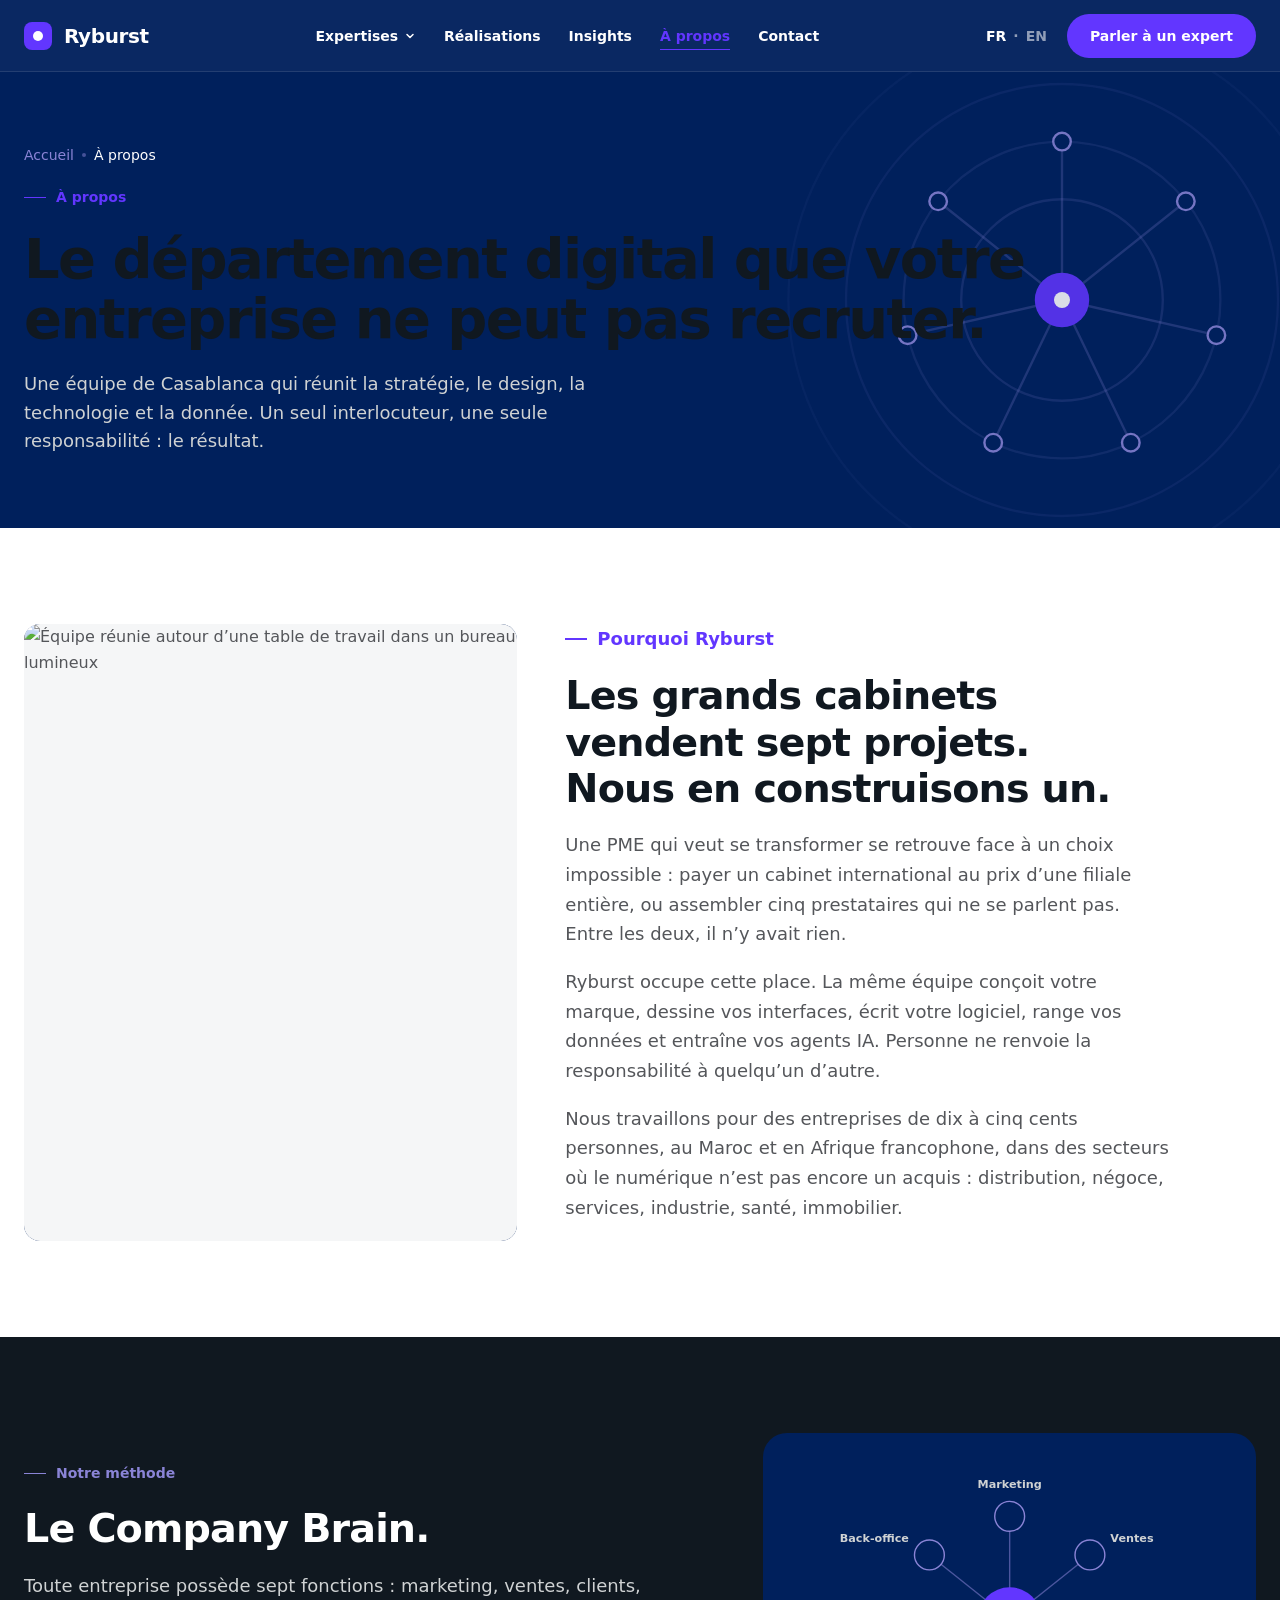
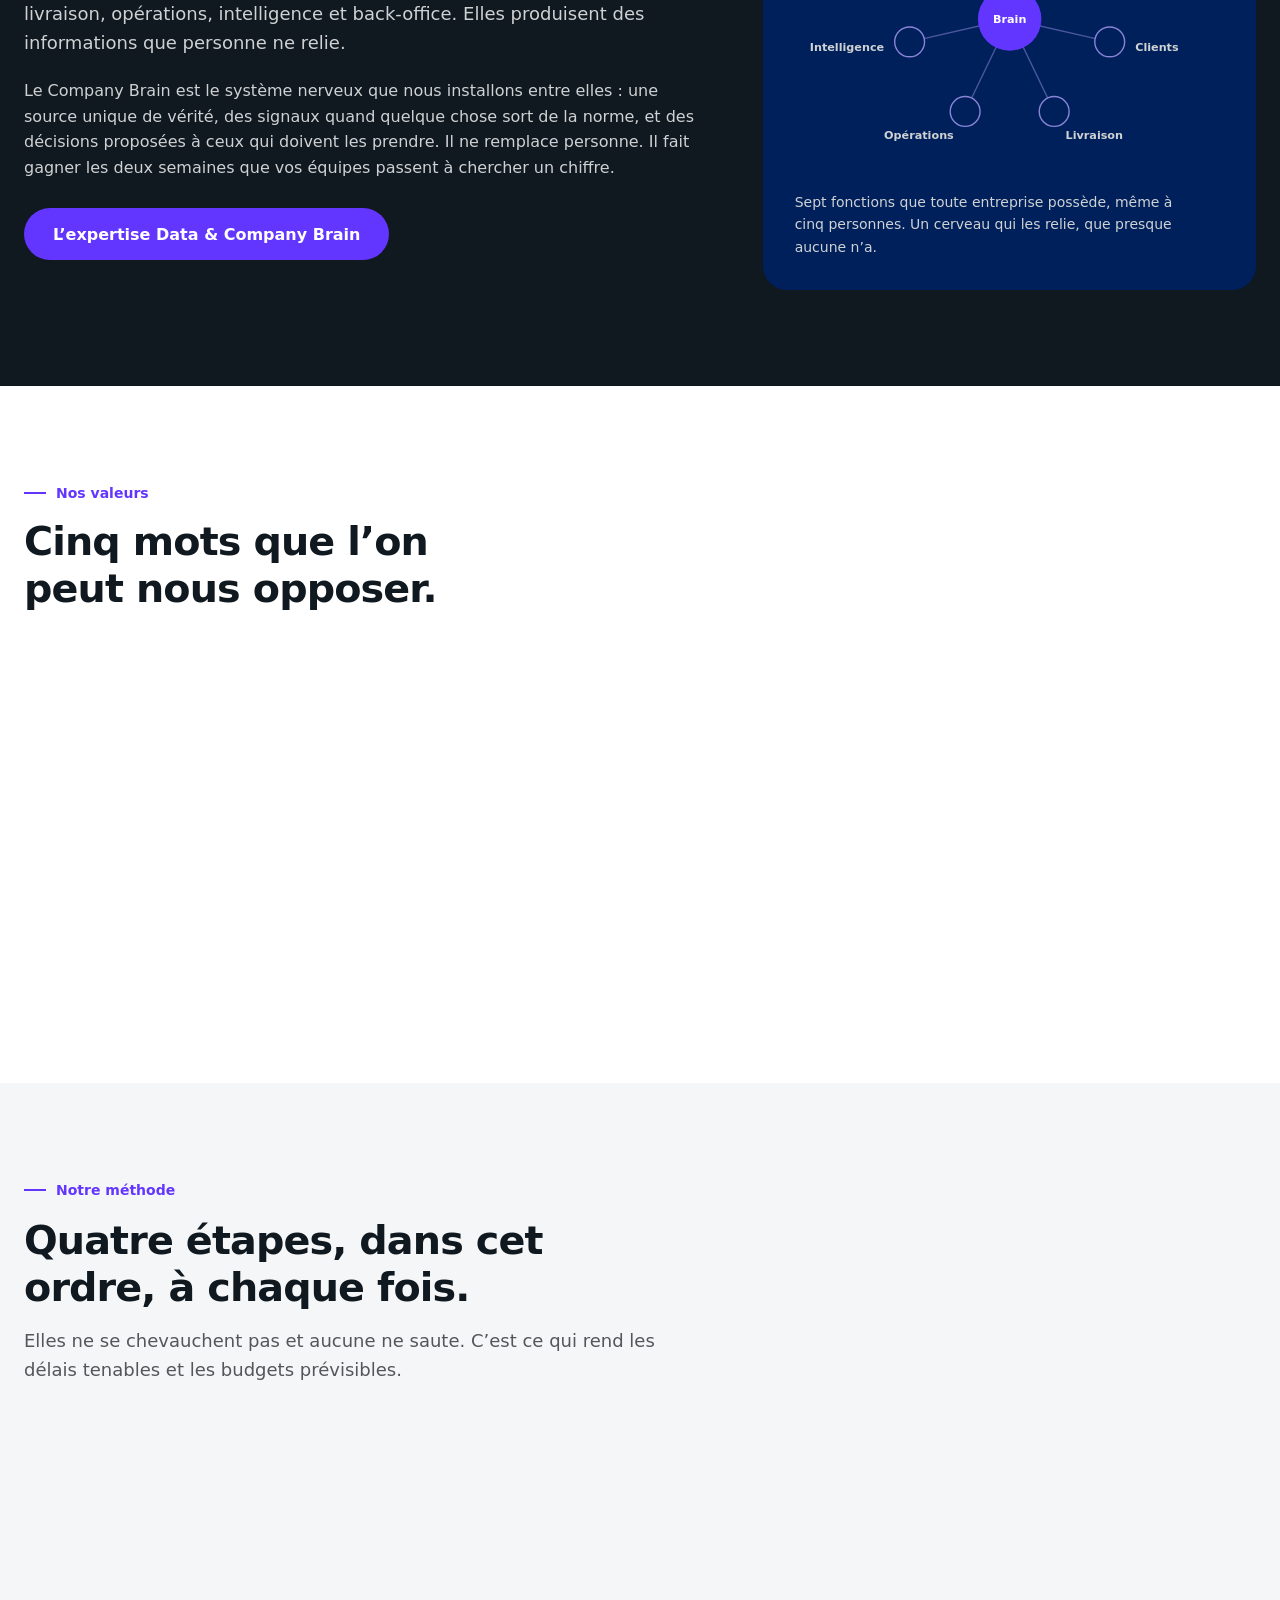
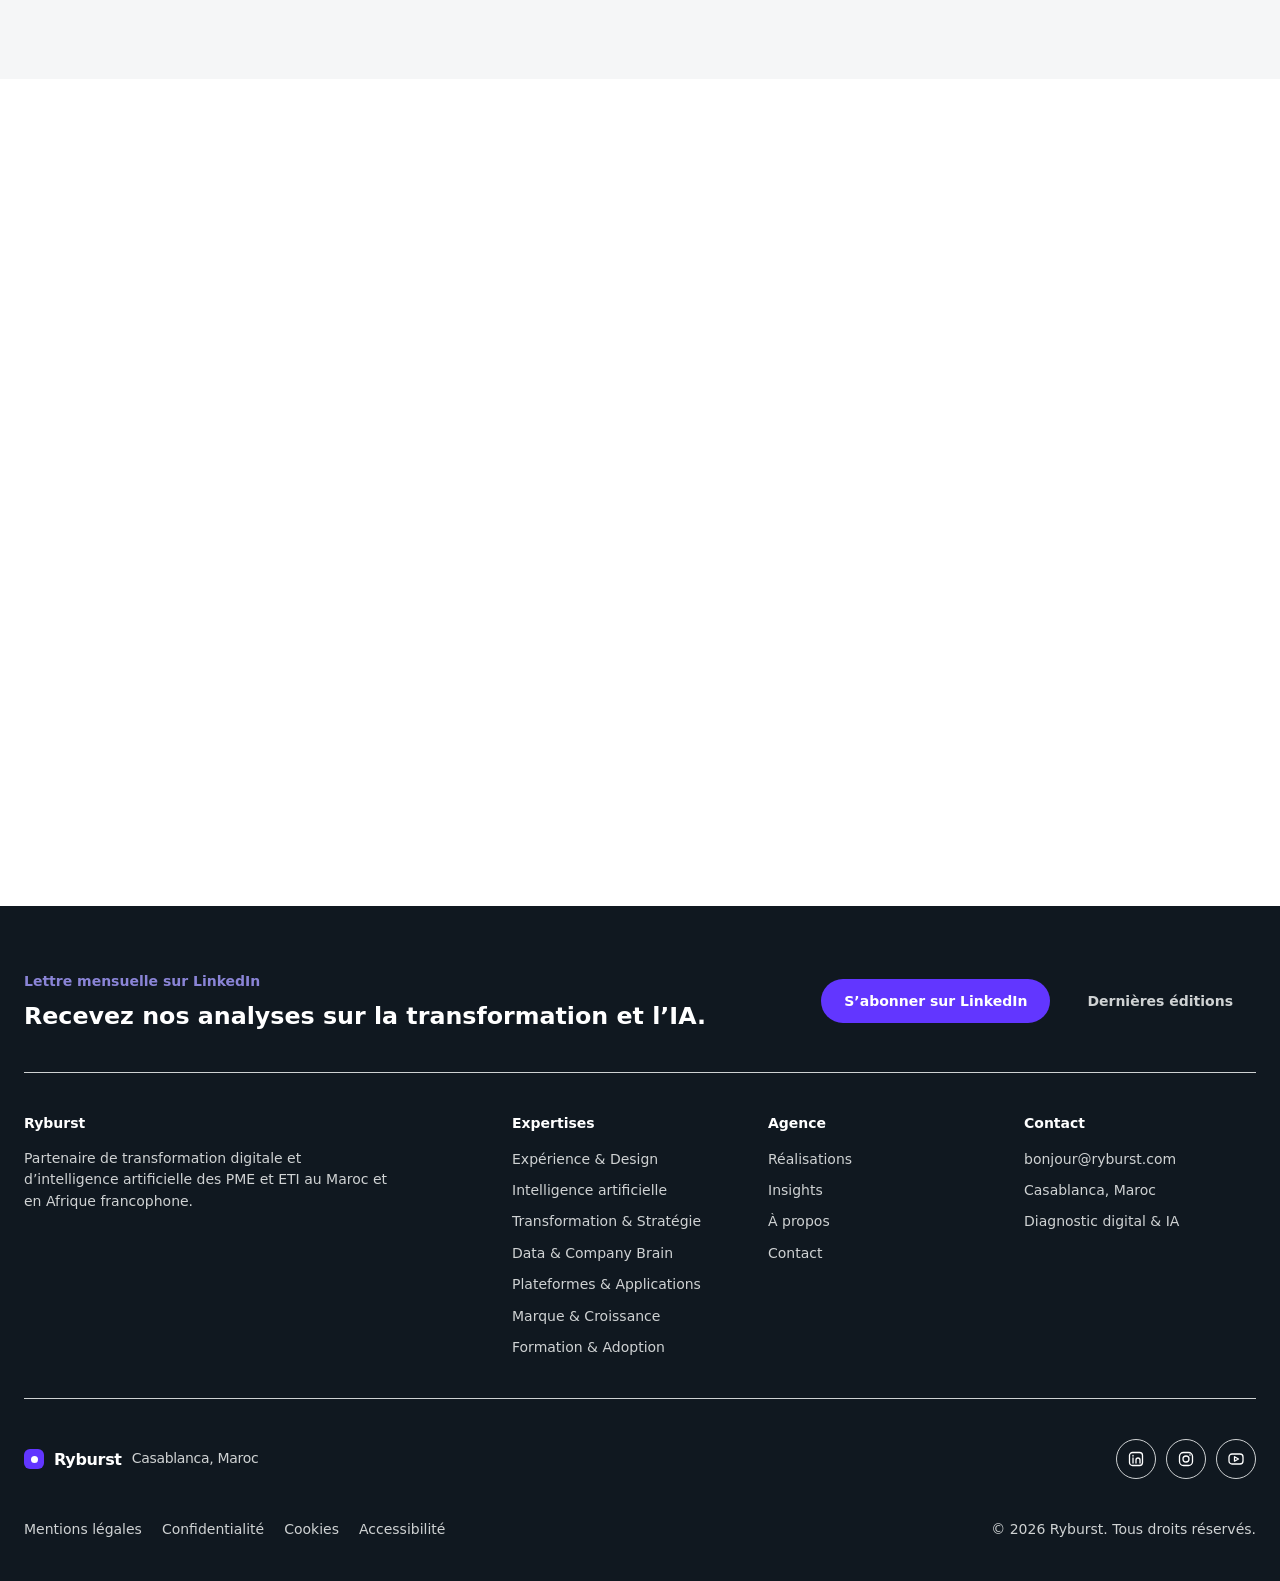
==== a-propos/index.html @ 5bd71a2b "Site Ryburst complet : 13 pages, design system, SEO et performance Remplace le prototype d'une page " ====
<!doctype html>
<html lang="fr">
<head>
<meta charset="utf-8">
<meta name="viewport" content="width=device-width, initial-scale=1">
<title>À propos — Ryburst</title>
<meta name="description" content="Ryburst réunit stratégie, design, technologie et données à Casablanca. Notre méthode, le Company Brain, relie les sept fonctions de votre entreprise.">
<link rel="canonical" href="https://rahmounirabii.github.io/ryburst-accueil/a-propos/">
<meta name="theme-color" content="#00205C">
<meta name="author" content="Ryburst">
<meta property="og:type" content="website">
<meta property="og:site_name" content="Ryburst">
<meta property="og:locale" content="fr_MA">
<meta property="og:title" content="À propos — Ryburst">
<meta property="og:description" content="Ryburst réunit stratégie, design, technologie et données à Casablanca. Notre méthode, le Company Brain, relie les sept fonctions de votre entreprise.">
<meta property="og:url" content="https://rahmounirabii.github.io/ryburst-accueil/a-propos/">
<meta property="og:image" content="https://rahmounirabii.github.io/ryburst-accueil/img/equipe.webp">
<meta name="twitter:card" content="summary_large_image">
<link rel="preconnect" href="https://rahmounirabii.github.io/ryburst-accueil">
<link rel="preload" href="/ryburst-accueil/fonts/inter-latin.woff2" as="font" type="font/woff2" crossorigin>
<style>@charset "utf-8";@font-face{font-family:'Inter';font-style:normal;font-weight:100 900;font-display:swap;src:url('/ryburst-accueil/fonts/inter-latin-ext.woff2') format('woff2');unicode-range:U+0100-02BA,U+02BD-02C5,U+02C7-02CC,U+02CE-02D7,U+02DD-02FF,U+0304,U+0308,U+0329,U+1D00-1DBF,U+1E00-1E9F,U+1EF2-1EFF,U+2020,U+20A0-20AB,U+20AD-20C0,U+2113,U+2C60-2C7F,U+A720-A7FF}@font-face{font-family:'Inter';font-style:normal;font-weight:100 900;font-display:swap;src:url('/ryburst-accueil/fonts/inter-latin.woff2') format('woff2');unicode-range:U+0000-00FF,U+0131,U+0152-0153,U+02BB-02BC,U+02C6,U+02DA,U+02DC,U+0304,U+0308,U+0329,U+2000-206F,U+20AC,U+2122,U+2191,U+2193,U+2212,U+2215,U+FEFF,U+FFFD}@font-face{font-family:'Inter fallback';src:local('Arial');size-adjust:107%;ascent-override:90%;descent-override:22.43%;line-gap-override:0%}:root{--bleu:#00205C; --violet:#6236FF; --lavande:#8A84D6; --orange:#FF4D00;--onyx:#101820; --ardoise:#54565A; --perle:#CFD2D3; --blanc:#FFFFFF;--orange-txt:#C43C00;--surface:#F5F6F7;--trait:var(--perle);--trait-sombre:rgba(207,210,211,.18);--violet-voile:rgba(98,54,255,.08);--lavande-voile:rgba(138,132,214,.16);--font:'Inter','Inter fallback',system-ui,-apple-system,'Segoe UI',Helvetica,Arial,sans-serif;--t-h1:clamp(2.25rem,1.35rem + 2.85vw,3.5rem);--t-h2:clamp(1.75rem,1.28rem + 1.5vw,2.5rem);--t-h3:clamp(1.25rem,1.1rem + .48vw,1.5rem);--t-lead:clamp(1.0625rem,1rem + .2vw,1.125rem);--t-body:1rem; --t-small:.875rem; --t-micro:.75rem;--gutter:clamp(1.25rem,.9rem + 1.6vw,1.5rem);--maxw:1280px;--section:clamp(3rem,1.7rem + 5.4vw,6rem);--gap:clamp(1rem,.6rem + 1.4vw,1.5rem);--r-s:8px; --r-m:16px; --r-l:24px; --r-pill:999px;--ease:cubic-bezier(.2,.7,.2,1);--ombre-carte:0 10px 30px rgba(0,32,80,.06);--ombre-lift:0 18px 40px rgba(0,32,80,.10);--header-h:72px;}@media (max-width:1024px){:root{--header-h:64px}}*,*::before,*::after{box-sizing:border-box}html{-webkit-text-size-adjust:100%;scroll-behavior:smooth;scroll-padding-top:calc(var(--header-h) + 16px)}body{margin:0;background:var(--blanc);color:var(--ardoise);font:400 var(--t-body)/1.6 var(--font);font-synthesis-weight:none;-webkit-font-smoothing:antialiased;text-rendering:optimizeLegibility;overflow-x:hidden;}img,svg,video,canvas{display:block;max-width:100%}img{height:auto;background:var(--surface)}h1,h2,h3,h4,p,figure,blockquote,ul,ol,dl{margin:0}ul,ol{padding:0;list-style:none}a{color:var(--violet);text-decoration:none}button{font:inherit;color:inherit;background:none;border:0;padding:0}:focus-visible{outline:2px solid var(--violet);outline-offset:3px;border-radius:4px}::selection{background:var(--violet);color:#fff}h1,h2,h3,.h1,.h2,.h3{color:var(--onyx);font-weight:700;line-height:1.15;letter-spacing:-.022em;text-wrap:balance}h1,.h1{font-size:var(--t-h1);line-height:1.08;letter-spacing:-.028em}h2,.h2{font-size:var(--t-h2);line-height:1.18}h3,.h3{font-size:var(--t-h3);line-height:1.3;font-weight:600;letter-spacing:-.014em}p{text-wrap:pretty}.lead{font-size:var(--t-lead);line-height:1.6;max-width:36em}.small{font-size:var(--t-small);line-height:1.55}.kicker{display:block;font-size:var(--t-small);font-weight:600;letter-spacing:.01em;color:var(--orange-txt)}.dark .kicker,.deep .kicker,.tuile .kicker,.carriere .kicker{color:var(--orange)}.eyebrow{display:flex;align-items:center;gap:10px;font-size:var(--t-small);font-weight:600;color:var(--violet)}.eyebrow::before{content:"";width:22px;height:1.5px;background:currentColor;flex:none}.num{font-variant-numeric:tabular-nums;font-feature-settings:"tnum" 1}.dark{background:var(--onyx);color:var(--perle)}.deep{background:var(--bleu);color:var(--perle)}.dark h1,.dark h2,.dark h3,.deep h1,.deep h2,.deep h3,.dark .h1,.deep .h1{color:#fff}.dark .eyebrow,.deep .eyebrow{color:var(--lavande)}.band{background:var(--surface)}.wrap{width:100%;max-width:var(--maxw);margin-inline:auto;padding-inline:var(--gutter)}.section{padding-block:var(--section)}.section--top0{padding-top:0}.grid{display:grid;gap:var(--gap)}.cols-12{grid-template-columns:repeat(12,minmax(0,1fr))}.stack{display:flex;flex-direction:column}.row{display:flex;align-items:center;gap:var(--gap);flex-wrap:wrap}.between{display:flex;align-items:flex-end;justify-content:space-between;gap:var(--gap);flex-wrap:wrap}.rule{border:0;height:1px;background:var(--trait);margin:0}.dark .rule,.deep .rule{background:var(--trait-sombre)}.skip{position:fixed;left:16px;top:-64px;z-index:200;background:var(--violet);color:#fff;padding:12px 20px;border-radius:var(--r-s);font-weight:600;transition:top .2s var(--ease)}.skip:focus{top:16px;color:#fff}.vh{position:absolute;width:1px;height:1px;padding:0;margin:-1px;overflow:hidden;clip:rect(0 0 0 0);white-space:nowrap;border:0}.btn{display:inline-flex;align-items:center;justify-content:center;gap:10px;min-height:52px;padding:14px 28px;border-radius:var(--r-pill);font-weight:600;font-size:var(--t-body);line-height:1.2;text-align:center;cursor:pointer;border:1px solid transparent;transition:background-color .2s ease-out,color .2s ease-out,border-color .2s ease-out,transform .2s ease-out,box-shadow .2s ease-out;}.btn--sm{min-height:44px;padding:11px 22px;font-size:var(--t-small)}.btn--p{background:var(--violet);color:#fff}.btn--p:hover{background:var(--bleu);color:#fff;transform:translateY(-2px);box-shadow:0 10px 24px rgba(0,32,92,.22)}.btn--s{border-color:var(--onyx);color:var(--onyx)}.btn--s:hover{background:rgba(207,210,211,.25);color:var(--onyx)}.dark .btn--s,.deep .btn--s,.hero .btn--s,.hero-page .btn--s,.carriere .btn--s{border-color:#fff;color:#fff}.dark .btn--s:hover,.deep .btn--s:hover,.hero .btn--s:hover,.hero-page .btn--s:hover,.carriere .btn--s:hover{background:rgba(255,255,255,.12);color:#fff}.btn--g{border-color:var(--violet);color:var(--violet)}.btn--g:hover{background:var(--violet-voile);color:var(--violet)}.btn--w{background:#fff;color:var(--violet)}.btn--w:hover{background:var(--bleu);color:#fff;transform:translateY(-2px)}.lien{position:relative;display:inline-block;font-weight:600;color:var(--violet);padding-bottom:2px}.lien::after{content:"";position:absolute;inset:auto 0 0 0;height:1.5px;background:currentColor;transform:scaleX(0);transform-origin:left;transition:transform .15s ease-in-out}.lien:hover::after,a:hover>.lien::after,a:focus-visible>.lien::after{transform:scaleX(1)}.dark .lien,.deep .lien{color:var(--lavande)}.header{position:sticky;top:0;z-index:60;height:var(--header-h);background:rgba(0,32,92,.96);color:#fff;border-bottom:1px solid rgba(255,255,255,.10);transition:background-color .35s var(--ease),color .35s var(--ease),border-color .35s var(--ease);}.header.clair{background:rgba(255,255,255,.86);backdrop-filter:blur(12px);-webkit-backdrop-filter:blur(12px);color:var(--onyx);border-bottom-color:var(--trait)}.header .wrap{height:var(--header-h);display:flex;align-items:center;justify-content:space-between;gap:24px}.marque{display:flex;align-items:center;gap:12px;color:inherit;font-weight:700;font-size:1.25rem;letter-spacing:-.02em}.sceau{width:28px;height:28px;border-radius:var(--r-s);background:var(--violet);display:grid;place-items:center;flex:none}.sceau i{width:10px;height:10px;border-radius:var(--r-pill);background:#fff}.nav{display:flex;align-items:center;gap:28px}.nav>li{position:relative}.nav a,.nav button{position:relative;display:inline-flex;align-items:center;gap:6px;height:var(--header-h);font-size:var(--t-small);font-weight:600;color:inherit;cursor:pointer}.nav a::after,.nav button::after{content:"";position:absolute;left:0;right:0;bottom:22px;height:1.5px;background:var(--violet);transform:scaleX(0);transform-origin:left;transition:transform .15s ease-in-out}.nav a:hover,.nav button:hover{color:var(--violet)}.nav a:hover::after,.nav button:hover::after,.nav a[aria-current="page"]::after,.mega-hote:hover>button::after,.mega-hote:focus-within>button::after{transform:scaleX(1)}.nav a[aria-current="page"]{color:var(--violet)}.nav .chev{width:12px;height:12px;transition:transform .2s var(--ease)}.mega-hote:hover .chev,.mega-hote:focus-within .chev{transform:rotate(180deg)}.outils{display:flex;align-items:center;gap:20px}.lang{display:inline-flex;align-items:center;gap:7px;font-size:var(--t-small);font-weight:600;color:inherit}.lang b{font-weight:600}.lang span{opacity:.55}.burger{width:44px;height:44px;display:none;align-items:center;justify-content:center;cursor:pointer;color:inherit}.mega{position:absolute;left:50%;top:var(--header-h);transform:translate(-50%,10px);width:min(1120px,calc(100vw - 48px));background:#fff;color:var(--ardoise);border:1px solid var(--trait);border-radius:var(--r-l);box-shadow:var(--ombre-lift);padding:28px;display:grid;grid-template-columns:1.55fr .85fr .95fr;gap:28px;opacity:0;visibility:hidden;transition:opacity .2s var(--ease),transform .2s var(--ease),visibility .2s}.mega-hote:hover .mega,.mega-hote:focus-within .mega{opacity:1;visibility:visible;transform:translate(-50%,0)}.mega h4{font-size:var(--t-small);font-weight:600;color:var(--ardoise);margin-bottom:14px}.mega ul{display:grid;gap:2px}.mega--svc ul{grid-template-columns:1fr 1fr;column-gap:20px}.mega li a{display:grid;grid-template-columns:20px 1fr;gap:12px;align-items:start;padding:10px 12px;border-radius:12px;height:auto;color:var(--onyx);font-weight:600;font-size:.9375rem;line-height:1.35;transition:background-color .15s ease-in-out}.mega li a::after{display:none}.mega li a:hover{background:var(--surface);color:var(--onyx)}.mega li a svg{width:20px;height:20px;color:var(--violet);margin-top:1px}.mega li a small{display:block;font-weight:400;font-size:.8125rem;color:var(--ardoise);margin-top:2px}.mega-carte{background:var(--bleu);color:#fff;border-radius:var(--r-m);padding:24px;display:flex;flex-direction:column;gap:12px}.mega-carte strong{font-size:1.125rem;line-height:1.3;font-weight:600}.mega-carte p{color:var(--perle);font-size:var(--t-small)}.mega-carte .btn{margin-top:auto;align-self:flex-start}.tiroir{position:fixed;inset:0;z-index:70;background:var(--bleu);color:#fff;padding:20px var(--gutter) 40px;display:flex;flex-direction:column;gap:28px;overflow:auto;transform:translateX(100%);visibility:hidden;transition:transform .45s cubic-bezier(.77,0,.18,1),visibility .45s}body.menu .tiroir{transform:none;visibility:visible}.tiroir-haut{display:flex;align-items:center;justify-content:space-between;min-height:44px}.tiroir nav{display:grid}.tiroir nav>a{display:block;padding:15px 0;font-size:1.75rem;font-weight:700;line-height:1.2;letter-spacing:-.025em;color:#fff;border-bottom:1px solid rgba(255,255,255,.14)}.tiroir .sous{display:grid;gap:2px;padding:12px 0 4px}.tiroir .sous a{display:block;padding:9px 0;font-size:var(--t-body);font-weight:600;color:var(--perle)}.tiroir .bas{margin-top:auto;display:grid;gap:16px}.hero{position:relative;background:var(--bleu);color:var(--perle);overflow:hidden;contain:layout paint}.hero canvas{position:absolute;inset:0;width:100%;height:100%;z-index:0;opacity:0;transition:opacity 1.1s var(--ease)}body.pret .hero canvas{opacity:1}.hero .wrap{position:relative;z-index:1;padding-block:clamp(3rem,1.5rem + 6vw,7rem) clamp(2rem,1rem + 3vw,2.5rem);min-height:min(88vh,680px);display:flex;flex-direction:column;justify-content:space-between;gap:clamp(2rem,4vw,3.5rem)}.diapos{display:grid;max-width:min(680px,100%)}.diapo{grid-area:1/1;display:flex;flex-direction:column;gap:clamp(1.25rem,2.2vw,1.75rem);opacity:0;transform:translateY(12px);transition:opacity .55s var(--ease),transform .55s var(--ease);pointer-events:none}.diapo.actif{opacity:1;transform:none;pointer-events:auto}.diapo h1,.diapo .h1{color:#fff}.diapo .lead{color:var(--perle)}.diapo .actions{display:flex;flex-wrap:wrap;gap:14px}.onglets{display:grid;grid-template-columns:repeat(3,minmax(0,1fr));gap:var(--gap)}.onglet{display:grid;gap:12px;text-align:center;cursor:pointer;color:var(--lavande);font-size:var(--t-small);font-weight:600;line-height:1.35;transition:color .2s}.onglet[aria-selected="true"]{color:#fff}.onglet .piste{height:3px;background:rgba(255,255,255,.2);overflow:hidden}.onglet .piste i{display:block;height:100%;width:0;background:var(--violet)}.onglet[aria-selected="true"] .piste i{animation:progresse 7s linear forwards}@keyframes progresse{to{width:100%}}.hero-page{position:relative;background:var(--bleu);color:var(--perle);overflow:hidden;isolation:isolate}.hero-page .orbe{position:absolute;right:-8%;top:50%;translate:0 -50%;width:min(640px,58%);aspect-ratio:1;z-index:0;opacity:.85;pointer-events:none}.hero-page .wrap{position:relative;z-index:1;padding-block:clamp(2.5rem,1.4rem + 4.4vw,4.5rem) clamp(2.5rem,1.4rem + 4.4vw,4.5rem);display:grid;gap:20px;max-width:var(--maxw)}.hero-page .lead{color:var(--perle)}.fil{display:flex;flex-wrap:wrap;align-items:center;gap:8px;font-size:var(--t-small);color:var(--lavande)}.fil a{color:var(--lavande)}.fil a:hover{color:#fff}.fil li{display:flex;align-items:center;gap:8px}.fil li+li::before{content:"";width:4px;height:4px;border-radius:50%;background:currentColor;opacity:.5}.fil [aria-current]{color:#fff}.tuiles{display:grid;grid-template-columns:repeat(4,minmax(0,1fr));gap:var(--gap)}.tuile{position:relative;display:flex;flex-direction:column;justify-content:space-between;gap:24px;min-height:248px;padding:24px;border-radius:var(--r-m);overflow:hidden;color:#fff;background:var(--bleu);transition:transform .2s ease-out,box-shadow .2s ease-out}.tuile:hover{color:#fff;transform:translateY(-4px);box-shadow:var(--ombre-lift)}.tuile>*{position:relative;z-index:2}.tuile .fond{position:absolute;inset:0;z-index:0;width:100%;height:100%;object-fit:cover;opacity:.42;filter:saturate(0) contrast(1.08);transition:transform .7s var(--ease),opacity .3s ease-out}.tuile:hover .fond{transform:scale(1.06);opacity:.55}.tuile::after{content:"";position:absolute;inset:0;z-index:1;background:linear-gradient(to top,rgba(16,24,32,.6),rgba(16,24,32,0) 62%)}.tuile--onyx{background:var(--onyx)}.tuile--violet{background:var(--violet)}.tuile--large{grid-column:span 2}.tuile .ico{width:28px;height:28px;transition:transform .35s var(--ease)}.tuile:hover .ico{transform:translateX(4px)}.tuile .corps{display:grid;gap:8px}.tuile .nom{font-weight:600;font-size:1.125rem;line-height:1.3;letter-spacing:-.012em}.tuile--large .nom{font-size:var(--t-h3)}.tuile .dit{font-size:var(--t-small);line-height:1.5;color:var(--perle);max-height:0;opacity:0;overflow:hidden;transition:max-height .35s var(--ease),opacity .3s ease-out}.tuile:hover .dit,.tuile:focus-visible .dit{max-height:84px;opacity:1}.tuile .signe{position:absolute;z-index:2;right:24px;top:18px;display:flex;flex-direction:column;align-items:flex-end;gap:10px;pointer-events:none}.tuile .signe .aa{font-weight:700;font-size:clamp(4rem,7vw,7.5rem);line-height:.9;letter-spacing:-.05em;color:rgba(255,255,255,.16)}.tuile .signe .nuancier{display:flex;gap:7px}.tuile .signe .nuancier i{width:14px;height:14px;border-radius:50%;border:1.5px solid rgba(255,255,255,.55)}.tuile--plus{background:none;border:1px solid var(--trait);min-height:248px;align-items:center;justify-content:center;color:var(--violet)}.tuile--plus:hover{background:var(--violet-voile);color:var(--violet);transform:translateY(-4px);box-shadow:none}.tuile--plus::after{display:none}.technos{display:grid;grid-template-columns:repeat(5,minmax(0,1fr));gap:var(--gap);margin-top:28px}.techno{min-height:96px;border:1px solid var(--trait);border-radius:var(--r-m);display:flex;align-items:center;justify-content:center;gap:12px;padding:16px;font-weight:600;font-size:.9375rem;color:var(--ardoise);text-align:center;transition:border-color .2s ease-out,transform .2s ease-out,color .2s ease-out}.techno:hover{border-color:var(--lavande);color:var(--onyx);transform:translateY(-2px)}.techno svg{width:26px;height:26px;fill:currentColor;flex:none}.media{position:relative;border-radius:var(--r-m);overflow:hidden;background:var(--bleu);aspect-ratio:4/3}.media img{position:absolute;inset:0;width:100%;height:100%;object-fit:cover;transition:transform .7s var(--ease)}.media--16{aspect-ratio:16/9}a:hover .media img{transform:scale(1.045)}.cartes{display:grid;grid-template-columns:repeat(3,minmax(0,1fr));gap:var(--gap)}.carte{display:grid;grid-template-rows:auto 1fr;border:1px solid var(--trait);border-radius:var(--r-l);overflow:hidden;background:#fff;color:inherit;box-shadow:var(--ombre-carte);transition:transform .2s ease-out,box-shadow .2s ease-out}.carte:hover{color:inherit;transform:translateY(-4px);box-shadow:var(--ombre-lift)}.carte .media{border-radius:0}.carte .corps{padding:24px;display:grid;gap:10px;align-content:start}.carte .meta{font-size:var(--t-small);color:var(--ardoise)}.cas{display:grid;grid-template-columns:repeat(2,minmax(0,1fr));gap:clamp(1.5rem,3vw,3rem)}.cas-phare{display:grid;gap:16px;align-content:start;color:inherit}.cas-phare:hover{color:inherit}.cas-liste{display:grid;align-content:start}.cas-item{display:grid;gap:10px;padding-block:26px;border-bottom:1px solid var(--trait);color:inherit}.cas-item:first-child{padding-top:0}.cas-item:last-child{border-bottom:0}.cas-item:hover{color:inherit}.chiffre{display:flex;align-items:baseline;gap:8px}.chiffre b{font-size:clamp(1.75rem,1.4rem + 1.2vw,2.25rem);font-weight:700;color:var(--onyx);letter-spacing:-.03em;line-height:1}.chiffre span{font-size:var(--t-small);color:var(--ardoise)}.diag .wrap{display:grid;grid-template-columns:minmax(0,1fr) minmax(0,1fr);gap:clamp(2rem,4vw,3rem);align-items:center}.diag .texte{display:grid;gap:18px;justify-items:start}.score{border:1px solid var(--trait-sombre);border-radius:var(--r-l);padding:clamp(1.5rem,3vw,2rem);display:grid;gap:22px;background:rgba(255,255,255,.035)}.score-haut{display:flex;align-items:baseline;justify-content:space-between;gap:16px}.score-haut span{color:var(--lavande);font-size:var(--t-small);font-weight:600}.score-haut b{font-size:3rem;font-weight:700;color:#fff;letter-spacing:-.035em;line-height:1}.score-haut b small{font-size:1rem;font-weight:600;color:var(--perle);letter-spacing:0}.barres{display:grid;gap:14px}.barre{display:grid;grid-template-columns:7.5rem 1fr 2.5rem;align-items:center;gap:16px;font-size:var(--t-small);color:var(--perle)}.barre .piste{height:6px;border-radius:var(--r-pill);background:rgba(255,255,255,.13);overflow:hidden}.barre .piste i{display:block;height:100%;width:var(--v);border-radius:var(--r-pill);background:var(--lavande)}.barre--bas .piste i{background:var(--orange)}.barre em{font-style:normal;text-align:right;color:#fff;font-weight:600}.score.vu .barre .piste i{animation:pousse 1.1s var(--ease) both;animation-delay:calc(var(--i) * 75ms)}@keyframes pousse{from{width:0}to{width:var(--v)}}.score-pied{font-size:var(--t-small);color:var(--perle);border-top:1px solid var(--trait-sombre);padding-top:16px}.methode{display:grid;grid-template-columns:repeat(4,minmax(0,1fr));gap:var(--gap);counter-reset:etape}.etape{position:relative;display:grid;gap:12px;padding-top:28px;border-top:1px solid var(--trait)}.etape::before{counter-increment:etape;content:"0" counter(etape);position:absolute;top:-.85em;left:0;background:var(--blanc);padding-right:12px;font-size:var(--t-small);font-weight:700;color:var(--violet);font-variant-numeric:tabular-nums}.band .etape::before{background:var(--surface)}.etape h3{font-size:1.125rem}.apropos .wrap{display:grid;grid-template-columns:minmax(0,7fr) minmax(0,5fr);gap:clamp(2rem,4vw,3rem);align-items:center}.apropos .texte{display:grid;gap:20px;justify-items:start}.puces{display:flex;flex-wrap:wrap;gap:10px}.puce{display:inline-flex;align-items:center;min-height:40px;padding:0 16px;border:1px solid var(--trait);border-radius:var(--r-pill);font-size:var(--t-small);font-weight:600;color:var(--onyx)}.cerveau{background:var(--bleu);border-radius:var(--r-l);padding:clamp(1.5rem,3vw,2rem);color:#fff;display:grid;gap:18px}.cerveau svg{width:100%;height:auto}.cerveau .lien-l{stroke:var(--lavande);stroke-opacity:.55;stroke-width:1.5;fill:none}.cerveau .noeud{fill:var(--bleu);stroke:var(--lavande);stroke-width:1.5;transform-box:fill-box;transform-origin:center}.cerveau .coeur{fill:var(--violet);transform-box:fill-box;transform-origin:center}.cerveau text{font:600 12px var(--font);fill:var(--perle)}.cerveau .coeur-txt{font-weight:700;fill:#fff}.cerveau .legende{font-size:var(--t-small);color:var(--perle)}.cerveau.vu .lien-l{stroke-dasharray:1;stroke-dashoffset:1;animation:trace 1s var(--ease) both;animation-delay:calc(var(--i) * 85ms)}.cerveau.vu .noeud,.cerveau.vu .coeur{transform:scale(0);animation:eclot .45s var(--ease) both;animation-delay:calc(.48s + var(--i) * 85ms)}.cerveau.vu text{opacity:0;animation:parait .45s var(--ease) both;animation-delay:calc(.9s + var(--i) * 55ms)}@keyframes trace{to{stroke-dashoffset:0}}@keyframes eclot{to{transform:scale(1)}}@keyframes parait{to{opacity:1}}.carriere{position:relative;border-radius:var(--r-l);overflow:hidden;background:var(--onyx);color:#fff;padding:clamp(1.5rem,4vw,3rem);min-height:360px;display:grid;align-content:center;gap:22px;isolation:isolate}.carriere>*{position:relative;z-index:2}.carriere .fond{position:absolute;inset:0;z-index:0;width:100%;height:100%;object-fit:cover;opacity:.4}.carriere::after{content:"";position:absolute;inset:0;z-index:1;background:linear-gradient(90deg,rgba(16,24,32,.94) 0%,rgba(16,24,32,.6) 58%,rgba(16,24,32,.25) 100%)}.carriere p{color:#fff;font-size:var(--t-h3);font-weight:600;line-height:1.3;max-width:22em}.carriere .btn{justify-self:start}.duo{display:grid;grid-template-columns:repeat(2,minmax(0,1fr))}.duo>div{min-height:340px;display:flex;flex-direction:column;align-items:center;justify-content:center;gap:22px;padding:clamp(2.5rem,5vw,3.5rem) var(--gutter);text-align:center}.duo h2{color:#fff;font-size:var(--t-h3);max-width:20em}.duo .a{background:var(--bleu)}.duo .b{background:var(--violet)}.prose{display:grid;gap:18px;max-width:38em}.prose p{font-size:var(--t-lead);line-height:1.65}.faire{display:grid;grid-template-columns:repeat(2,minmax(0,1fr));gap:clamp(1.5rem,3vw,2.5rem)}.faire-item{display:grid;gap:8px;padding-top:22px;border-top:1px solid var(--trait)}.faire-item h3{font-size:1.125rem}.livrables{display:grid;gap:0}.livrable{display:grid;grid-template-columns:22px 1fr;gap:14px;align-items:start;padding-block:16px;border-bottom:1px solid var(--trait-sombre);font-size:var(--t-lead);color:var(--perle)}.livrable:last-child{border-bottom:0}.livrable svg{width:22px;height:22px;color:var(--lavande);margin-top:3px}.paire{display:grid;grid-template-columns:minmax(0,5fr) minmax(0,7fr);gap:clamp(2rem,4vw,3rem);align-items:start}.paire--inv{grid-template-columns:minmax(0,7fr) minmax(0,5fr)}.liste-exp{display:grid;grid-template-columns:repeat(2,minmax(0,1fr));gap:var(--gap)}.exp-carte{display:grid;grid-template-columns:minmax(0,1fr);border:1px solid var(--trait);border-radius:var(--r-l);overflow:hidden;background:#fff;color:inherit;transition:transform .2s ease-out,box-shadow .2s ease-out,border-color .2s ease-out}.exp-carte:hover{color:inherit;transform:translateY(-4px);box-shadow:var(--ombre-lift);border-color:transparent}.exp-carte .media{border-radius:0;aspect-ratio:21/9}.exp-carte .corps{padding:24px;display:grid;gap:10px;align-content:start}.pied{background:var(--onyx);color:var(--perle);padding-block:clamp(2.5rem,5vw,4rem) 2.5rem}.pied a{color:var(--perle)}.pied .btn--p,.pied .btn--p:hover{color:#fff}.pied a:hover{color:#fff}.pied .lettre{display:flex;align-items:center;justify-content:space-between;gap:24px;flex-wrap:wrap}.pied .lettre .t{display:grid;gap:8px}.pied .lettre span{color:var(--lavande);font-size:var(--t-small);font-weight:600}.pied .lettre strong{color:#fff;font-size:var(--t-h3);font-weight:600;line-height:1.3}.pied .cols{display:grid;grid-template-columns:2fr 1fr 1fr 1fr;gap:var(--gap)}.pied .titre-col{font-size:var(--t-small);font-weight:600;line-height:1.5;letter-spacing:0;color:#fff;margin-bottom:14px}.pied .cols ul{display:grid;gap:9px;font-size:var(--t-small)}.pied .base{display:flex;align-items:center;justify-content:space-between;gap:16px;flex-wrap:wrap;font-size:var(--t-small)}.pied .marque{font-size:1rem;color:#fff}.pied .marque .sceau{width:20px;height:20px;border-radius:6px}.pied .marque .sceau i{width:7px;height:7px}.socials{display:flex;gap:10px}.socials a{width:40px;height:40px;border-radius:var(--r-pill);border:1px solid var(--perle);display:grid;place-items:center;color:#fff;transition:background-color .2s ease-out,border-color .2s ease-out}.socials a:hover{background:var(--violet);border-color:var(--violet)}.socials svg{width:18px;height:18px}.form{display:grid;gap:18px}.champ{display:grid;gap:8px}.champ label{font-size:var(--t-small);font-weight:600;color:var(--onyx)}.champ input,.champ select,.champ textarea{width:100%;min-height:52px;padding:14px 16px;border:1.5px solid var(--trait);border-radius:var(--r-s);font:400 var(--t-body)/1.5 var(--font);color:var(--onyx);background:#fff;transition:border-color .15s ease-in-out,box-shadow .15s ease-in-out}.champ textarea{min-height:140px;resize:vertical}.champ input:focus,.champ select:focus,.champ textarea:focus{outline:0;border-color:var(--violet);box-shadow:0 0 0 3px rgba(98,54,255,.2)}.champ .aide{font-size:var(--t-small);color:var(--ardoise)}.deux{display:grid;grid-template-columns:1fr 1fr;gap:18px}.note{display:flex;gap:12px;align-items:flex-start;padding:16px;border:1px solid var(--trait);border-radius:var(--r-m);background:var(--surface);font-size:var(--t-small)}.note svg{width:20px;height:20px;color:var(--violet);flex:none;margin-top:2px}.coord{display:grid;gap:22px;align-content:start}.coord-item{display:grid;grid-template-columns:22px 1fr;gap:14px;align-items:start}.coord-item svg{width:22px;height:22px;color:var(--violet);margin-top:2px}.coord-item strong{display:block;color:var(--onyx);font-weight:600}@media (prefers-reduced-motion:no-preference){.rev{opacity:0;transform:translateY(14px)}.rev.vu{animation:revele .62s var(--ease) both;animation-delay:calc(var(--i,0) * 65ms)}@keyframes revele{to{opacity:1;transform:none}}}@view-transition{navigation:auto}@media (prefers-reduced-motion:no-preference){::view-transition-old(root){animation:sortie .18s ease-in both}::view-transition-new(root){animation:entree .32s var(--ease) both}@keyframes sortie{to{opacity:0}}@keyframes entree{from{opacity:0;transform:translateY(8px)}}}main > section:nth-of-type(n+6){content-visibility:auto;contain-intrinsic-size:auto 760px}@media (max-width:1180px){.tuiles{grid-template-columns:repeat(3,minmax(0,1fr))}.technos{grid-template-columns:repeat(3,minmax(0,1fr))}.methode{grid-template-columns:repeat(2,minmax(0,1fr))}.pied .cols{grid-template-columns:1fr 1fr}}@media (max-width:1024px){.nav,.outils .lang,.outils .btn{display:none}.burger{display:flex}.hero .wrap{min-height:0}.hero-page .orbe{opacity:.4;right:-25%}.diag .wrap,.apropos .wrap,.paire,.paire--inv{grid-template-columns:1fr}.cas{grid-template-columns:1fr}.cartes,.liste-exp{grid-template-columns:1fr 1fr}.faire{grid-template-columns:1fr}}@media (max-width:760px){.tuiles{grid-template-columns:repeat(2,minmax(0,1fr))}.tuile{min-height:190px;padding:18px;gap:16px}.tuile--large{grid-column:span 2}.tuile .signe .aa{font-size:3.5rem}.tuile .dit{display:none}.technos{grid-template-columns:repeat(2,minmax(0,1fr))}.techno{min-height:76px;font-size:var(--t-small);gap:10px}.techno svg{width:22px;height:22px}.cartes,.liste-exp{grid-template-columns:1fr}.methode{grid-template-columns:1fr}.duo{grid-template-columns:1fr}.duo>div{min-height:0}.onglets{gap:8px}.onglet span{display:none}.diapo .actions .btn{width:100%}.barre{grid-template-columns:6rem 1fr 2.25rem;gap:12px}.score-haut b{font-size:2.5rem}.deux{grid-template-columns:1fr}.pied .cols{grid-template-columns:1fr}.carriere{min-height:0}.carriere::after{background:linear-gradient(180deg,rgba(16,24,32,.82),rgba(16,24,32,.94))}}@media (prefers-reduced-motion:reduce){html{scroll-behavior:auto}.chargeur{display:none!important}.hero canvas{opacity:1}.diapo{opacity:1;transform:none}.diapo:not(.actif){display:none}*,*::before,*::after{animation-duration:.001ms!important;animation-delay:0s!important;transition-duration:.001ms!important;scroll-behavior:auto!important}}.chargeur{position:fixed;inset:0;z-index:200;background:var(--bleu);color:#fff;display:flex;flex-direction:column;align-items:center;justify-content:center;gap:26px;transition:transform .8s cubic-bezier(.77,0,.18,1)}.chargeur.fini{transform:translateY(-100%)}.chargeur svg{width:72px;height:72px}.chargeur .anneau{fill:none;stroke:var(--lavande);stroke-width:2;stroke-dasharray:163.4;stroke-dashoffset:163.4;transform:rotate(-90deg);transform-origin:50% 50%;animation:tracer .9s var(--ease) .1s forwards}.chargeur .point{fill:var(--violet);transform:scale(0);transform-origin:50% 50%;animation:eclot .5s var(--ease) .6s forwards}.chargeur .nom{font-weight:700;font-size:1.5rem;letter-spacing:-.02em;display:flex}.chargeur .nom span{opacity:0;transform:translateY(8px);animation:parait-h .45s var(--ease) forwards}.chargeur .jauge{width:160px;height:2px;border-radius:2px;background:rgba(255,255,255,.18);overflow:hidden}.chargeur .jauge i{display:block;height:100%;width:0;background:var(--violet);animation:remplit 1.15s var(--ease) .15s forwards}@keyframes tracer{to{stroke-dashoffset:0}}@keyframes parait-h{to{opacity:1;transform:none}}@keyframes remplit{to{width:100%}}body.charge{overflow:hidden}@media print{.header,.tiroir,.chargeur,.duo,.onglets,.hero canvas{display:none!important}body{color:#000;background:#fff}a::after{content:" (" attr(href) ")";font-size:.8em;color:#555}}.mot-boite{display:inline-block;overflow:hidden;vertical-align:bottom;padding-bottom:.06em;margin-bottom:-.06em}.mot{display:inline-block}body.pret .diapo.actif .mot{animation:leve-masque .7s var(--ease) both;animation-delay:calc(var(--i) * 42ms)}@keyframes leve-masque{from{transform:translateY(105%)}to{transform:none}}@media (prefers-reduced-motion:reduce){.mot{transform:none!important;animation:none!important}}</style>
<link rel="icon" href="/ryburst-accueil/favicon.svg" type="image/svg+xml">
<link rel="apple-touch-icon" href="/ryburst-accueil/icone-180.png">
<link rel="manifest" href="/ryburst-accueil/site.webmanifest">
<script type="application/ld+json">{"@context":"https://schema.org","@graph":[{"@type":"ProfessionalService","@id":"https://rahmounirabii.github.io/ryburst-accueil/#organisation","name":"Ryburst","url":"https://rahmounirabii.github.io/ryburst-accueil/","description":"Partenaire de transformation digitale et d’intelligence artificielle des PME et ETI au Maroc et en Afrique francophone.","areaServed":[{"@type":"Country","name":"Maroc"},{"@type":"Place","name":"Afrique francophone"}],"address":{"@type":"PostalAddress","addressLocality":"Casablanca","addressCountry":"MA"},"email":"bonjour@ryburst.com","knowsLanguage":["fr","ar","en"],"slogan":"Votre partenaire de transformation digitale, piloté par l’IA.","makesOffer":[{"@type":"Offer","itemOffered":{"@type":"Service","name":"Expérience & Design","url":"https://rahmounirabii.github.io/ryburst-accueil/expertises/experience-design/"}},{"@type":"Offer","itemOffered":{"@type":"Service","name":"Intelligence artificielle","url":"https://rahmounirabii.github.io/ryburst-accueil/expertises/intelligence-artificielle/"}},{"@type":"Offer","itemOffered":{"@type":"Service","name":"Transformation digitale & Stratégie","url":"https://rahmounirabii.github.io/ryburst-accueil/expertises/transformation-digitale-strategie/"}},{"@type":"Offer","itemOffered":{"@type":"Service","name":"Data & Company Brain","url":"https://rahmounirabii.github.io/ryburst-accueil/expertises/data-company-brain/"}},{"@type":"Offer","itemOffered":{"@type":"Service","name":"Plateformes & Applications","url":"https://rahmounirabii.github.io/ryburst-accueil/expertises/plateformes-applications/"}},{"@type":"Offer","itemOffered":{"@type":"Service","name":"Marque & Croissance digitale","url":"https://rahmounirabii.github.io/ryburst-accueil/expertises/marque-croissance-digitale/"}},{"@type":"Offer","itemOffered":{"@type":"Service","name":"Formation & Adoption","url":"https://rahmounirabii.github.io/ryburst-accueil/expertises/formation-adoption/"}}]},{"@type":"WebSite","@id":"https://rahmounirabii.github.io/ryburst-accueil/#site","url":"https://rahmounirabii.github.io/ryburst-accueil/","name":"Ryburst","inLanguage":"fr-MA","publisher":{"@id":"https://rahmounirabii.github.io/ryburst-accueil/#organisation"}},{"@type":"BreadcrumbList","itemListElement":[{"@type":"ListItem","position":1,"name":"Accueil","item":"https://rahmounirabii.github.io/ryburst-accueil/"},{"@type":"ListItem","position":2,"name":"À propos","item":"https://rahmounirabii.github.io/ryburst-accueil/a-propos/"}]}]}</script>
<script src="/ryburst-accueil/js/app.js?v=398434a6" defer></script>
</head>
<body class="">
<a class="skip" href="#contenu">Aller au contenu</a>
<header class="header" id="entete">
<div class="wrap">
<a class="marque" href="/ryburst-accueil/" aria-label="Ryburst, retour à l’accueil"><span class="sceau"><i></i></span>Ryburst</a>
<nav aria-label="Navigation principale"><ul class="nav"><li class="mega-hote"><button type="button" id="mega-btn" aria-expanded="false">Expertises<svg class="chev" viewBox="0 0 12 12" fill="none" aria-hidden="true"><path d="M3 4.5l3 3 3-3" stroke="currentColor" stroke-width="1.5" stroke-linecap="round" stroke-linejoin="round"/></svg></button><div class="mega"><div class="mega--svc"><h4>Services</h2><ul><li><a href="/ryburst-accueil/expertises/experience-design/"><svg class="" viewBox="0 0 24 24" fill="none" stroke="currentColor" stroke-width="1.5" stroke-linecap="round" stroke-linejoin="round" aria-hidden="true"><path d="M4 20l4-1 10-10-3-3L5 16l-1 4z"/><path d="M13 7l3 3"/></svg><span>Expérience &amp; Design<small>Ce que vos clients voient et touchent, pensé avant la première ligne de code</small></span></a></li><li><a href="/ryburst-accueil/expertises/intelligence-artificielle/"><svg class="" viewBox="0 0 24 24" fill="none" stroke="currentColor" stroke-width="1.5" stroke-linecap="round" stroke-linejoin="round" aria-hidden="true"><circle cx="12" cy="12" r="3"/><circle cx="5" cy="6" r="2"/><circle cx="19" cy="6" r="2"/><circle cx="5" cy="18" r="2"/><circle cx="19" cy="18" r="2"/><path d="M9.8 10.2L6.4 7.4M14.2 10.2l3.4-2.8M9.8 13.8l-3.4 2.8M14.2 13.8l3.4 2.8"/></svg><span>Intelligence artificielle<small>Agents, assistants et modèles entraînés sur vos données, pas sur Internet</small></span></a></li><li><a href="/ryburst-accueil/expertises/transformation-digitale-strategie/"><svg class="" viewBox="0 0 24 24" fill="none" stroke="currentColor" stroke-width="1.5" stroke-linecap="round" stroke-linejoin="round" aria-hidden="true"><path d="M4 17l6-6 4 4 6-8"/><path d="M14 7h6v6"/></svg><span>Transformation &amp; Stratégie<small>Diagnostic, feuille de route, digitalisation des processus, conduite du changement</small></span></a></li><li><a href="/ryburst-accueil/expertises/data-company-brain/"><svg class="" viewBox="0 0 24 24" fill="none" stroke="currentColor" stroke-width="1.5" stroke-linecap="round" stroke-linejoin="round" aria-hidden="true"><ellipse cx="12" cy="6" rx="8" ry="3"/><path d="M4 6v12c0 1.7 3.6 3 8 3s8-1.3 8-3V6"/><path d="M4 12c0 1.7 3.6 3 8 3s8-1.3 8-3"/></svg><span>Data &amp; Company Brain<small>Vos sept fonctions reliées autour d’une seule source de vérité</small></span></a></li><li><a href="/ryburst-accueil/expertises/plateformes-applications/"><svg class="" viewBox="0 0 24 24" fill="none" stroke="currentColor" stroke-width="1.5" stroke-linecap="round" stroke-linejoin="round" aria-hidden="true"><rect x="3" y="4" width="18" height="16" rx="2"/><path d="M3 9h18M8 4v5"/></svg><span>Plateformes &amp; Applications<small>Applications web et mobiles, portails clients, e-commerce, intégrations</small></span></a></li><li><a href="/ryburst-accueil/expertises/marque-croissance-digitale/"><svg class="" viewBox="0 0 24 24" fill="none" stroke="currentColor" stroke-width="1.5" stroke-linecap="round" stroke-linejoin="round" aria-hidden="true"><path d="M4 11l14-6v14L4 13v-2z"/><path d="M7 13v5"/></svg><span>Marque &amp; Croissance<small>Identité, contenu, réseaux sociaux, campagnes et référencement, pilotés par vos chiffres</small></span></a></li><li><a href="/ryburst-accueil/expertises/formation-adoption/"><svg class="" viewBox="0 0 24 24" fill="none" stroke="currentColor" stroke-width="1.5" stroke-linecap="round" stroke-linejoin="round" aria-hidden="true"><path d="M3 5h7a2 2 0 012 2v13a2 2 0 00-2-2H3V5z"/><path d="M21 5h-7a2 2 0 00-2 2v13a2 2 0 012-2h7V5z"/></svg><span>Formation &amp; Adoption<small>Vos équipes à l’aise avec l’IA et les nouveaux outils, en atelier et sur le terrain</small></span></a></li></ul></div><div><h4>Technologies &amp; partenaires</h2><ul><li><a href="/ryburst-accueil/expertises/">Anthropic</a></li><li><a href="/ryburst-accueil/expertises/">Google Cloud</a></li><li><a href="/ryburst-accueil/expertises/">Microsoft</a></li><li><a href="/ryburst-accueil/expertises/">WhatsApp Business</a></li><li><a href="/ryburst-accueil/expertises/">Vercel</a></li></ul></div><div class="mega-carte"><strong>Où en est votre entreprise sur le digital et l’IA&nbsp;?</strong><p>Dix minutes, un score par fonction, les trois chantiers à ouvrir en premier.</p><a class="btn btn--sm btn--p" href="/ryburst-accueil/contact/#diagnostic">Lancer le diagnostic</a></div></div></li><li><a href="/ryburst-accueil/realisations/">Réalisations</a></li><li><a href="/ryburst-accueil/insights/">Insights</a></li><li><a href="/ryburst-accueil/a-propos/" aria-current="page">À propos</a></li><li><a href="/ryburst-accueil/contact/">Contact</a></li></ul></nav>
<div class="outils">
<a class="lang" href="/ryburst-accueil/" hreflang="fr" aria-label="Langue : français, sélectionné"><b>FR</b><span aria-hidden="true">·</span><span>EN</span></a>
<a class="btn btn--sm btn--p" href="/ryburst-accueil/contact/">Parler à un expert</a>
<button class="burger" id="burger" type="button" aria-label="Ouvrir le menu" aria-expanded="false" aria-controls="tiroir">
<svg viewBox="0 0 24 24" width="24" height="24" fill="none" aria-hidden="true"><path d="M4 7h16M4 12h16M4 17h16" stroke="currentColor" stroke-width="1.5" stroke-linecap="round"/></svg></button>
</div></div></header>
<div class="tiroir" id="tiroir" inert>
<div class="tiroir-haut"><span class="marque"><span class="sceau"><i></i></span>Ryburst</span>
<button class="burger" id="fermer" type="button" aria-label="Fermer le menu">
<svg viewBox="0 0 24 24" width="24" height="24" fill="none" aria-hidden="true"><path d="M6 6l12 12M18 6L6 18" stroke="currentColor" stroke-width="1.5" stroke-linecap="round"/></svg></button></div>
<nav aria-label="Menu mobile"><a href="/ryburst-accueil/expertises/" data-ferme>Expertises</a><div class="sous"><a href="/ryburst-accueil/expertises/experience-design/" data-ferme>Expérience &amp; Design</a><a href="/ryburst-accueil/expertises/intelligence-artificielle/" data-ferme>Intelligence artificielle</a><a href="/ryburst-accueil/expertises/transformation-digitale-strategie/" data-ferme>Transformation &amp; Stratégie</a><a href="/ryburst-accueil/expertises/data-company-brain/" data-ferme>Data &amp; Company Brain</a><a href="/ryburst-accueil/expertises/plateformes-applications/" data-ferme>Plateformes &amp; Applications</a><a href="/ryburst-accueil/expertises/marque-croissance-digitale/" data-ferme>Marque &amp; Croissance</a><a href="/ryburst-accueil/expertises/formation-adoption/" data-ferme>Formation &amp; Adoption</a></div><a href="/ryburst-accueil/realisations/" data-ferme>Réalisations</a><a href="/ryburst-accueil/insights/" data-ferme>Insights</a><a href="/ryburst-accueil/a-propos/" data-ferme>À propos</a><a href="/ryburst-accueil/contact/" data-ferme>Contact</a></nav>
<div class="bas"><a class="btn btn--p" href="/ryburst-accueil/contact/" data-ferme>Parler à un expert</a></div></div>
<main id="contenu">
<section class="hero-page"><svg class="orbe" viewBox="0 0 400 400" fill="none" aria-hidden="true" focusable="false"><circle cx="200" cy="200" r="63" stroke="#8A84D6" stroke-opacity="0.180" stroke-width="1.5"/><circle cx="200" cy="200" r="99" stroke="#8A84D6" stroke-opacity="0.140" stroke-width="1.5"/><circle cx="200" cy="200" r="135" stroke="#8A84D6" stroke-opacity="0.100" stroke-width="1.5"/><circle cx="200" cy="200" r="171" stroke="#8A84D6" stroke-opacity="0.060" stroke-width="1.5"/><path d="M200 200L200.0 101.0" stroke="#8A84D6" stroke-opacity=".28" stroke-width="1.5"/><circle cx="200.0" cy="101.0" r="5.5" fill="#00205C" stroke="#8A84D6" stroke-width="1.5"/><path d="M200 200L277.4 138.3" stroke="#8A84D6" stroke-opacity=".28" stroke-width="1.5"/><circle cx="277.4" cy="138.3" r="5.5" fill="#00205C" stroke="#8A84D6" stroke-width="1.5"/><path d="M200 200L296.5 222.0" stroke="#8A84D6" stroke-opacity=".28" stroke-width="1.5"/><circle cx="296.5" cy="222.0" r="5.5" fill="#00205C" stroke="#8A84D6" stroke-width="1.5"/><path d="M200 200L243.0 289.2" stroke="#8A84D6" stroke-opacity=".28" stroke-width="1.5"/><circle cx="243.0" cy="289.2" r="5.5" fill="#00205C" stroke="#8A84D6" stroke-width="1.5"/><path d="M200 200L157.0 289.2" stroke="#8A84D6" stroke-opacity=".28" stroke-width="1.5"/><circle cx="157.0" cy="289.2" r="5.5" fill="#00205C" stroke="#8A84D6" stroke-width="1.5"/><path d="M200 200L103.5 222.0" stroke="#8A84D6" stroke-opacity=".28" stroke-width="1.5"/><circle cx="103.5" cy="222.0" r="5.5" fill="#00205C" stroke="#8A84D6" stroke-width="1.5"/><path d="M200 200L122.6 138.3" stroke="#8A84D6" stroke-opacity=".28" stroke-width="1.5"/><circle cx="122.6" cy="138.3" r="5.5" fill="#00205C" stroke="#8A84D6" stroke-width="1.5"/><circle cx="200" cy="200" r="17" fill="#6236FF"/><circle cx="200" cy="200" r="5" fill="#fff"/></svg><div class="wrap"><nav aria-label="Fil d’Ariane"><ol class="fil"><li><a href="/ryburst-accueil/">Accueil</a></li><li><span aria-current="page">À propos</span></li></ol></nav>
<p class="eyebrow">À propos</p><h1>Le département digital que votre entreprise ne peut pas recruter.</h1>
<p class="lead">Une équipe de Casablanca qui réunit la stratégie, le design, la technologie et la donnée. Un seul interlocuteur, une seule responsabilité : le résultat.</p>
</div></section><div id="sentinelle" aria-hidden="true"></div>

<section class="section"><div class="wrap paire">
<div class="media" style="aspect-ratio:4/5"><img src="/ryburst-accueil/img/equipe.webp" srcset="/ryburst-accueil/img/equipe-xs.webp 400w, /ryburst-accueil/img/equipe-sm.webp 640w, /ryburst-accueil/img/equipe.webp 1200w" sizes="(max-width:1024px) 100vw, 40vw" alt="Équipe réunie autour d’une table de travail dans un bureau lumineux" width="1200" height="900" class="" loading="lazy" decoding="async"></div>
<div class="prose"><p class="eyebrow">Pourquoi Ryburst</p>
<h2>Les grands cabinets vendent sept projets. Nous en construisons un.</h2>
<p>Une PME qui veut se transformer se retrouve face à un choix impossible : payer un cabinet international au prix d’une filiale entière, ou assembler cinq prestataires qui ne se parlent pas. Entre les deux, il n’y avait rien.</p>
<p>Ryburst occupe cette place. La même équipe conçoit votre marque, dessine vos interfaces, écrit votre logiciel, range vos données et entraîne vos agents IA. Personne ne renvoie la responsabilité à quelqu’un d’autre.</p>
<p>Nous travaillons pour des entreprises de dix à cinq cents personnes, au Maroc et en Afrique francophone, dans des secteurs où le numérique n’est pas encore un acquis : distribution, négoce, services, industrie, santé, immobilier.</p></div>
</div></section>

<section class="section dark apropos"><div class="wrap">
<div class="texte"><p class="eyebrow">Notre méthode</p>
<h2>Le Company Brain.</h2>
<p class="lead">Toute entreprise possède sept fonctions : marketing, ventes, clients, livraison, opérations, intelligence et back-office. Elles produisent des informations que personne ne relie.</p>
<p>Le Company Brain est le système nerveux que nous installons entre elles : une source unique de vérité, des signaux quand quelque chose sort de la norme, et des décisions proposées à ceux qui doivent les prendre. Il ne remplace personne. Il fait gagner les deux semaines que vos équipes passent à chercher un chiffre.</p>
<a class="btn btn--p" href="/ryburst-accueil/expertises/data-company-brain/" style="margin-top:8px">L’expertise Data &amp; Company Brain</a></div>
<div class="cerveau" id="cerveau"><svg viewBox="-70 -5 460 330" fill="none" role="img" aria-label="Le Company Brain relie les sept fonctions de l’entreprise à un centre de décision unique"><path class="lien-l" style="--i:0" pathLength="1" d="M160 160L160.0 50.0"/><path class="lien-l" style="--i:1" pathLength="1" d="M160 160L246.0 91.4"/><path class="lien-l" style="--i:2" pathLength="1" d="M160 160L267.2 184.5"/><path class="lien-l" style="--i:3" pathLength="1" d="M160 160L207.7 259.1"/><path class="lien-l" style="--i:4" pathLength="1" d="M160 160L112.3 259.1"/><path class="lien-l" style="--i:5" pathLength="1" d="M160 160L52.8 184.5"/><path class="lien-l" style="--i:6" pathLength="1" d="M160 160L74.0 91.4"/><circle class="noeud" style="--i:0" cx="160.0" cy="50.0" r="16"/><circle class="noeud" style="--i:1" cx="246.0" cy="91.4" r="16"/><circle class="noeud" style="--i:2" cx="267.2" cy="184.5" r="16"/><circle class="noeud" style="--i:3" cx="207.7" cy="259.1" r="16"/><circle class="noeud" style="--i:4" cx="112.3" cy="259.1" r="16"/><circle class="noeud" style="--i:5" cx="52.8" cy="184.5" r="16"/><circle class="noeud" style="--i:6" cx="74.0" cy="91.4" r="16"/><circle class="coeur" style="--i:7" cx="160" cy="160" r="34"/><text class="coeur-txt" style="--i:0" x="160" y="164" text-anchor="middle">Brain</text><text style="--i:1" x="160.0" y="20.0" text-anchor="middle">Marketing</text><text style="--i:2" x="267.9" y="78.0" text-anchor="start">Ventes</text><text style="--i:3" x="294.5" y="194.7" text-anchor="start">Clients</text><text style="--i:4" x="219.9" y="288.3" text-anchor="start">Livraison</text><text style="--i:5" x="100.1" y="288.3" text-anchor="end">Opérations</text><text style="--i:6" x="25.5" y="194.7" text-anchor="end">Intelligence</text><text style="--i:7" x="52.1" y="78.0" text-anchor="end">Back-office</text></svg><p class="legende">Sept fonctions que toute entreprise possède, même à cinq personnes. Un cerveau qui les relie, que presque aucune n’a.</p></div>
</div></section>

<section class="section"><div class="wrap stack" style="gap:clamp(2rem,4vw,3rem)">
<div class="stack" style="gap:14px;max-width:44em"><p class="eyebrow">Nos valeurs</p>
<h2>Cinq mots que l’on peut nous opposer.</h2></div>
<div class="faire"><div class="faire-item rev" style="--i:0"><h3>Stratégique</h3><p class="small">Nous commençons par la décision à prendre, pas par l’outil à vendre.</p></div><div class="faire-item rev" style="--i:1"><h3>Impactant</h3><p class="small">Un projet réussi se mesure. Nous convenons de l’indicateur avant de commencer.</p></div><div class="faire-item rev" style="--i:2"><h3>Authentique</h3><p class="small">Nous disons ce que nous savons faire, et ce que nous ne savons pas faire.</p></div><div class="faire-item rev" style="--i:3"><h3>Visionnaire</h3><p class="small">Nous concevons pour dans trois ans, pas pour la démonstration de vendredi.</p></div><div class="faire-item rev" style="--i:4"><h3>Excellent</h3><p class="small">Le détail compte : une interface, un texte, une requête, tout est repris jusqu’à ce que ce soit juste.</p></div></div></div></section>

<section class="section band" aria-labelledby="t-methode">
<div class="wrap stack" style="gap:clamp(2rem,4vw,3rem)">
<div class="stack" style="gap:16px;max-width:44em"><p class="eyebrow">Notre méthode</p>
<h2 id="t-methode">Quatre étapes, dans cet ordre, à chaque fois.</h2>
<p class="lead">Elles ne se chevauchent pas et aucune ne saute. C’est ce qui rend les délais tenables et les budgets prévisibles.</p></div>
<ol class="methode"><li class="etape rev" style="--i:0"><h3>Découverte</h3><p class="small">Nous comprenons votre activité avant de proposer quoi que ce soit : vos flux réels, vos contraintes, ce qui vous fait gagner de l’argent.</p></li><li class="etape rev" style="--i:1"><h3>Cadrage</h3><p class="small">La vision devient une feuille de route : des étapes, des priorités, un budget par étape, et ce que nous ne ferons pas.</p></li><li class="etape rev" style="--i:2"><h3>Exécution</h3><p class="small">Stratégie, design, technologie et données avancent ensemble. Vous voyez quelque chose de réel toutes les deux semaines.</p></li><li class="etape rev" style="--i:3"><h3>Mise en service</h3><p class="small">Livraison, formation, mesure. Puis le suivi qui fait que ça tient quand nous ne sommes plus dans la pièce.</p></li></ol></div></section>

<section class="section section--top0"><div class="wrap"><h2 class="h3">Rejoindre l’équipe</h2>
<div class="carriere"><img src="/ryburst-accueil/img/carrieres.webp" srcset="/ryburst-accueil/img/carrieres-xs.webp 560w, /ryburst-accueil/img/carrieres-sm.webp 900w, /ryburst-accueil/img/carrieres.webp 1600w" sizes="100vw" alt="Personnes travaillant dans un bureau moderne et lumineux" width="1600" height="640" class="fond" loading="lazy" decoding="async"><p>Consultants, développeurs, designers, data : rejoignez une équipe qui livre de bout en bout.</p>
<a class="btn btn--p" href="/ryburst-accueil/contact/">Voir les postes ouverts</a></div></div></section>
<section class="duo" aria-label="Nous contacter">
<div class="a deep"><h2>Comment pouvons-nous aider votre organisation&nbsp;?</h2>
<a class="btn btn--p" href="/ryburst-accueil/contact/">Parler à un expert</a></div>
<div class="b"><h2>Où en est votre entreprise sur le digital et l’IA&nbsp;?</h2>
<a class="btn btn--w" href="/ryburst-accueil/contact/#diagnostic">Lancer le diagnostic</a></div></section>
</main>
<footer class="pied">
<div class="wrap stack" style="gap:clamp(2rem,4vw,2.5rem)">
<div class="lettre"><div class="t"><span>Lettre mensuelle sur LinkedIn</span>
<strong>Recevez nos analyses sur la transformation et l’IA.</strong></div>
<div class="row" style="gap:14px"><a class="btn btn--sm btn--p" href="#">S’abonner sur LinkedIn</a>
<a class="btn btn--sm btn--s" href="/ryburst-accueil/insights/">Dernières éditions</a></div></div>
<hr class="rule">
<div class="cols">
<div><h2 class="titre-col">Ryburst</h2><p class="small" style="max-width:26em">Partenaire de transformation digitale et d’intelligence artificielle des PME et ETI au Maroc et en Afrique francophone.</p></div>
<div><h2 class="titre-col">Expertises</h2><ul><li><a href="/ryburst-accueil/expertises/experience-design/">Expérience &amp; Design</a></li><li><a href="/ryburst-accueil/expertises/intelligence-artificielle/">Intelligence artificielle</a></li><li><a href="/ryburst-accueil/expertises/transformation-digitale-strategie/">Transformation &amp; Stratégie</a></li><li><a href="/ryburst-accueil/expertises/data-company-brain/">Data &amp; Company Brain</a></li><li><a href="/ryburst-accueil/expertises/plateformes-applications/">Plateformes &amp; Applications</a></li><li><a href="/ryburst-accueil/expertises/marque-croissance-digitale/">Marque &amp; Croissance</a></li><li><a href="/ryburst-accueil/expertises/formation-adoption/">Formation &amp; Adoption</a></li></ul></div>
<div><h2 class="titre-col">Agence</h2><ul><li><a href="/ryburst-accueil/realisations/">Réalisations</a></li><li><a href="/ryburst-accueil/insights/">Insights</a></li><li><a href="/ryburst-accueil/a-propos/">À propos</a></li><li><a href="/ryburst-accueil/contact/">Contact</a></li></ul></div>
<div><h2 class="titre-col">Contact</h2><ul><li><a href="mailto:bonjour@ryburst.com">bonjour@ryburst.com</a></li><li>Casablanca, Maroc</li><li><a href="/ryburst-accueil/contact/#diagnostic">Diagnostic digital &amp; IA</a></li></ul></div>
</div>
<hr class="rule">
<div class="base"><span class="marque row" style="gap:10px"><span class="sceau"><i></i></span>Ryburst
<span class="small" style="color:var(--perle);font-weight:400">Casablanca, Maroc</span></span>
<div class="socials"><a href="#" aria-label="Linkedin"><svg viewBox="0 0 18 18" fill="none" stroke="currentColor" stroke-width="1.3" stroke-linecap="round" stroke-linejoin="round" aria-hidden="true"><rect x="2.5" y="2.5" width="13" height="13" rx="3"/><path d="M6 8v5M6 5.5v.5M9 13v-3a2 2 0 014 0v3"/></svg></a><a href="#" aria-label="Instagram"><svg viewBox="0 0 18 18" fill="none" stroke="currentColor" stroke-width="1.3" stroke-linecap="round" stroke-linejoin="round" aria-hidden="true"><rect x="2.5" y="2.5" width="13" height="13" rx="4"/><circle cx="9" cy="9" r="3"/><circle cx="13" cy="5" r=".8" fill="currentColor" stroke="none"/></svg></a><a href="#" aria-label="Youtube"><svg viewBox="0 0 18 18" fill="none" stroke="currentColor" stroke-width="1.3" stroke-linecap="round" stroke-linejoin="round" aria-hidden="true"><rect x="2" y="4" width="14" height="10" rx="3"/><path d="M7.5 6.8v4.4L11.5 9z"/></svg></a></div></div>
<div class="base small"><div class="row" style="gap:12px 20px"><a href="#">Mentions légales</a><a href="#">Confidentialité</a><a href="#">Cookies</a><a href="#">Accessibilité</a></div>
<span>© <span data-annee>2026</span> Ryburst. Tous droits réservés.</span></div>
</div></footer>
</body>
</html>
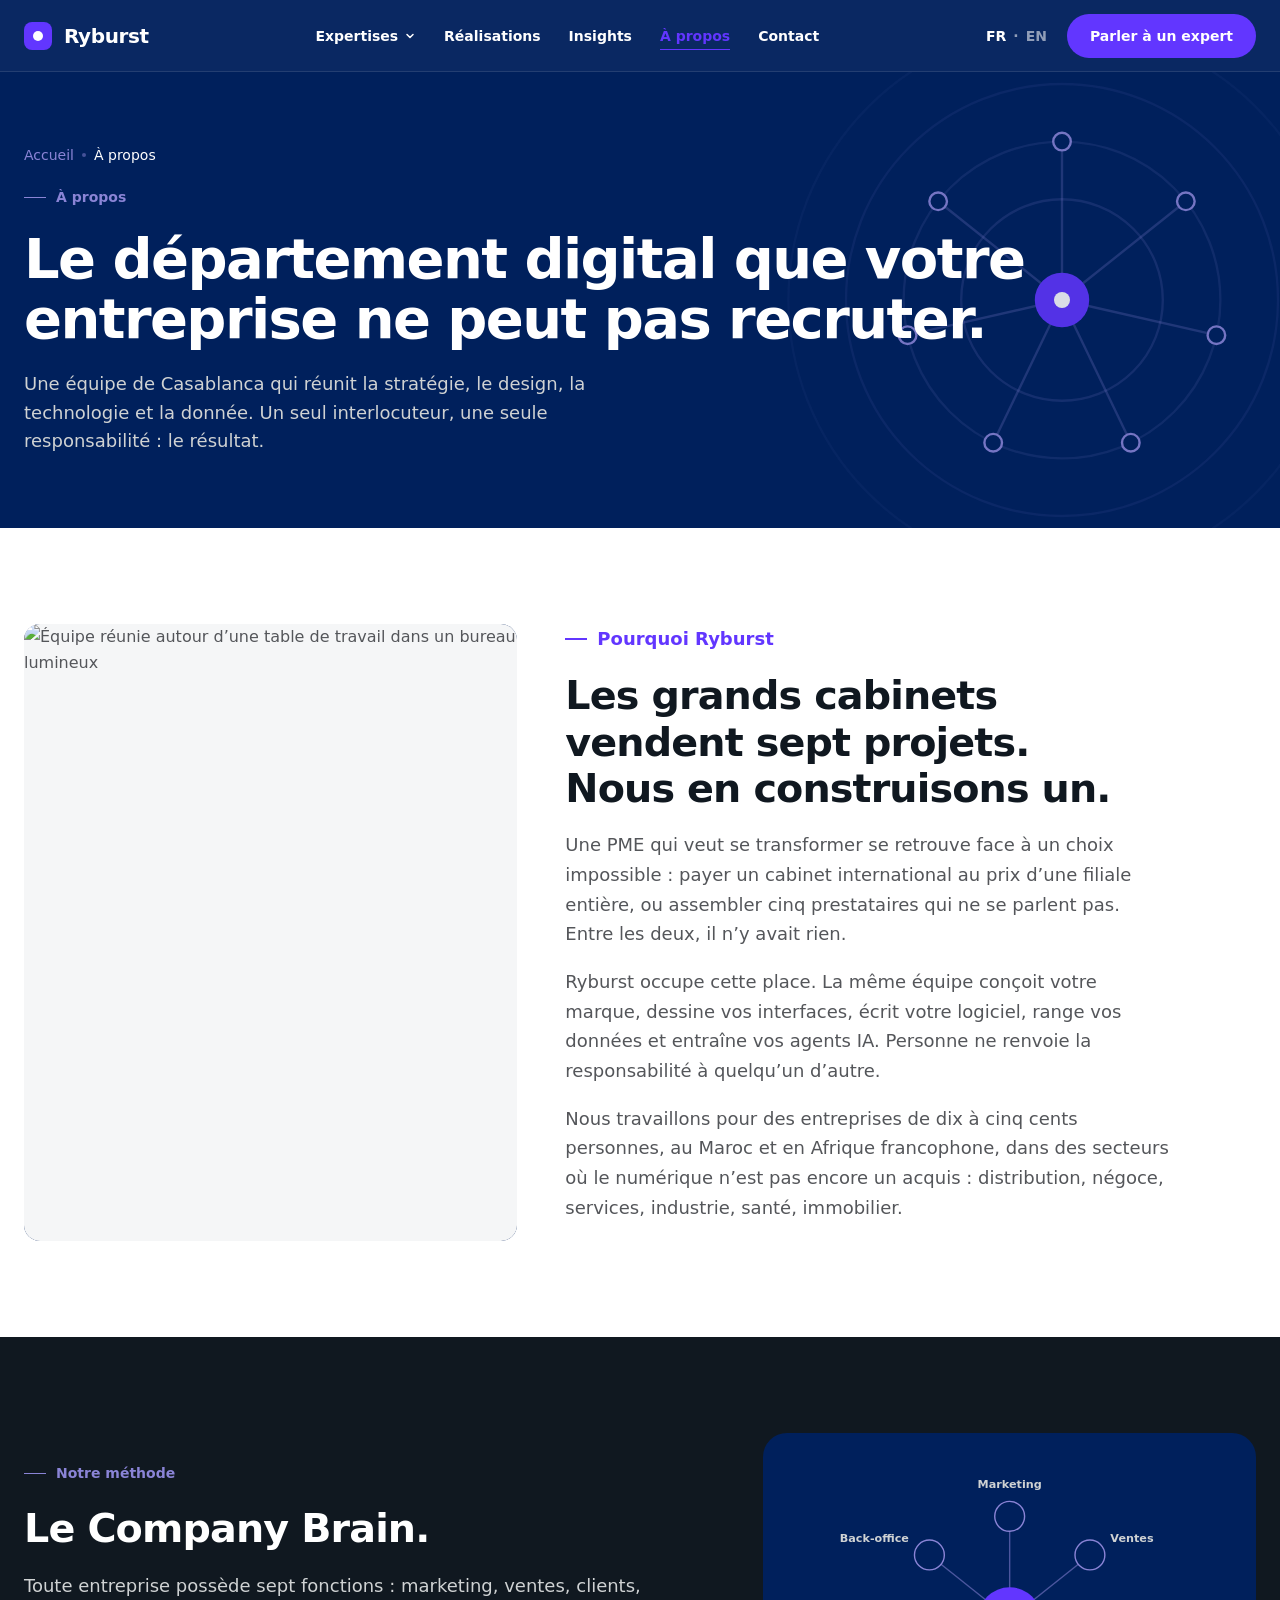
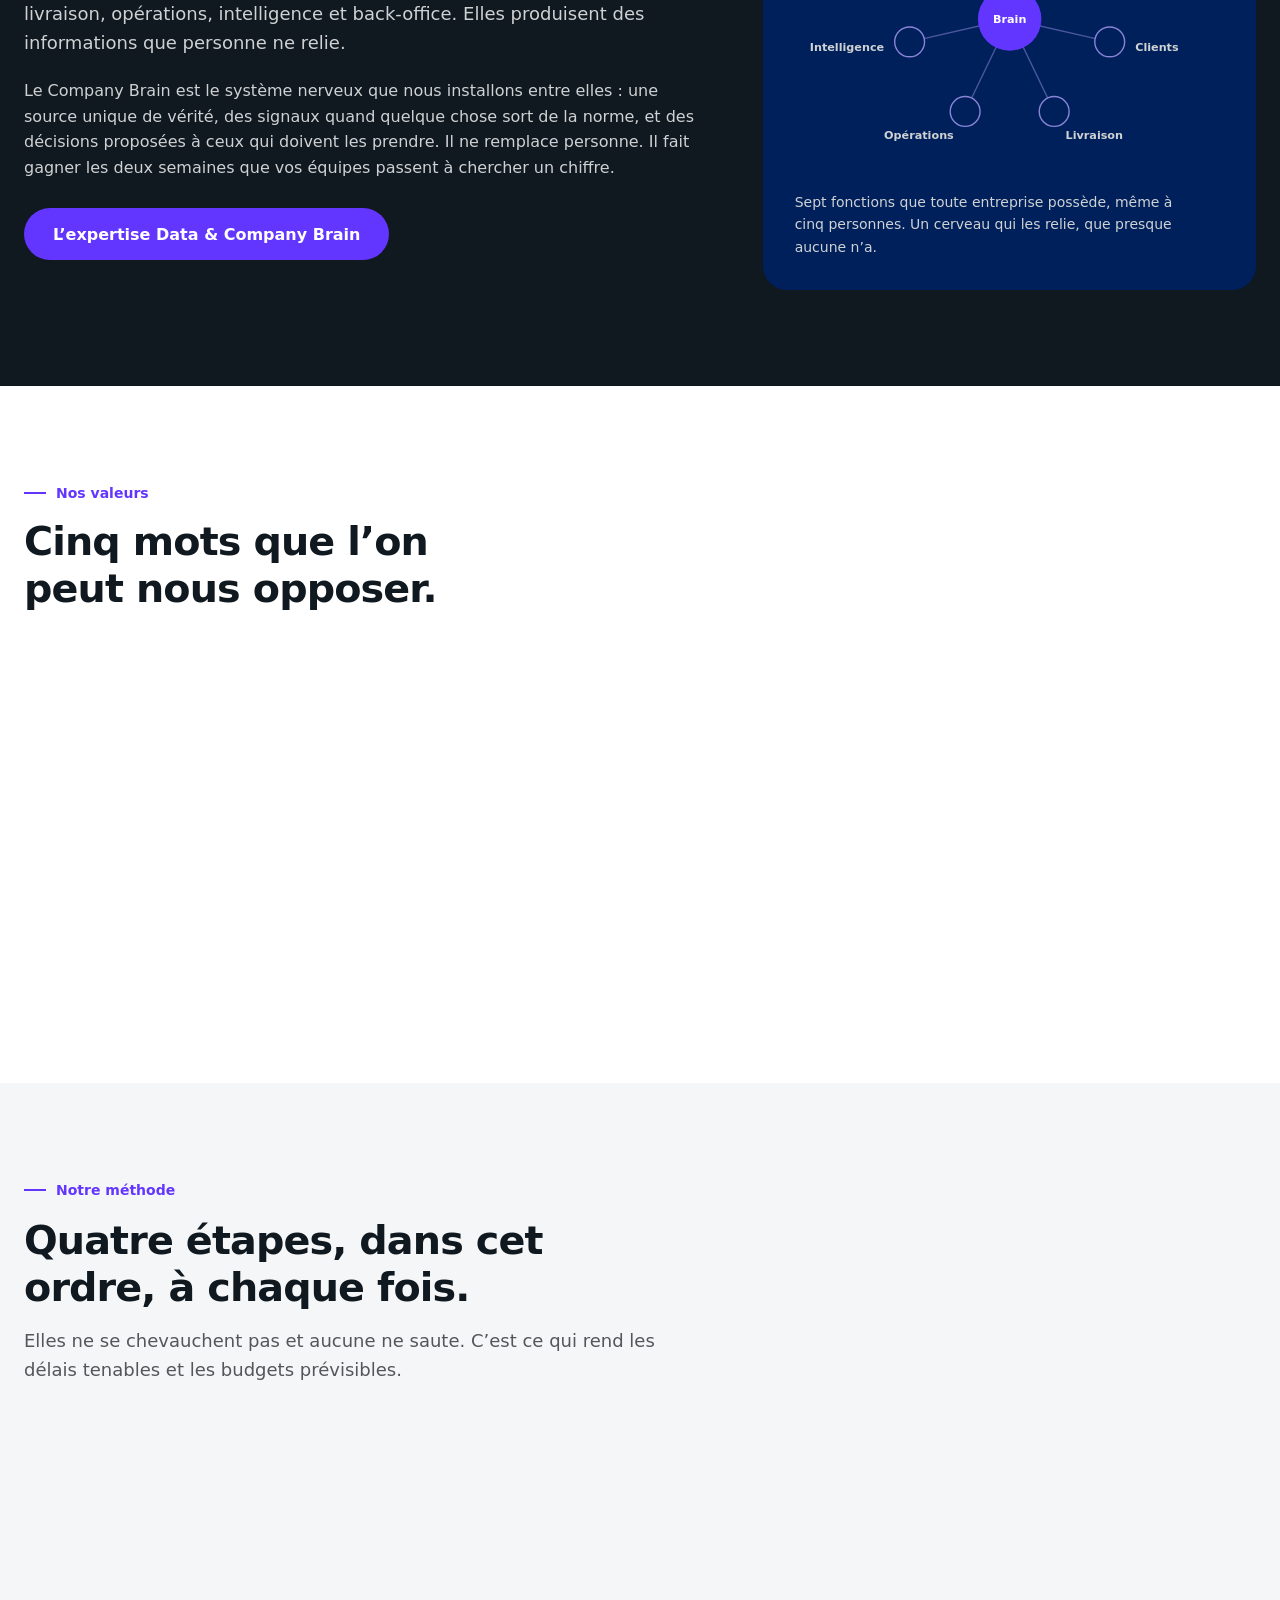
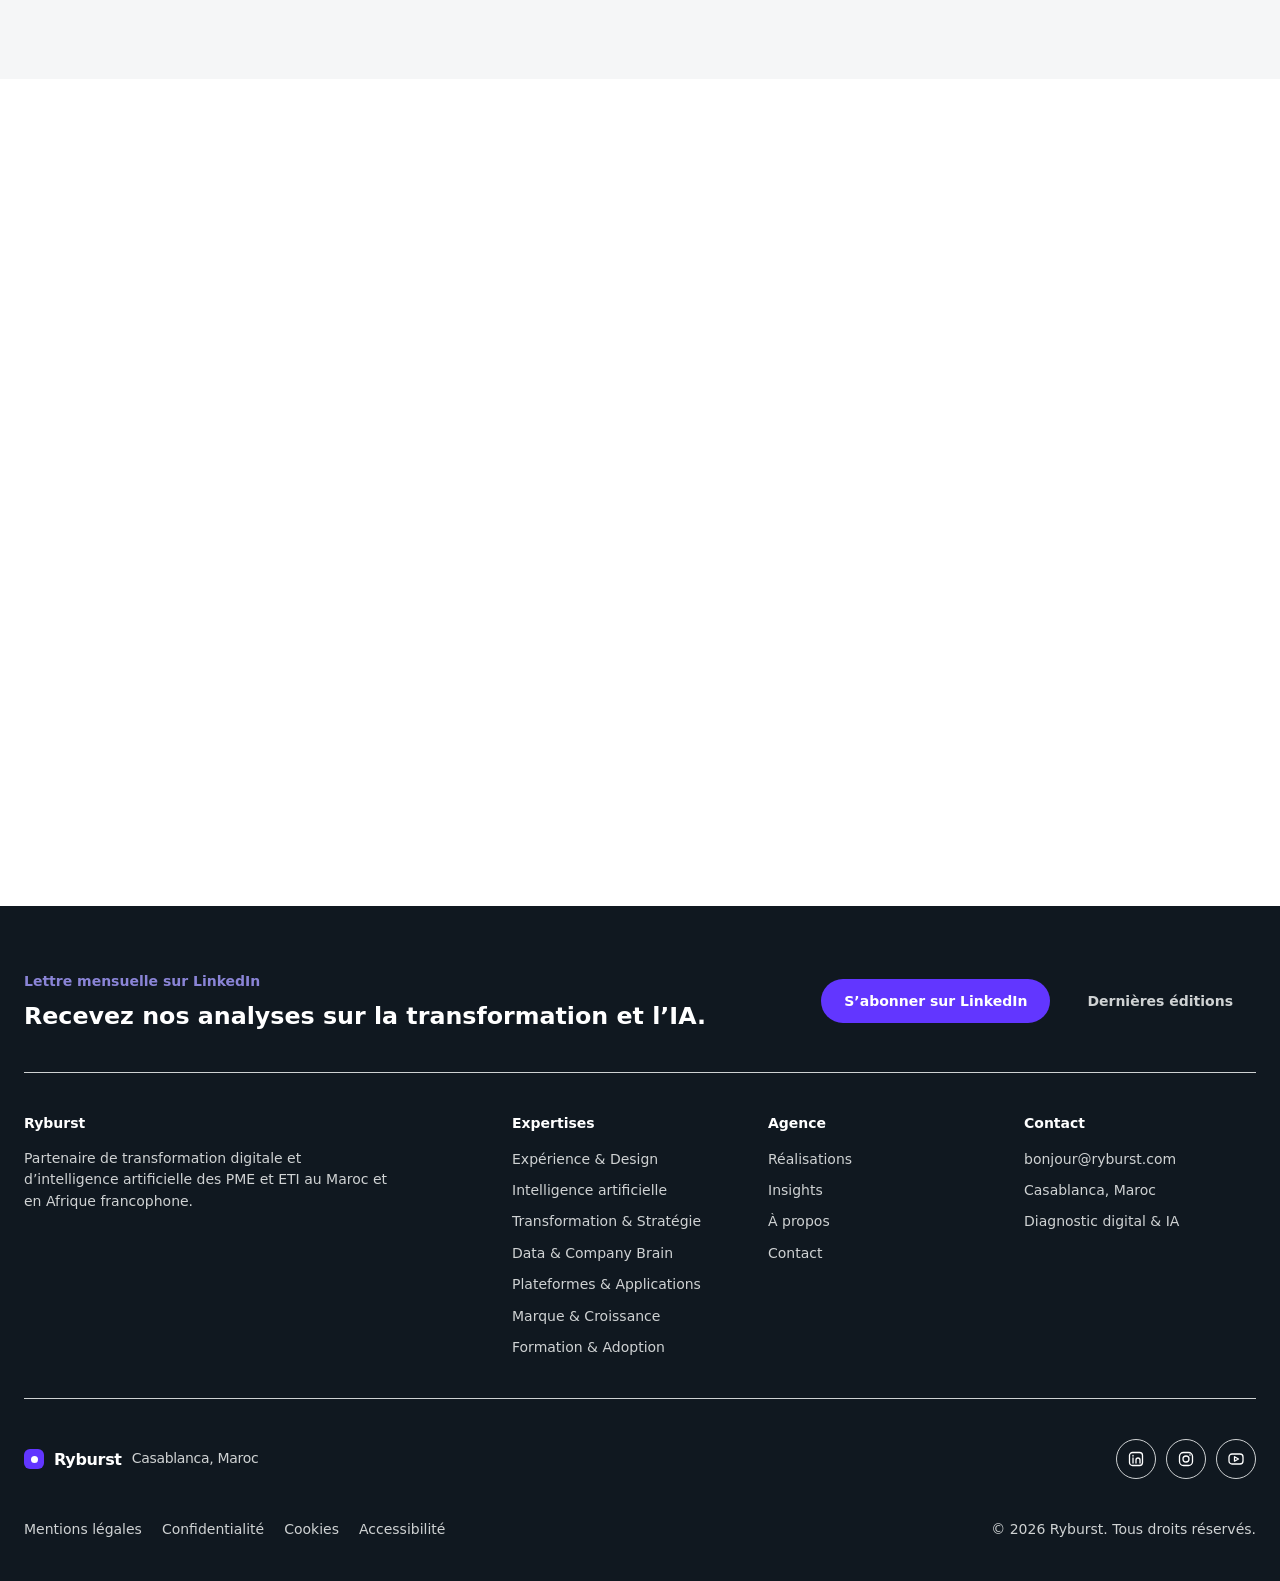
==== commit b61c27c6: "Corrige le contraste des titres sur les héros de page intérieure Co-Authored-By: Claude Opus 5 (1M c" ====
--- a/a-propos/index.html
+++ b/a-propos/index.html
@@ -18,7 +18,7 @@
 <meta name="twitter:card" content="summary_large_image">
 <link rel="preconnect" href="https://rahmounirabii.github.io/ryburst-accueil">
 <link rel="preload" href="/ryburst-accueil/fonts/inter-latin.woff2" as="font" type="font/woff2" crossorigin>
-<style>@charset "utf-8";@font-face{font-family:'Inter';font-style:normal;font-weight:100 900;font-display:swap;src:url('/ryburst-accueil/fonts/inter-latin-ext.woff2') format('woff2');unicode-range:U+0100-02BA,U+02BD-02C5,U+02C7-02CC,U+02CE-02D7,U+02DD-02FF,U+0304,U+0308,U+0329,U+1D00-1DBF,U+1E00-1E9F,U+1EF2-1EFF,U+2020,U+20A0-20AB,U+20AD-20C0,U+2113,U+2C60-2C7F,U+A720-A7FF}@font-face{font-family:'Inter';font-style:normal;font-weight:100 900;font-display:swap;src:url('/ryburst-accueil/fonts/inter-latin.woff2') format('woff2');unicode-range:U+0000-00FF,U+0131,U+0152-0153,U+02BB-02BC,U+02C6,U+02DA,U+02DC,U+0304,U+0308,U+0329,U+2000-206F,U+20AC,U+2122,U+2191,U+2193,U+2212,U+2215,U+FEFF,U+FFFD}@font-face{font-family:'Inter fallback';src:local('Arial');size-adjust:107%;ascent-override:90%;descent-override:22.43%;line-gap-override:0%}:root{--bleu:#00205C; --violet:#6236FF; --lavande:#8A84D6; --orange:#FF4D00;--onyx:#101820; --ardoise:#54565A; --perle:#CFD2D3; --blanc:#FFFFFF;--orange-txt:#C43C00;--surface:#F5F6F7;--trait:var(--perle);--trait-sombre:rgba(207,210,211,.18);--violet-voile:rgba(98,54,255,.08);--lavande-voile:rgba(138,132,214,.16);--font:'Inter','Inter fallback',system-ui,-apple-system,'Segoe UI',Helvetica,Arial,sans-serif;--t-h1:clamp(2.25rem,1.35rem + 2.85vw,3.5rem);--t-h2:clamp(1.75rem,1.28rem + 1.5vw,2.5rem);--t-h3:clamp(1.25rem,1.1rem + .48vw,1.5rem);--t-lead:clamp(1.0625rem,1rem + .2vw,1.125rem);--t-body:1rem; --t-small:.875rem; --t-micro:.75rem;--gutter:clamp(1.25rem,.9rem + 1.6vw,1.5rem);--maxw:1280px;--section:clamp(3rem,1.7rem + 5.4vw,6rem);--gap:clamp(1rem,.6rem + 1.4vw,1.5rem);--r-s:8px; --r-m:16px; --r-l:24px; --r-pill:999px;--ease:cubic-bezier(.2,.7,.2,1);--ombre-carte:0 10px 30px rgba(0,32,80,.06);--ombre-lift:0 18px 40px rgba(0,32,80,.10);--header-h:72px;}@media (max-width:1024px){:root{--header-h:64px}}*,*::before,*::after{box-sizing:border-box}html{-webkit-text-size-adjust:100%;scroll-behavior:smooth;scroll-padding-top:calc(var(--header-h) + 16px)}body{margin:0;background:var(--blanc);color:var(--ardoise);font:400 var(--t-body)/1.6 var(--font);font-synthesis-weight:none;-webkit-font-smoothing:antialiased;text-rendering:optimizeLegibility;overflow-x:hidden;}img,svg,video,canvas{display:block;max-width:100%}img{height:auto;background:var(--surface)}h1,h2,h3,h4,p,figure,blockquote,ul,ol,dl{margin:0}ul,ol{padding:0;list-style:none}a{color:var(--violet);text-decoration:none}button{font:inherit;color:inherit;background:none;border:0;padding:0}:focus-visible{outline:2px solid var(--violet);outline-offset:3px;border-radius:4px}::selection{background:var(--violet);color:#fff}h1,h2,h3,.h1,.h2,.h3{color:var(--onyx);font-weight:700;line-height:1.15;letter-spacing:-.022em;text-wrap:balance}h1,.h1{font-size:var(--t-h1);line-height:1.08;letter-spacing:-.028em}h2,.h2{font-size:var(--t-h2);line-height:1.18}h3,.h3{font-size:var(--t-h3);line-height:1.3;font-weight:600;letter-spacing:-.014em}p{text-wrap:pretty}.lead{font-size:var(--t-lead);line-height:1.6;max-width:36em}.small{font-size:var(--t-small);line-height:1.55}.kicker{display:block;font-size:var(--t-small);font-weight:600;letter-spacing:.01em;color:var(--orange-txt)}.dark .kicker,.deep .kicker,.tuile .kicker,.carriere .kicker{color:var(--orange)}.eyebrow{display:flex;align-items:center;gap:10px;font-size:var(--t-small);font-weight:600;color:var(--violet)}.eyebrow::before{content:"";width:22px;height:1.5px;background:currentColor;flex:none}.num{font-variant-numeric:tabular-nums;font-feature-settings:"tnum" 1}.dark{background:var(--onyx);color:var(--perle)}.deep{background:var(--bleu);color:var(--perle)}.dark h1,.dark h2,.dark h3,.deep h1,.deep h2,.deep h3,.dark .h1,.deep .h1{color:#fff}.dark .eyebrow,.deep .eyebrow{color:var(--lavande)}.band{background:var(--surface)}.wrap{width:100%;max-width:var(--maxw);margin-inline:auto;padding-inline:var(--gutter)}.section{padding-block:var(--section)}.section--top0{padding-top:0}.grid{display:grid;gap:var(--gap)}.cols-12{grid-template-columns:repeat(12,minmax(0,1fr))}.stack{display:flex;flex-direction:column}.row{display:flex;align-items:center;gap:var(--gap);flex-wrap:wrap}.between{display:flex;align-items:flex-end;justify-content:space-between;gap:var(--gap);flex-wrap:wrap}.rule{border:0;height:1px;background:var(--trait);margin:0}.dark .rule,.deep .rule{background:var(--trait-sombre)}.skip{position:fixed;left:16px;top:-64px;z-index:200;background:var(--violet);color:#fff;padding:12px 20px;border-radius:var(--r-s);font-weight:600;transition:top .2s var(--ease)}.skip:focus{top:16px;color:#fff}.vh{position:absolute;width:1px;height:1px;padding:0;margin:-1px;overflow:hidden;clip:rect(0 0 0 0);white-space:nowrap;border:0}.btn{display:inline-flex;align-items:center;justify-content:center;gap:10px;min-height:52px;padding:14px 28px;border-radius:var(--r-pill);font-weight:600;font-size:var(--t-body);line-height:1.2;text-align:center;cursor:pointer;border:1px solid transparent;transition:background-color .2s ease-out,color .2s ease-out,border-color .2s ease-out,transform .2s ease-out,box-shadow .2s ease-out;}.btn--sm{min-height:44px;padding:11px 22px;font-size:var(--t-small)}.btn--p{background:var(--violet);color:#fff}.btn--p:hover{background:var(--bleu);color:#fff;transform:translateY(-2px);box-shadow:0 10px 24px rgba(0,32,92,.22)}.btn--s{border-color:var(--onyx);color:var(--onyx)}.btn--s:hover{background:rgba(207,210,211,.25);color:var(--onyx)}.dark .btn--s,.deep .btn--s,.hero .btn--s,.hero-page .btn--s,.carriere .btn--s{border-color:#fff;color:#fff}.dark .btn--s:hover,.deep .btn--s:hover,.hero .btn--s:hover,.hero-page .btn--s:hover,.carriere .btn--s:hover{background:rgba(255,255,255,.12);color:#fff}.btn--g{border-color:var(--violet);color:var(--violet)}.btn--g:hover{background:var(--violet-voile);color:var(--violet)}.btn--w{background:#fff;color:var(--violet)}.btn--w:hover{background:var(--bleu);color:#fff;transform:translateY(-2px)}.lien{position:relative;display:inline-block;font-weight:600;color:var(--violet);padding-bottom:2px}.lien::after{content:"";position:absolute;inset:auto 0 0 0;height:1.5px;background:currentColor;transform:scaleX(0);transform-origin:left;transition:transform .15s ease-in-out}.lien:hover::after,a:hover>.lien::after,a:focus-visible>.lien::after{transform:scaleX(1)}.dark .lien,.deep .lien{color:var(--lavande)}.header{position:sticky;top:0;z-index:60;height:var(--header-h);background:rgba(0,32,92,.96);color:#fff;border-bottom:1px solid rgba(255,255,255,.10);transition:background-color .35s var(--ease),color .35s var(--ease),border-color .35s var(--ease);}.header.clair{background:rgba(255,255,255,.86);backdrop-filter:blur(12px);-webkit-backdrop-filter:blur(12px);color:var(--onyx);border-bottom-color:var(--trait)}.header .wrap{height:var(--header-h);display:flex;align-items:center;justify-content:space-between;gap:24px}.marque{display:flex;align-items:center;gap:12px;color:inherit;font-weight:700;font-size:1.25rem;letter-spacing:-.02em}.sceau{width:28px;height:28px;border-radius:var(--r-s);background:var(--violet);display:grid;place-items:center;flex:none}.sceau i{width:10px;height:10px;border-radius:var(--r-pill);background:#fff}.nav{display:flex;align-items:center;gap:28px}.nav>li{position:relative}.nav a,.nav button{position:relative;display:inline-flex;align-items:center;gap:6px;height:var(--header-h);font-size:var(--t-small);font-weight:600;color:inherit;cursor:pointer}.nav a::after,.nav button::after{content:"";position:absolute;left:0;right:0;bottom:22px;height:1.5px;background:var(--violet);transform:scaleX(0);transform-origin:left;transition:transform .15s ease-in-out}.nav a:hover,.nav button:hover{color:var(--violet)}.nav a:hover::after,.nav button:hover::after,.nav a[aria-current="page"]::after,.mega-hote:hover>button::after,.mega-hote:focus-within>button::after{transform:scaleX(1)}.nav a[aria-current="page"]{color:var(--violet)}.nav .chev{width:12px;height:12px;transition:transform .2s var(--ease)}.mega-hote:hover .chev,.mega-hote:focus-within .chev{transform:rotate(180deg)}.outils{display:flex;align-items:center;gap:20px}.lang{display:inline-flex;align-items:center;gap:7px;font-size:var(--t-small);font-weight:600;color:inherit}.lang b{font-weight:600}.lang span{opacity:.55}.burger{width:44px;height:44px;display:none;align-items:center;justify-content:center;cursor:pointer;color:inherit}.mega{position:absolute;left:50%;top:var(--header-h);transform:translate(-50%,10px);width:min(1120px,calc(100vw - 48px));background:#fff;color:var(--ardoise);border:1px solid var(--trait);border-radius:var(--r-l);box-shadow:var(--ombre-lift);padding:28px;display:grid;grid-template-columns:1.55fr .85fr .95fr;gap:28px;opacity:0;visibility:hidden;transition:opacity .2s var(--ease),transform .2s var(--ease),visibility .2s}.mega-hote:hover .mega,.mega-hote:focus-within .mega{opacity:1;visibility:visible;transform:translate(-50%,0)}.mega h4{font-size:var(--t-small);font-weight:600;color:var(--ardoise);margin-bottom:14px}.mega ul{display:grid;gap:2px}.mega--svc ul{grid-template-columns:1fr 1fr;column-gap:20px}.mega li a{display:grid;grid-template-columns:20px 1fr;gap:12px;align-items:start;padding:10px 12px;border-radius:12px;height:auto;color:var(--onyx);font-weight:600;font-size:.9375rem;line-height:1.35;transition:background-color .15s ease-in-out}.mega li a::after{display:none}.mega li a:hover{background:var(--surface);color:var(--onyx)}.mega li a svg{width:20px;height:20px;color:var(--violet);margin-top:1px}.mega li a small{display:block;font-weight:400;font-size:.8125rem;color:var(--ardoise);margin-top:2px}.mega-carte{background:var(--bleu);color:#fff;border-radius:var(--r-m);padding:24px;display:flex;flex-direction:column;gap:12px}.mega-carte strong{font-size:1.125rem;line-height:1.3;font-weight:600}.mega-carte p{color:var(--perle);font-size:var(--t-small)}.mega-carte .btn{margin-top:auto;align-self:flex-start}.tiroir{position:fixed;inset:0;z-index:70;background:var(--bleu);color:#fff;padding:20px var(--gutter) 40px;display:flex;flex-direction:column;gap:28px;overflow:auto;transform:translateX(100%);visibility:hidden;transition:transform .45s cubic-bezier(.77,0,.18,1),visibility .45s}body.menu .tiroir{transform:none;visibility:visible}.tiroir-haut{display:flex;align-items:center;justify-content:space-between;min-height:44px}.tiroir nav{display:grid}.tiroir nav>a{display:block;padding:15px 0;font-size:1.75rem;font-weight:700;line-height:1.2;letter-spacing:-.025em;color:#fff;border-bottom:1px solid rgba(255,255,255,.14)}.tiroir .sous{display:grid;gap:2px;padding:12px 0 4px}.tiroir .sous a{display:block;padding:9px 0;font-size:var(--t-body);font-weight:600;color:var(--perle)}.tiroir .bas{margin-top:auto;display:grid;gap:16px}.hero{position:relative;background:var(--bleu);color:var(--perle);overflow:hidden;contain:layout paint}.hero canvas{position:absolute;inset:0;width:100%;height:100%;z-index:0;opacity:0;transition:opacity 1.1s var(--ease)}body.pret .hero canvas{opacity:1}.hero .wrap{position:relative;z-index:1;padding-block:clamp(3rem,1.5rem + 6vw,7rem) clamp(2rem,1rem + 3vw,2.5rem);min-height:min(88vh,680px);display:flex;flex-direction:column;justify-content:space-between;gap:clamp(2rem,4vw,3.5rem)}.diapos{display:grid;max-width:min(680px,100%)}.diapo{grid-area:1/1;display:flex;flex-direction:column;gap:clamp(1.25rem,2.2vw,1.75rem);opacity:0;transform:translateY(12px);transition:opacity .55s var(--ease),transform .55s var(--ease);pointer-events:none}.diapo.actif{opacity:1;transform:none;pointer-events:auto}.diapo h1,.diapo .h1{color:#fff}.diapo .lead{color:var(--perle)}.diapo .actions{display:flex;flex-wrap:wrap;gap:14px}.onglets{display:grid;grid-template-columns:repeat(3,minmax(0,1fr));gap:var(--gap)}.onglet{display:grid;gap:12px;text-align:center;cursor:pointer;color:var(--lavande);font-size:var(--t-small);font-weight:600;line-height:1.35;transition:color .2s}.onglet[aria-selected="true"]{color:#fff}.onglet .piste{height:3px;background:rgba(255,255,255,.2);overflow:hidden}.onglet .piste i{display:block;height:100%;width:0;background:var(--violet)}.onglet[aria-selected="true"] .piste i{animation:progresse 7s linear forwards}@keyframes progresse{to{width:100%}}.hero-page{position:relative;background:var(--bleu);color:var(--perle);overflow:hidden;isolation:isolate}.hero-page .orbe{position:absolute;right:-8%;top:50%;translate:0 -50%;width:min(640px,58%);aspect-ratio:1;z-index:0;opacity:.85;pointer-events:none}.hero-page .wrap{position:relative;z-index:1;padding-block:clamp(2.5rem,1.4rem + 4.4vw,4.5rem) clamp(2.5rem,1.4rem + 4.4vw,4.5rem);display:grid;gap:20px;max-width:var(--maxw)}.hero-page .lead{color:var(--perle)}.fil{display:flex;flex-wrap:wrap;align-items:center;gap:8px;font-size:var(--t-small);color:var(--lavande)}.fil a{color:var(--lavande)}.fil a:hover{color:#fff}.fil li{display:flex;align-items:center;gap:8px}.fil li+li::before{content:"";width:4px;height:4px;border-radius:50%;background:currentColor;opacity:.5}.fil [aria-current]{color:#fff}.tuiles{display:grid;grid-template-columns:repeat(4,minmax(0,1fr));gap:var(--gap)}.tuile{position:relative;display:flex;flex-direction:column;justify-content:space-between;gap:24px;min-height:248px;padding:24px;border-radius:var(--r-m);overflow:hidden;color:#fff;background:var(--bleu);transition:transform .2s ease-out,box-shadow .2s ease-out}.tuile:hover{color:#fff;transform:translateY(-4px);box-shadow:var(--ombre-lift)}.tuile>*{position:relative;z-index:2}.tuile .fond{position:absolute;inset:0;z-index:0;width:100%;height:100%;object-fit:cover;opacity:.42;filter:saturate(0) contrast(1.08);transition:transform .7s var(--ease),opacity .3s ease-out}.tuile:hover .fond{transform:scale(1.06);opacity:.55}.tuile::after{content:"";position:absolute;inset:0;z-index:1;background:linear-gradient(to top,rgba(16,24,32,.6),rgba(16,24,32,0) 62%)}.tuile--onyx{background:var(--onyx)}.tuile--violet{background:var(--violet)}.tuile--large{grid-column:span 2}.tuile .ico{width:28px;height:28px;transition:transform .35s var(--ease)}.tuile:hover .ico{transform:translateX(4px)}.tuile .corps{display:grid;gap:8px}.tuile .nom{font-weight:600;font-size:1.125rem;line-height:1.3;letter-spacing:-.012em}.tuile--large .nom{font-size:var(--t-h3)}.tuile .dit{font-size:var(--t-small);line-height:1.5;color:var(--perle);max-height:0;opacity:0;overflow:hidden;transition:max-height .35s var(--ease),opacity .3s ease-out}.tuile:hover .dit,.tuile:focus-visible .dit{max-height:84px;opacity:1}.tuile .signe{position:absolute;z-index:2;right:24px;top:18px;display:flex;flex-direction:column;align-items:flex-end;gap:10px;pointer-events:none}.tuile .signe .aa{font-weight:700;font-size:clamp(4rem,7vw,7.5rem);line-height:.9;letter-spacing:-.05em;color:rgba(255,255,255,.16)}.tuile .signe .nuancier{display:flex;gap:7px}.tuile .signe .nuancier i{width:14px;height:14px;border-radius:50%;border:1.5px solid rgba(255,255,255,.55)}.tuile--plus{background:none;border:1px solid var(--trait);min-height:248px;align-items:center;justify-content:center;color:var(--violet)}.tuile--plus:hover{background:var(--violet-voile);color:var(--violet);transform:translateY(-4px);box-shadow:none}.tuile--plus::after{display:none}.technos{display:grid;grid-template-columns:repeat(5,minmax(0,1fr));gap:var(--gap);margin-top:28px}.techno{min-height:96px;border:1px solid var(--trait);border-radius:var(--r-m);display:flex;align-items:center;justify-content:center;gap:12px;padding:16px;font-weight:600;font-size:.9375rem;color:var(--ardoise);text-align:center;transition:border-color .2s ease-out,transform .2s ease-out,color .2s ease-out}.techno:hover{border-color:var(--lavande);color:var(--onyx);transform:translateY(-2px)}.techno svg{width:26px;height:26px;fill:currentColor;flex:none}.media{position:relative;border-radius:var(--r-m);overflow:hidden;background:var(--bleu);aspect-ratio:4/3}.media img{position:absolute;inset:0;width:100%;height:100%;object-fit:cover;transition:transform .7s var(--ease)}.media--16{aspect-ratio:16/9}a:hover .media img{transform:scale(1.045)}.cartes{display:grid;grid-template-columns:repeat(3,minmax(0,1fr));gap:var(--gap)}.carte{display:grid;grid-template-rows:auto 1fr;border:1px solid var(--trait);border-radius:var(--r-l);overflow:hidden;background:#fff;color:inherit;box-shadow:var(--ombre-carte);transition:transform .2s ease-out,box-shadow .2s ease-out}.carte:hover{color:inherit;transform:translateY(-4px);box-shadow:var(--ombre-lift)}.carte .media{border-radius:0}.carte .corps{padding:24px;display:grid;gap:10px;align-content:start}.carte .meta{font-size:var(--t-small);color:var(--ardoise)}.cas{display:grid;grid-template-columns:repeat(2,minmax(0,1fr));gap:clamp(1.5rem,3vw,3rem)}.cas-phare{display:grid;gap:16px;align-content:start;color:inherit}.cas-phare:hover{color:inherit}.cas-liste{display:grid;align-content:start}.cas-item{display:grid;gap:10px;padding-block:26px;border-bottom:1px solid var(--trait);color:inherit}.cas-item:first-child{padding-top:0}.cas-item:last-child{border-bottom:0}.cas-item:hover{color:inherit}.chiffre{display:flex;align-items:baseline;gap:8px}.chiffre b{font-size:clamp(1.75rem,1.4rem + 1.2vw,2.25rem);font-weight:700;color:var(--onyx);letter-spacing:-.03em;line-height:1}.chiffre span{font-size:var(--t-small);color:var(--ardoise)}.diag .wrap{display:grid;grid-template-columns:minmax(0,1fr) minmax(0,1fr);gap:clamp(2rem,4vw,3rem);align-items:center}.diag .texte{display:grid;gap:18px;justify-items:start}.score{border:1px solid var(--trait-sombre);border-radius:var(--r-l);padding:clamp(1.5rem,3vw,2rem);display:grid;gap:22px;background:rgba(255,255,255,.035)}.score-haut{display:flex;align-items:baseline;justify-content:space-between;gap:16px}.score-haut span{color:var(--lavande);font-size:var(--t-small);font-weight:600}.score-haut b{font-size:3rem;font-weight:700;color:#fff;letter-spacing:-.035em;line-height:1}.score-haut b small{font-size:1rem;font-weight:600;color:var(--perle);letter-spacing:0}.barres{display:grid;gap:14px}.barre{display:grid;grid-template-columns:7.5rem 1fr 2.5rem;align-items:center;gap:16px;font-size:var(--t-small);color:var(--perle)}.barre .piste{height:6px;border-radius:var(--r-pill);background:rgba(255,255,255,.13);overflow:hidden}.barre .piste i{display:block;height:100%;width:var(--v);border-radius:var(--r-pill);background:var(--lavande)}.barre--bas .piste i{background:var(--orange)}.barre em{font-style:normal;text-align:right;color:#fff;font-weight:600}.score.vu .barre .piste i{animation:pousse 1.1s var(--ease) both;animation-delay:calc(var(--i) * 75ms)}@keyframes pousse{from{width:0}to{width:var(--v)}}.score-pied{font-size:var(--t-small);color:var(--perle);border-top:1px solid var(--trait-sombre);padding-top:16px}.methode{display:grid;grid-template-columns:repeat(4,minmax(0,1fr));gap:var(--gap);counter-reset:etape}.etape{position:relative;display:grid;gap:12px;padding-top:28px;border-top:1px solid var(--trait)}.etape::before{counter-increment:etape;content:"0" counter(etape);position:absolute;top:-.85em;left:0;background:var(--blanc);padding-right:12px;font-size:var(--t-small);font-weight:700;color:var(--violet);font-variant-numeric:tabular-nums}.band .etape::before{background:var(--surface)}.etape h3{font-size:1.125rem}.apropos .wrap{display:grid;grid-template-columns:minmax(0,7fr) minmax(0,5fr);gap:clamp(2rem,4vw,3rem);align-items:center}.apropos .texte{display:grid;gap:20px;justify-items:start}.puces{display:flex;flex-wrap:wrap;gap:10px}.puce{display:inline-flex;align-items:center;min-height:40px;padding:0 16px;border:1px solid var(--trait);border-radius:var(--r-pill);font-size:var(--t-small);font-weight:600;color:var(--onyx)}.cerveau{background:var(--bleu);border-radius:var(--r-l);padding:clamp(1.5rem,3vw,2rem);color:#fff;display:grid;gap:18px}.cerveau svg{width:100%;height:auto}.cerveau .lien-l{stroke:var(--lavande);stroke-opacity:.55;stroke-width:1.5;fill:none}.cerveau .noeud{fill:var(--bleu);stroke:var(--lavande);stroke-width:1.5;transform-box:fill-box;transform-origin:center}.cerveau .coeur{fill:var(--violet);transform-box:fill-box;transform-origin:center}.cerveau text{font:600 12px var(--font);fill:var(--perle)}.cerveau .coeur-txt{font-weight:700;fill:#fff}.cerveau .legende{font-size:var(--t-small);color:var(--perle)}.cerveau.vu .lien-l{stroke-dasharray:1;stroke-dashoffset:1;animation:trace 1s var(--ease) both;animation-delay:calc(var(--i) * 85ms)}.cerveau.vu .noeud,.cerveau.vu .coeur{transform:scale(0);animation:eclot .45s var(--ease) both;animation-delay:calc(.48s + var(--i) * 85ms)}.cerveau.vu text{opacity:0;animation:parait .45s var(--ease) both;animation-delay:calc(.9s + var(--i) * 55ms)}@keyframes trace{to{stroke-dashoffset:0}}@keyframes eclot{to{transform:scale(1)}}@keyframes parait{to{opacity:1}}.carriere{position:relative;border-radius:var(--r-l);overflow:hidden;background:var(--onyx);color:#fff;padding:clamp(1.5rem,4vw,3rem);min-height:360px;display:grid;align-content:center;gap:22px;isolation:isolate}.carriere>*{position:relative;z-index:2}.carriere .fond{position:absolute;inset:0;z-index:0;width:100%;height:100%;object-fit:cover;opacity:.4}.carriere::after{content:"";position:absolute;inset:0;z-index:1;background:linear-gradient(90deg,rgba(16,24,32,.94) 0%,rgba(16,24,32,.6) 58%,rgba(16,24,32,.25) 100%)}.carriere p{color:#fff;font-size:var(--t-h3);font-weight:600;line-height:1.3;max-width:22em}.carriere .btn{justify-self:start}.duo{display:grid;grid-template-columns:repeat(2,minmax(0,1fr))}.duo>div{min-height:340px;display:flex;flex-direction:column;align-items:center;justify-content:center;gap:22px;padding:clamp(2.5rem,5vw,3.5rem) var(--gutter);text-align:center}.duo h2{color:#fff;font-size:var(--t-h3);max-width:20em}.duo .a{background:var(--bleu)}.duo .b{background:var(--violet)}.prose{display:grid;gap:18px;max-width:38em}.prose p{font-size:var(--t-lead);line-height:1.65}.faire{display:grid;grid-template-columns:repeat(2,minmax(0,1fr));gap:clamp(1.5rem,3vw,2.5rem)}.faire-item{display:grid;gap:8px;padding-top:22px;border-top:1px solid var(--trait)}.faire-item h3{font-size:1.125rem}.livrables{display:grid;gap:0}.livrable{display:grid;grid-template-columns:22px 1fr;gap:14px;align-items:start;padding-block:16px;border-bottom:1px solid var(--trait-sombre);font-size:var(--t-lead);color:var(--perle)}.livrable:last-child{border-bottom:0}.livrable svg{width:22px;height:22px;color:var(--lavande);margin-top:3px}.paire{display:grid;grid-template-columns:minmax(0,5fr) minmax(0,7fr);gap:clamp(2rem,4vw,3rem);align-items:start}.paire--inv{grid-template-columns:minmax(0,7fr) minmax(0,5fr)}.liste-exp{display:grid;grid-template-columns:repeat(2,minmax(0,1fr));gap:var(--gap)}.exp-carte{display:grid;grid-template-columns:minmax(0,1fr);border:1px solid var(--trait);border-radius:var(--r-l);overflow:hidden;background:#fff;color:inherit;transition:transform .2s ease-out,box-shadow .2s ease-out,border-color .2s ease-out}.exp-carte:hover{color:inherit;transform:translateY(-4px);box-shadow:var(--ombre-lift);border-color:transparent}.exp-carte .media{border-radius:0;aspect-ratio:21/9}.exp-carte .corps{padding:24px;display:grid;gap:10px;align-content:start}.pied{background:var(--onyx);color:var(--perle);padding-block:clamp(2.5rem,5vw,4rem) 2.5rem}.pied a{color:var(--perle)}.pied .btn--p,.pied .btn--p:hover{color:#fff}.pied a:hover{color:#fff}.pied .lettre{display:flex;align-items:center;justify-content:space-between;gap:24px;flex-wrap:wrap}.pied .lettre .t{display:grid;gap:8px}.pied .lettre span{color:var(--lavande);font-size:var(--t-small);font-weight:600}.pied .lettre strong{color:#fff;font-size:var(--t-h3);font-weight:600;line-height:1.3}.pied .cols{display:grid;grid-template-columns:2fr 1fr 1fr 1fr;gap:var(--gap)}.pied .titre-col{font-size:var(--t-small);font-weight:600;line-height:1.5;letter-spacing:0;color:#fff;margin-bottom:14px}.pied .cols ul{display:grid;gap:9px;font-size:var(--t-small)}.pied .base{display:flex;align-items:center;justify-content:space-between;gap:16px;flex-wrap:wrap;font-size:var(--t-small)}.pied .marque{font-size:1rem;color:#fff}.pied .marque .sceau{width:20px;height:20px;border-radius:6px}.pied .marque .sceau i{width:7px;height:7px}.socials{display:flex;gap:10px}.socials a{width:40px;height:40px;border-radius:var(--r-pill);border:1px solid var(--perle);display:grid;place-items:center;color:#fff;transition:background-color .2s ease-out,border-color .2s ease-out}.socials a:hover{background:var(--violet);border-color:var(--violet)}.socials svg{width:18px;height:18px}.form{display:grid;gap:18px}.champ{display:grid;gap:8px}.champ label{font-size:var(--t-small);font-weight:600;color:var(--onyx)}.champ input,.champ select,.champ textarea{width:100%;min-height:52px;padding:14px 16px;border:1.5px solid var(--trait);border-radius:var(--r-s);font:400 var(--t-body)/1.5 var(--font);color:var(--onyx);background:#fff;transition:border-color .15s ease-in-out,box-shadow .15s ease-in-out}.champ textarea{min-height:140px;resize:vertical}.champ input:focus,.champ select:focus,.champ textarea:focus{outline:0;border-color:var(--violet);box-shadow:0 0 0 3px rgba(98,54,255,.2)}.champ .aide{font-size:var(--t-small);color:var(--ardoise)}.deux{display:grid;grid-template-columns:1fr 1fr;gap:18px}.note{display:flex;gap:12px;align-items:flex-start;padding:16px;border:1px solid var(--trait);border-radius:var(--r-m);background:var(--surface);font-size:var(--t-small)}.note svg{width:20px;height:20px;color:var(--violet);flex:none;margin-top:2px}.coord{display:grid;gap:22px;align-content:start}.coord-item{display:grid;grid-template-columns:22px 1fr;gap:14px;align-items:start}.coord-item svg{width:22px;height:22px;color:var(--violet);margin-top:2px}.coord-item strong{display:block;color:var(--onyx);font-weight:600}@media (prefers-reduced-motion:no-preference){.rev{opacity:0;transform:translateY(14px)}.rev.vu{animation:revele .62s var(--ease) both;animation-delay:calc(var(--i,0) * 65ms)}@keyframes revele{to{opacity:1;transform:none}}}@view-transition{navigation:auto}@media (prefers-reduced-motion:no-preference){::view-transition-old(root){animation:sortie .18s ease-in both}::view-transition-new(root){animation:entree .32s var(--ease) both}@keyframes sortie{to{opacity:0}}@keyframes entree{from{opacity:0;transform:translateY(8px)}}}main > section:nth-of-type(n+6){content-visibility:auto;contain-intrinsic-size:auto 760px}@media (max-width:1180px){.tuiles{grid-template-columns:repeat(3,minmax(0,1fr))}.technos{grid-template-columns:repeat(3,minmax(0,1fr))}.methode{grid-template-columns:repeat(2,minmax(0,1fr))}.pied .cols{grid-template-columns:1fr 1fr}}@media (max-width:1024px){.nav,.outils .lang,.outils .btn{display:none}.burger{display:flex}.hero .wrap{min-height:0}.hero-page .orbe{opacity:.4;right:-25%}.diag .wrap,.apropos .wrap,.paire,.paire--inv{grid-template-columns:1fr}.cas{grid-template-columns:1fr}.cartes,.liste-exp{grid-template-columns:1fr 1fr}.faire{grid-template-columns:1fr}}@media (max-width:760px){.tuiles{grid-template-columns:repeat(2,minmax(0,1fr))}.tuile{min-height:190px;padding:18px;gap:16px}.tuile--large{grid-column:span 2}.tuile .signe .aa{font-size:3.5rem}.tuile .dit{display:none}.technos{grid-template-columns:repeat(2,minmax(0,1fr))}.techno{min-height:76px;font-size:var(--t-small);gap:10px}.techno svg{width:22px;height:22px}.cartes,.liste-exp{grid-template-columns:1fr}.methode{grid-template-columns:1fr}.duo{grid-template-columns:1fr}.duo>div{min-height:0}.onglets{gap:8px}.onglet span{display:none}.diapo .actions .btn{width:100%}.barre{grid-template-columns:6rem 1fr 2.25rem;gap:12px}.score-haut b{font-size:2.5rem}.deux{grid-template-columns:1fr}.pied .cols{grid-template-columns:1fr}.carriere{min-height:0}.carriere::after{background:linear-gradient(180deg,rgba(16,24,32,.82),rgba(16,24,32,.94))}}@media (prefers-reduced-motion:reduce){html{scroll-behavior:auto}.chargeur{display:none!important}.hero canvas{opacity:1}.diapo{opacity:1;transform:none}.diapo:not(.actif){display:none}*,*::before,*::after{animation-duration:.001ms!important;animation-delay:0s!important;transition-duration:.001ms!important;scroll-behavior:auto!important}}.chargeur{position:fixed;inset:0;z-index:200;background:var(--bleu);color:#fff;display:flex;flex-direction:column;align-items:center;justify-content:center;gap:26px;transition:transform .8s cubic-bezier(.77,0,.18,1)}.chargeur.fini{transform:translateY(-100%)}.chargeur svg{width:72px;height:72px}.chargeur .anneau{fill:none;stroke:var(--lavande);stroke-width:2;stroke-dasharray:163.4;stroke-dashoffset:163.4;transform:rotate(-90deg);transform-origin:50% 50%;animation:tracer .9s var(--ease) .1s forwards}.chargeur .point{fill:var(--violet);transform:scale(0);transform-origin:50% 50%;animation:eclot .5s var(--ease) .6s forwards}.chargeur .nom{font-weight:700;font-size:1.5rem;letter-spacing:-.02em;display:flex}.chargeur .nom span{opacity:0;transform:translateY(8px);animation:parait-h .45s var(--ease) forwards}.chargeur .jauge{width:160px;height:2px;border-radius:2px;background:rgba(255,255,255,.18);overflow:hidden}.chargeur .jauge i{display:block;height:100%;width:0;background:var(--violet);animation:remplit 1.15s var(--ease) .15s forwards}@keyframes tracer{to{stroke-dashoffset:0}}@keyframes parait-h{to{opacity:1;transform:none}}@keyframes remplit{to{width:100%}}body.charge{overflow:hidden}@media print{.header,.tiroir,.chargeur,.duo,.onglets,.hero canvas{display:none!important}body{color:#000;background:#fff}a::after{content:" (" attr(href) ")";font-size:.8em;color:#555}}.mot-boite{display:inline-block;overflow:hidden;vertical-align:bottom;padding-bottom:.06em;margin-bottom:-.06em}.mot{display:inline-block}body.pret .diapo.actif .mot{animation:leve-masque .7s var(--ease) both;animation-delay:calc(var(--i) * 42ms)}@keyframes leve-masque{from{transform:translateY(105%)}to{transform:none}}@media (prefers-reduced-motion:reduce){.mot{transform:none!important;animation:none!important}}</style>
+<style>@charset "utf-8";@font-face{font-family:'Inter';font-style:normal;font-weight:100 900;font-display:swap;src:url('/ryburst-accueil/fonts/inter-latin-ext.woff2') format('woff2');unicode-range:U+0100-02BA,U+02BD-02C5,U+02C7-02CC,U+02CE-02D7,U+02DD-02FF,U+0304,U+0308,U+0329,U+1D00-1DBF,U+1E00-1E9F,U+1EF2-1EFF,U+2020,U+20A0-20AB,U+20AD-20C0,U+2113,U+2C60-2C7F,U+A720-A7FF}@font-face{font-family:'Inter';font-style:normal;font-weight:100 900;font-display:swap;src:url('/ryburst-accueil/fonts/inter-latin.woff2') format('woff2');unicode-range:U+0000-00FF,U+0131,U+0152-0153,U+02BB-02BC,U+02C6,U+02DA,U+02DC,U+0304,U+0308,U+0329,U+2000-206F,U+20AC,U+2122,U+2191,U+2193,U+2212,U+2215,U+FEFF,U+FFFD}@font-face{font-family:'Inter fallback';src:local('Arial');size-adjust:107%;ascent-override:90%;descent-override:22.43%;line-gap-override:0%}:root{--bleu:#00205C; --violet:#6236FF; --lavande:#8A84D6; --orange:#FF4D00;--onyx:#101820; --ardoise:#54565A; --perle:#CFD2D3; --blanc:#FFFFFF;--orange-txt:#C43C00;--surface:#F5F6F7;--trait:var(--perle);--trait-sombre:rgba(207,210,211,.18);--violet-voile:rgba(98,54,255,.08);--lavande-voile:rgba(138,132,214,.16);--font:'Inter','Inter fallback',system-ui,-apple-system,'Segoe UI',Helvetica,Arial,sans-serif;--t-h1:clamp(2.25rem,1.35rem + 2.85vw,3.5rem);--t-h2:clamp(1.75rem,1.28rem + 1.5vw,2.5rem);--t-h3:clamp(1.25rem,1.1rem + .48vw,1.5rem);--t-lead:clamp(1.0625rem,1rem + .2vw,1.125rem);--t-body:1rem; --t-small:.875rem; --t-micro:.75rem;--gutter:clamp(1.25rem,.9rem + 1.6vw,1.5rem);--maxw:1280px;--section:clamp(3rem,1.7rem + 5.4vw,6rem);--gap:clamp(1rem,.6rem + 1.4vw,1.5rem);--r-s:8px; --r-m:16px; --r-l:24px; --r-pill:999px;--ease:cubic-bezier(.2,.7,.2,1);--ombre-carte:0 10px 30px rgba(0,32,80,.06);--ombre-lift:0 18px 40px rgba(0,32,80,.10);--header-h:72px;}@media (max-width:1024px){:root{--header-h:64px}}*,*::before,*::after{box-sizing:border-box}html{-webkit-text-size-adjust:100%;scroll-behavior:smooth;scroll-padding-top:calc(var(--header-h) + 16px)}body{margin:0;background:var(--blanc);color:var(--ardoise);font:400 var(--t-body)/1.6 var(--font);font-synthesis-weight:none;-webkit-font-smoothing:antialiased;text-rendering:optimizeLegibility;overflow-x:hidden;}img,svg,video,canvas{display:block;max-width:100%}img{height:auto;background:var(--surface)}h1,h2,h3,h4,p,figure,blockquote,ul,ol,dl{margin:0}ul,ol{padding:0;list-style:none}a{color:var(--violet);text-decoration:none}button{font:inherit;color:inherit;background:none;border:0;padding:0}:focus-visible{outline:2px solid var(--violet);outline-offset:3px;border-radius:4px}::selection{background:var(--violet);color:#fff}h1,h2,h3,.h1,.h2,.h3{color:var(--onyx);font-weight:700;line-height:1.15;letter-spacing:-.022em;text-wrap:balance}h1,.h1{font-size:var(--t-h1);line-height:1.08;letter-spacing:-.028em}h2,.h2{font-size:var(--t-h2);line-height:1.18}h3,.h3{font-size:var(--t-h3);line-height:1.3;font-weight:600;letter-spacing:-.014em}p{text-wrap:pretty}.lead{font-size:var(--t-lead);line-height:1.6;max-width:36em}.small{font-size:var(--t-small);line-height:1.55}.kicker{display:block;font-size:var(--t-small);font-weight:600;letter-spacing:.01em;color:var(--orange-txt)}.dark .kicker,.deep .kicker,.tuile .kicker,.carriere .kicker{color:var(--orange)}.eyebrow{display:flex;align-items:center;gap:10px;font-size:var(--t-small);font-weight:600;color:var(--violet)}.eyebrow::before{content:"";width:22px;height:1.5px;background:currentColor;flex:none}.num{font-variant-numeric:tabular-nums;font-feature-settings:"tnum" 1}.dark{background:var(--onyx);color:var(--perle)}.deep{background:var(--bleu);color:var(--perle)}.dark h1,.dark h2,.dark h3,.dark h4,.deep h1,.deep h2,.deep h3,.deep h4,.hero h1,.hero h2,.hero h3,.hero-page h1,.hero-page h2,.hero-page h3,.carriere h1,.carriere h2,.carriere h3,.dark .h1,.deep .h1,.hero .h1,.hero-page .h1{color:#fff}.dark .eyebrow,.deep .eyebrow,.hero .eyebrow,.hero-page .eyebrow,.carriere .eyebrow{color:var(--lavande)}.dark p,.deep p,.hero p,.hero-page p{color:var(--perle)}.band{background:var(--surface)}.wrap{width:100%;max-width:var(--maxw);margin-inline:auto;padding-inline:var(--gutter)}.section{padding-block:var(--section)}.section--top0{padding-top:0}.grid{display:grid;gap:var(--gap)}.cols-12{grid-template-columns:repeat(12,minmax(0,1fr))}.stack{display:flex;flex-direction:column}.row{display:flex;align-items:center;gap:var(--gap);flex-wrap:wrap}.between{display:flex;align-items:flex-end;justify-content:space-between;gap:var(--gap);flex-wrap:wrap}.rule{border:0;height:1px;background:var(--trait);margin:0}.dark .rule,.deep .rule{background:var(--trait-sombre)}.skip{position:fixed;left:16px;top:-64px;z-index:200;background:var(--violet);color:#fff;padding:12px 20px;border-radius:var(--r-s);font-weight:600;transition:top .2s var(--ease)}.skip:focus{top:16px;color:#fff}.vh{position:absolute;width:1px;height:1px;padding:0;margin:-1px;overflow:hidden;clip:rect(0 0 0 0);white-space:nowrap;border:0}.btn{display:inline-flex;align-items:center;justify-content:center;gap:10px;min-height:52px;padding:14px 28px;border-radius:var(--r-pill);font-weight:600;font-size:var(--t-body);line-height:1.2;text-align:center;cursor:pointer;border:1px solid transparent;transition:background-color .2s ease-out,color .2s ease-out,border-color .2s ease-out,transform .2s ease-out,box-shadow .2s ease-out;}.btn--sm{min-height:44px;padding:11px 22px;font-size:var(--t-small)}.btn--p{background:var(--violet);color:#fff}.btn--p:hover{background:var(--bleu);color:#fff;transform:translateY(-2px);box-shadow:0 10px 24px rgba(0,32,92,.22)}.btn--s{border-color:var(--onyx);color:var(--onyx)}.btn--s:hover{background:rgba(207,210,211,.25);color:var(--onyx)}.dark .btn--s,.deep .btn--s,.hero .btn--s,.hero-page .btn--s,.carriere .btn--s{border-color:#fff;color:#fff}.dark .btn--s:hover,.deep .btn--s:hover,.hero .btn--s:hover,.hero-page .btn--s:hover,.carriere .btn--s:hover{background:rgba(255,255,255,.12);color:#fff}.btn--g{border-color:var(--violet);color:var(--violet)}.btn--g:hover{background:var(--violet-voile);color:var(--violet)}.btn--w{background:#fff;color:var(--violet)}.btn--w:hover{background:var(--bleu);color:#fff;transform:translateY(-2px)}.lien{position:relative;display:inline-block;font-weight:600;color:var(--violet);padding-bottom:2px}.lien::after{content:"";position:absolute;inset:auto 0 0 0;height:1.5px;background:currentColor;transform:scaleX(0);transform-origin:left;transition:transform .15s ease-in-out}.lien:hover::after,a:hover>.lien::after,a:focus-visible>.lien::after{transform:scaleX(1)}.dark .lien,.deep .lien{color:var(--lavande)}.header{position:sticky;top:0;z-index:60;height:var(--header-h);background:rgba(0,32,92,.96);color:#fff;border-bottom:1px solid rgba(255,255,255,.10);transition:background-color .35s var(--ease),color .35s var(--ease),border-color .35s var(--ease);}.header.clair{background:rgba(255,255,255,.86);backdrop-filter:blur(12px);-webkit-backdrop-filter:blur(12px);color:var(--onyx);border-bottom-color:var(--trait)}.header .wrap{height:var(--header-h);display:flex;align-items:center;justify-content:space-between;gap:24px}.marque{display:flex;align-items:center;gap:12px;color:inherit;font-weight:700;font-size:1.25rem;letter-spacing:-.02em}.sceau{width:28px;height:28px;border-radius:var(--r-s);background:var(--violet);display:grid;place-items:center;flex:none}.sceau i{width:10px;height:10px;border-radius:var(--r-pill);background:#fff}.nav{display:flex;align-items:center;gap:28px}.nav>li{position:relative}.nav a,.nav button{position:relative;display:inline-flex;align-items:center;gap:6px;height:var(--header-h);font-size:var(--t-small);font-weight:600;color:inherit;cursor:pointer}.nav a::after,.nav button::after{content:"";position:absolute;left:0;right:0;bottom:22px;height:1.5px;background:var(--violet);transform:scaleX(0);transform-origin:left;transition:transform .15s ease-in-out}.nav a:hover,.nav button:hover{color:var(--violet)}.nav a:hover::after,.nav button:hover::after,.nav a[aria-current="page"]::after,.mega-hote:hover>button::after,.mega-hote:focus-within>button::after{transform:scaleX(1)}.nav a[aria-current="page"]{color:var(--violet)}.nav .chev{width:12px;height:12px;transition:transform .2s var(--ease)}.mega-hote:hover .chev,.mega-hote:focus-within .chev{transform:rotate(180deg)}.outils{display:flex;align-items:center;gap:20px}.lang{display:inline-flex;align-items:center;gap:7px;font-size:var(--t-small);font-weight:600;color:inherit}.lang b{font-weight:600}.lang span{opacity:.55}.burger{width:44px;height:44px;display:none;align-items:center;justify-content:center;cursor:pointer;color:inherit}.mega{position:absolute;left:50%;top:var(--header-h);transform:translate(-50%,10px);width:min(1120px,calc(100vw - 48px));background:#fff;color:var(--ardoise);border:1px solid var(--trait);border-radius:var(--r-l);box-shadow:var(--ombre-lift);padding:28px;display:grid;grid-template-columns:1.55fr .85fr .95fr;gap:28px;opacity:0;visibility:hidden;transition:opacity .2s var(--ease),transform .2s var(--ease),visibility .2s}.mega-hote:hover .mega,.mega-hote:focus-within .mega{opacity:1;visibility:visible;transform:translate(-50%,0)}.mega h4{font-size:var(--t-small);font-weight:600;color:var(--ardoise);margin-bottom:14px}.mega ul{display:grid;gap:2px}.mega--svc ul{grid-template-columns:1fr 1fr;column-gap:20px}.mega li a{display:grid;grid-template-columns:20px 1fr;gap:12px;align-items:start;padding:10px 12px;border-radius:12px;height:auto;color:var(--onyx);font-weight:600;font-size:.9375rem;line-height:1.35;transition:background-color .15s ease-in-out}.mega li a::after{display:none}.mega li a:hover{background:var(--surface);color:var(--onyx)}.mega li a svg{width:20px;height:20px;color:var(--violet);margin-top:1px}.mega li a small{display:block;font-weight:400;font-size:.8125rem;color:var(--ardoise);margin-top:2px}.mega-carte{background:var(--bleu);color:#fff;border-radius:var(--r-m);padding:24px;display:flex;flex-direction:column;gap:12px}.mega-carte strong{font-size:1.125rem;line-height:1.3;font-weight:600}.mega-carte p{color:var(--perle);font-size:var(--t-small)}.mega-carte .btn{margin-top:auto;align-self:flex-start}.tiroir{position:fixed;inset:0;z-index:70;background:var(--bleu);color:#fff;padding:20px var(--gutter) 40px;display:flex;flex-direction:column;gap:28px;overflow:auto;transform:translateX(100%);visibility:hidden;transition:transform .45s cubic-bezier(.77,0,.18,1),visibility .45s}body.menu .tiroir{transform:none;visibility:visible}.tiroir-haut{display:flex;align-items:center;justify-content:space-between;min-height:44px}.tiroir nav{display:grid}.tiroir nav>a{display:block;padding:15px 0;font-size:1.75rem;font-weight:700;line-height:1.2;letter-spacing:-.025em;color:#fff;border-bottom:1px solid rgba(255,255,255,.14)}.tiroir .sous{display:grid;gap:2px;padding:12px 0 4px}.tiroir .sous a{display:block;padding:9px 0;font-size:var(--t-body);font-weight:600;color:var(--perle)}.tiroir .bas{margin-top:auto;display:grid;gap:16px}.hero{position:relative;background:var(--bleu);color:var(--perle);overflow:hidden;contain:layout paint}.hero canvas{position:absolute;inset:0;width:100%;height:100%;z-index:0;opacity:0;transition:opacity 1.1s var(--ease)}body.pret .hero canvas{opacity:1}.hero .wrap{position:relative;z-index:1;padding-block:clamp(3rem,1.5rem + 6vw,7rem) clamp(2rem,1rem + 3vw,2.5rem);min-height:min(88vh,680px);display:flex;flex-direction:column;justify-content:space-between;gap:clamp(2rem,4vw,3.5rem)}.diapos{display:grid;max-width:min(680px,100%)}.diapo{grid-area:1/1;display:flex;flex-direction:column;gap:clamp(1.25rem,2.2vw,1.75rem);opacity:0;transform:translateY(12px);transition:opacity .55s var(--ease),transform .55s var(--ease);pointer-events:none}.diapo.actif{opacity:1;transform:none;pointer-events:auto}.diapo h1,.diapo .h1{color:#fff}.diapo .lead{color:var(--perle)}.diapo .actions{display:flex;flex-wrap:wrap;gap:14px}.onglets{display:grid;grid-template-columns:repeat(3,minmax(0,1fr));gap:var(--gap)}.onglet{display:grid;gap:12px;text-align:center;cursor:pointer;color:var(--lavande);font-size:var(--t-small);font-weight:600;line-height:1.35;transition:color .2s}.onglet[aria-selected="true"]{color:#fff}.onglet .piste{height:3px;background:rgba(255,255,255,.2);overflow:hidden}.onglet .piste i{display:block;height:100%;width:0;background:var(--violet)}.onglet[aria-selected="true"] .piste i{animation:progresse 7s linear forwards}@keyframes progresse{to{width:100%}}.hero-page{position:relative;background:var(--bleu);color:var(--perle);overflow:hidden;isolation:isolate}.hero-page .orbe{position:absolute;right:-8%;top:50%;translate:0 -50%;width:min(640px,58%);aspect-ratio:1;z-index:0;opacity:.85;pointer-events:none}.hero-page .wrap{position:relative;z-index:1;padding-block:clamp(2.5rem,1.4rem + 4.4vw,4.5rem) clamp(2.5rem,1.4rem + 4.4vw,4.5rem);display:grid;gap:20px;max-width:var(--maxw)}.hero-page .lead{color:var(--perle)}.fil{display:flex;flex-wrap:wrap;align-items:center;gap:8px;font-size:var(--t-small);color:var(--lavande)}.fil a{color:var(--lavande)}.fil a:hover{color:#fff}.fil li{display:flex;align-items:center;gap:8px}.fil li+li::before{content:"";width:4px;height:4px;border-radius:50%;background:currentColor;opacity:.5}.fil [aria-current]{color:#fff}.tuiles{display:grid;grid-template-columns:repeat(4,minmax(0,1fr));gap:var(--gap)}.tuile{position:relative;display:flex;flex-direction:column;justify-content:space-between;gap:24px;min-height:248px;padding:24px;border-radius:var(--r-m);overflow:hidden;color:#fff;background:var(--bleu);transition:transform .2s ease-out,box-shadow .2s ease-out}.tuile:hover{color:#fff;transform:translateY(-4px);box-shadow:var(--ombre-lift)}.tuile>*{position:relative;z-index:2}.tuile .fond{position:absolute;inset:0;z-index:0;width:100%;height:100%;object-fit:cover;opacity:.42;filter:saturate(0) contrast(1.08);transition:transform .7s var(--ease),opacity .3s ease-out}.tuile:hover .fond{transform:scale(1.06);opacity:.55}.tuile::after{content:"";position:absolute;inset:0;z-index:1;background:linear-gradient(to top,rgba(16,24,32,.6),rgba(16,24,32,0) 62%)}.tuile--onyx{background:var(--onyx)}.tuile--violet{background:var(--violet)}.tuile--large{grid-column:span 2}.tuile .ico{width:28px;height:28px;transition:transform .35s var(--ease)}.tuile:hover .ico{transform:translateX(4px)}.tuile .corps{display:grid;gap:8px}.tuile .nom{font-weight:600;font-size:1.125rem;line-height:1.3;letter-spacing:-.012em}.tuile--large .nom{font-size:var(--t-h3)}.tuile .dit{font-size:var(--t-small);line-height:1.5;color:var(--perle);max-height:0;opacity:0;overflow:hidden;transition:max-height .35s var(--ease),opacity .3s ease-out}.tuile:hover .dit,.tuile:focus-visible .dit{max-height:84px;opacity:1}.tuile .signe{position:absolute;z-index:2;right:24px;top:18px;display:flex;flex-direction:column;align-items:flex-end;gap:10px;pointer-events:none}.tuile .signe .aa{font-weight:700;font-size:clamp(4rem,7vw,7.5rem);line-height:.9;letter-spacing:-.05em;color:rgba(255,255,255,.16)}.tuile .signe .nuancier{display:flex;gap:7px}.tuile .signe .nuancier i{width:14px;height:14px;border-radius:50%;border:1.5px solid rgba(255,255,255,.55)}.tuile--plus{background:none;border:1px solid var(--trait);min-height:248px;align-items:center;justify-content:center;color:var(--violet)}.tuile--plus:hover{background:var(--violet-voile);color:var(--violet);transform:translateY(-4px);box-shadow:none}.tuile--plus::after{display:none}.technos{display:grid;grid-template-columns:repeat(5,minmax(0,1fr));gap:var(--gap);margin-top:28px}.techno{min-height:96px;border:1px solid var(--trait);border-radius:var(--r-m);display:flex;align-items:center;justify-content:center;gap:12px;padding:16px;font-weight:600;font-size:.9375rem;color:var(--ardoise);text-align:center;transition:border-color .2s ease-out,transform .2s ease-out,color .2s ease-out}.techno:hover{border-color:var(--lavande);color:var(--onyx);transform:translateY(-2px)}.techno svg{width:26px;height:26px;fill:currentColor;flex:none}.media{position:relative;border-radius:var(--r-m);overflow:hidden;background:var(--bleu);aspect-ratio:4/3}.media img{position:absolute;inset:0;width:100%;height:100%;object-fit:cover;transition:transform .7s var(--ease)}.media--16{aspect-ratio:16/9}a:hover .media img{transform:scale(1.045)}.cartes{display:grid;grid-template-columns:repeat(3,minmax(0,1fr));gap:var(--gap)}.carte{display:grid;grid-template-rows:auto 1fr;border:1px solid var(--trait);border-radius:var(--r-l);overflow:hidden;background:#fff;color:inherit;box-shadow:var(--ombre-carte);transition:transform .2s ease-out,box-shadow .2s ease-out}.carte:hover{color:inherit;transform:translateY(-4px);box-shadow:var(--ombre-lift)}.carte .media{border-radius:0}.carte .corps{padding:24px;display:grid;gap:10px;align-content:start}.carte .meta{font-size:var(--t-small);color:var(--ardoise)}.cas{display:grid;grid-template-columns:repeat(2,minmax(0,1fr));gap:clamp(1.5rem,3vw,3rem)}.cas-phare{display:grid;gap:16px;align-content:start;color:inherit}.cas-phare:hover{color:inherit}.cas-liste{display:grid;align-content:start}.cas-item{display:grid;gap:10px;padding-block:26px;border-bottom:1px solid var(--trait);color:inherit}.cas-item:first-child{padding-top:0}.cas-item:last-child{border-bottom:0}.cas-item:hover{color:inherit}.chiffre{display:flex;align-items:baseline;gap:8px}.chiffre b{font-size:clamp(1.75rem,1.4rem + 1.2vw,2.25rem);font-weight:700;color:var(--onyx);letter-spacing:-.03em;line-height:1}.chiffre span{font-size:var(--t-small);color:var(--ardoise)}.diag .wrap{display:grid;grid-template-columns:minmax(0,1fr) minmax(0,1fr);gap:clamp(2rem,4vw,3rem);align-items:center}.diag .texte{display:grid;gap:18px;justify-items:start}.score{border:1px solid var(--trait-sombre);border-radius:var(--r-l);padding:clamp(1.5rem,3vw,2rem);display:grid;gap:22px;background:rgba(255,255,255,.035)}.score-haut{display:flex;align-items:baseline;justify-content:space-between;gap:16px}.score-haut span{color:var(--lavande);font-size:var(--t-small);font-weight:600}.score-haut b{font-size:3rem;font-weight:700;color:#fff;letter-spacing:-.035em;line-height:1}.score-haut b small{font-size:1rem;font-weight:600;color:var(--perle);letter-spacing:0}.barres{display:grid;gap:14px}.barre{display:grid;grid-template-columns:7.5rem 1fr 2.5rem;align-items:center;gap:16px;font-size:var(--t-small);color:var(--perle)}.barre .piste{height:6px;border-radius:var(--r-pill);background:rgba(255,255,255,.13);overflow:hidden}.barre .piste i{display:block;height:100%;width:var(--v);border-radius:var(--r-pill);background:var(--lavande)}.barre--bas .piste i{background:var(--orange)}.barre em{font-style:normal;text-align:right;color:#fff;font-weight:600}.score.vu .barre .piste i{animation:pousse 1.1s var(--ease) both;animation-delay:calc(var(--i) * 75ms)}@keyframes pousse{from{width:0}to{width:var(--v)}}.score-pied{font-size:var(--t-small);color:var(--perle);border-top:1px solid var(--trait-sombre);padding-top:16px}.methode{display:grid;grid-template-columns:repeat(4,minmax(0,1fr));gap:var(--gap);counter-reset:etape}.etape{position:relative;display:grid;gap:12px;padding-top:28px;border-top:1px solid var(--trait)}.etape::before{counter-increment:etape;content:"0" counter(etape);position:absolute;top:-.85em;left:0;background:var(--blanc);padding-right:12px;font-size:var(--t-small);font-weight:700;color:var(--violet);font-variant-numeric:tabular-nums}.band .etape::before{background:var(--surface)}.etape h3{font-size:1.125rem}.apropos .wrap{display:grid;grid-template-columns:minmax(0,7fr) minmax(0,5fr);gap:clamp(2rem,4vw,3rem);align-items:center}.apropos .texte{display:grid;gap:20px;justify-items:start}.puces{display:flex;flex-wrap:wrap;gap:10px}.puce{display:inline-flex;align-items:center;min-height:40px;padding:0 16px;border:1px solid var(--trait);border-radius:var(--r-pill);font-size:var(--t-small);font-weight:600;color:var(--onyx)}.cerveau{background:var(--bleu);border-radius:var(--r-l);padding:clamp(1.5rem,3vw,2rem);color:#fff;display:grid;gap:18px}.cerveau svg{width:100%;height:auto}.cerveau .lien-l{stroke:var(--lavande);stroke-opacity:.55;stroke-width:1.5;fill:none}.cerveau .noeud{fill:var(--bleu);stroke:var(--lavande);stroke-width:1.5;transform-box:fill-box;transform-origin:center}.cerveau .coeur{fill:var(--violet);transform-box:fill-box;transform-origin:center}.cerveau text{font:600 12px var(--font);fill:var(--perle)}.cerveau .coeur-txt{font-weight:700;fill:#fff}.cerveau .legende{font-size:var(--t-small);color:var(--perle)}.cerveau.vu .lien-l{stroke-dasharray:1;stroke-dashoffset:1;animation:trace 1s var(--ease) both;animation-delay:calc(var(--i) * 85ms)}.cerveau.vu .noeud,.cerveau.vu .coeur{transform:scale(0);animation:eclot .45s var(--ease) both;animation-delay:calc(.48s + var(--i) * 85ms)}.cerveau.vu text{opacity:0;animation:parait .45s var(--ease) both;animation-delay:calc(.9s + var(--i) * 55ms)}@keyframes trace{to{stroke-dashoffset:0}}@keyframes eclot{to{transform:scale(1)}}@keyframes parait{to{opacity:1}}.carriere{position:relative;border-radius:var(--r-l);overflow:hidden;background:var(--onyx);color:#fff;padding:clamp(1.5rem,4vw,3rem);min-height:360px;display:grid;align-content:center;gap:22px;isolation:isolate}.carriere>*{position:relative;z-index:2}.carriere .fond{position:absolute;inset:0;z-index:0;width:100%;height:100%;object-fit:cover;opacity:.4}.carriere::after{content:"";position:absolute;inset:0;z-index:1;background:linear-gradient(90deg,rgba(16,24,32,.94) 0%,rgba(16,24,32,.6) 58%,rgba(16,24,32,.25) 100%)}.carriere p{color:#fff;font-size:var(--t-h3);font-weight:600;line-height:1.3;max-width:22em}.carriere .btn{justify-self:start}.duo{display:grid;grid-template-columns:repeat(2,minmax(0,1fr))}.duo>div{min-height:340px;display:flex;flex-direction:column;align-items:center;justify-content:center;gap:22px;padding:clamp(2.5rem,5vw,3.5rem) var(--gutter);text-align:center}.duo h2{color:#fff;font-size:var(--t-h3);max-width:20em}.duo .a{background:var(--bleu)}.duo .b{background:var(--violet)}.prose{display:grid;gap:18px;max-width:38em}.prose p{font-size:var(--t-lead);line-height:1.65}.faire{display:grid;grid-template-columns:repeat(2,minmax(0,1fr));gap:clamp(1.5rem,3vw,2.5rem)}.faire-item{display:grid;gap:8px;padding-top:22px;border-top:1px solid var(--trait)}.faire-item h3{font-size:1.125rem}.livrables{display:grid;gap:0}.livrable{display:grid;grid-template-columns:22px 1fr;gap:14px;align-items:start;padding-block:16px;border-bottom:1px solid var(--trait-sombre);font-size:var(--t-lead);color:var(--perle)}.livrable:last-child{border-bottom:0}.livrable svg{width:22px;height:22px;color:var(--lavande);margin-top:3px}.paire{display:grid;grid-template-columns:minmax(0,5fr) minmax(0,7fr);gap:clamp(2rem,4vw,3rem);align-items:start}.paire--inv{grid-template-columns:minmax(0,7fr) minmax(0,5fr)}.liste-exp{display:grid;grid-template-columns:repeat(2,minmax(0,1fr));gap:var(--gap)}.exp-carte{display:grid;grid-template-columns:minmax(0,1fr);border:1px solid var(--trait);border-radius:var(--r-l);overflow:hidden;background:#fff;color:inherit;transition:transform .2s ease-out,box-shadow .2s ease-out,border-color .2s ease-out}.exp-carte:hover{color:inherit;transform:translateY(-4px);box-shadow:var(--ombre-lift);border-color:transparent}.exp-carte .media{border-radius:0;aspect-ratio:21/9}.exp-carte .corps{padding:24px;display:grid;gap:10px;align-content:start}.pied{background:var(--onyx);color:var(--perle);padding-block:clamp(2.5rem,5vw,4rem) 2.5rem}.pied a{color:var(--perle)}.pied .btn--p,.pied .btn--p:hover{color:#fff}.pied a:hover{color:#fff}.pied .lettre{display:flex;align-items:center;justify-content:space-between;gap:24px;flex-wrap:wrap}.pied .lettre .t{display:grid;gap:8px}.pied .lettre span{color:var(--lavande);font-size:var(--t-small);font-weight:600}.pied .lettre strong{color:#fff;font-size:var(--t-h3);font-weight:600;line-height:1.3}.pied .cols{display:grid;grid-template-columns:2fr 1fr 1fr 1fr;gap:var(--gap)}.pied .titre-col{font-size:var(--t-small);font-weight:600;line-height:1.5;letter-spacing:0;color:#fff;margin-bottom:14px}.pied .cols ul{display:grid;gap:9px;font-size:var(--t-small)}.pied .base{display:flex;align-items:center;justify-content:space-between;gap:16px;flex-wrap:wrap;font-size:var(--t-small)}.pied .marque{font-size:1rem;color:#fff}.pied .marque .sceau{width:20px;height:20px;border-radius:6px}.pied .marque .sceau i{width:7px;height:7px}.socials{display:flex;gap:10px}.socials a{width:40px;height:40px;border-radius:var(--r-pill);border:1px solid var(--perle);display:grid;place-items:center;color:#fff;transition:background-color .2s ease-out,border-color .2s ease-out}.socials a:hover{background:var(--violet);border-color:var(--violet)}.socials svg{width:18px;height:18px}.form{display:grid;gap:18px}.champ{display:grid;gap:8px}.champ label{font-size:var(--t-small);font-weight:600;color:var(--onyx)}.champ input,.champ select,.champ textarea{width:100%;min-height:52px;padding:14px 16px;border:1.5px solid var(--trait);border-radius:var(--r-s);font:400 var(--t-body)/1.5 var(--font);color:var(--onyx);background:#fff;transition:border-color .15s ease-in-out,box-shadow .15s ease-in-out}.champ textarea{min-height:140px;resize:vertical}.champ input:focus,.champ select:focus,.champ textarea:focus{outline:0;border-color:var(--violet);box-shadow:0 0 0 3px rgba(98,54,255,.2)}.champ .aide{font-size:var(--t-small);color:var(--ardoise)}.deux{display:grid;grid-template-columns:1fr 1fr;gap:18px}.note{display:flex;gap:12px;align-items:flex-start;padding:16px;border:1px solid var(--trait);border-radius:var(--r-m);background:var(--surface);font-size:var(--t-small)}.note svg{width:20px;height:20px;color:var(--violet);flex:none;margin-top:2px}.coord{display:grid;gap:22px;align-content:start}.coord-item{display:grid;grid-template-columns:22px 1fr;gap:14px;align-items:start}.coord-item svg{width:22px;height:22px;color:var(--violet);margin-top:2px}.coord-item strong{display:block;color:var(--onyx);font-weight:600}@media (prefers-reduced-motion:no-preference){.rev{opacity:0;transform:translateY(14px)}.rev.vu{animation:revele .62s var(--ease) both;animation-delay:calc(var(--i,0) * 65ms)}@keyframes revele{to{opacity:1;transform:none}}}@view-transition{navigation:auto}@media (prefers-reduced-motion:no-preference){::view-transition-old(root){animation:sortie .18s ease-in both}::view-transition-new(root){animation:entree .32s var(--ease) both}@keyframes sortie{to{opacity:0}}@keyframes entree{from{opacity:0;transform:translateY(8px)}}}main > section:nth-of-type(n+6){content-visibility:auto;contain-intrinsic-size:auto 760px}@media (max-width:1180px){.tuiles{grid-template-columns:repeat(3,minmax(0,1fr))}.technos{grid-template-columns:repeat(3,minmax(0,1fr))}.methode{grid-template-columns:repeat(2,minmax(0,1fr))}.pied .cols{grid-template-columns:1fr 1fr}}@media (max-width:1024px){.nav,.outils .lang,.outils .btn{display:none}.burger{display:flex}.hero .wrap{min-height:0}.hero-page .orbe{opacity:.4;right:-25%}.diag .wrap,.apropos .wrap,.paire,.paire--inv{grid-template-columns:1fr}.cas{grid-template-columns:1fr}.cartes,.liste-exp{grid-template-columns:1fr 1fr}.faire{grid-template-columns:1fr}}@media (max-width:760px){.tuiles{grid-template-columns:repeat(2,minmax(0,1fr))}.tuile{min-height:190px;padding:18px;gap:16px}.tuile--large{grid-column:span 2}.tuile .signe .aa{font-size:3.5rem}.tuile .dit{display:none}.technos{grid-template-columns:repeat(2,minmax(0,1fr))}.techno{min-height:76px;font-size:var(--t-small);gap:10px}.techno svg{width:22px;height:22px}.cartes,.liste-exp{grid-template-columns:1fr}.methode{grid-template-columns:1fr}.duo{grid-template-columns:1fr}.duo>div{min-height:0}.onglets{gap:8px}.onglet span{display:none}.diapo .actions .btn{width:100%}.barre{grid-template-columns:6rem 1fr 2.25rem;gap:12px}.score-haut b{font-size:2.5rem}.deux{grid-template-columns:1fr}.pied .cols{grid-template-columns:1fr}.carriere{min-height:0}.carriere::after{background:linear-gradient(180deg,rgba(16,24,32,.82),rgba(16,24,32,.94))}}@media (prefers-reduced-motion:reduce){html{scroll-behavior:auto}.chargeur{display:none!important}.hero canvas{opacity:1}.diapo{opacity:1;transform:none}.diapo:not(.actif){display:none}*,*::before,*::after{animation-duration:.001ms!important;animation-delay:0s!important;transition-duration:.001ms!important;scroll-behavior:auto!important}}.chargeur{position:fixed;inset:0;z-index:200;background:var(--bleu);color:#fff;display:flex;flex-direction:column;align-items:center;justify-content:center;gap:26px;transition:transform .8s cubic-bezier(.77,0,.18,1)}.chargeur.fini{transform:translateY(-100%)}.chargeur svg{width:72px;height:72px}.chargeur .anneau{fill:none;stroke:var(--lavande);stroke-width:2;stroke-dasharray:163.4;stroke-dashoffset:163.4;transform:rotate(-90deg);transform-origin:50% 50%;animation:tracer .9s var(--ease) .1s forwards}.chargeur .point{fill:var(--violet);transform:scale(0);transform-origin:50% 50%;animation:eclot .5s var(--ease) .6s forwards}.chargeur .nom{font-weight:700;font-size:1.5rem;letter-spacing:-.02em;display:flex}.chargeur .nom span{opacity:0;transform:translateY(8px);animation:parait-h .45s var(--ease) forwards}.chargeur .jauge{width:160px;height:2px;border-radius:2px;background:rgba(255,255,255,.18);overflow:hidden}.chargeur .jauge i{display:block;height:100%;width:0;background:var(--violet);animation:remplit 1.15s var(--ease) .15s forwards}@keyframes tracer{to{stroke-dashoffset:0}}@keyframes parait-h{to{opacity:1;transform:none}}@keyframes remplit{to{width:100%}}body.charge{overflow:hidden}@media print{.header,.tiroir,.chargeur,.duo,.onglets,.hero canvas{display:none!important}body{color:#000;background:#fff}a::after{content:" (" attr(href) ")";font-size:.8em;color:#555}}.mot-boite{display:inline-block;overflow:hidden;vertical-align:bottom;padding-bottom:.06em;margin-bottom:-.06em}.mot{display:inline-block}body.pret .diapo.actif .mot{animation:leve-masque .7s var(--ease) both;animation-delay:calc(var(--i) * 42ms)}@keyframes leve-masque{from{transform:translateY(105%)}to{transform:none}}@media (prefers-reduced-motion:reduce){.mot{transform:none!important;animation:none!important}}</style>
 <link rel="icon" href="/ryburst-accueil/favicon.svg" type="image/svg+xml">
 <link rel="apple-touch-icon" href="/ryburst-accueil/icone-180.png">
 <link rel="manifest" href="/ryburst-accueil/site.webmanifest">
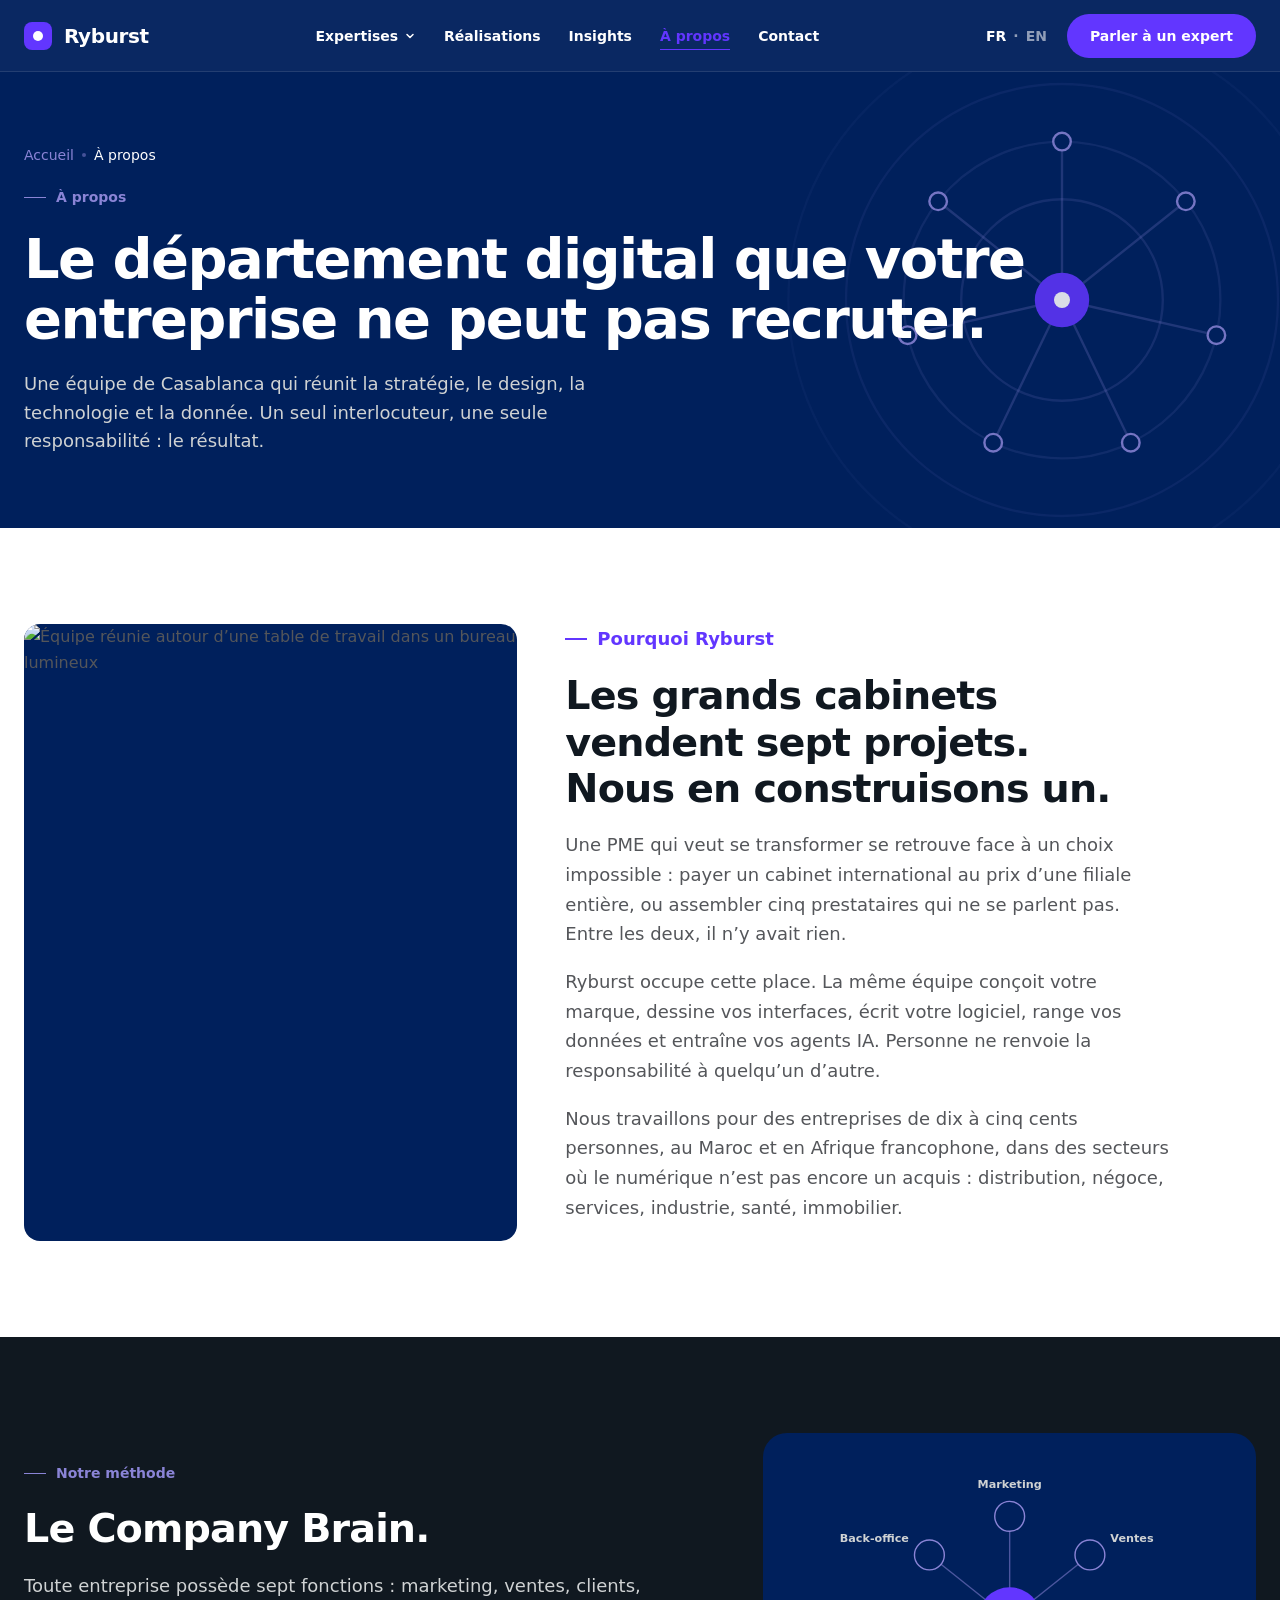
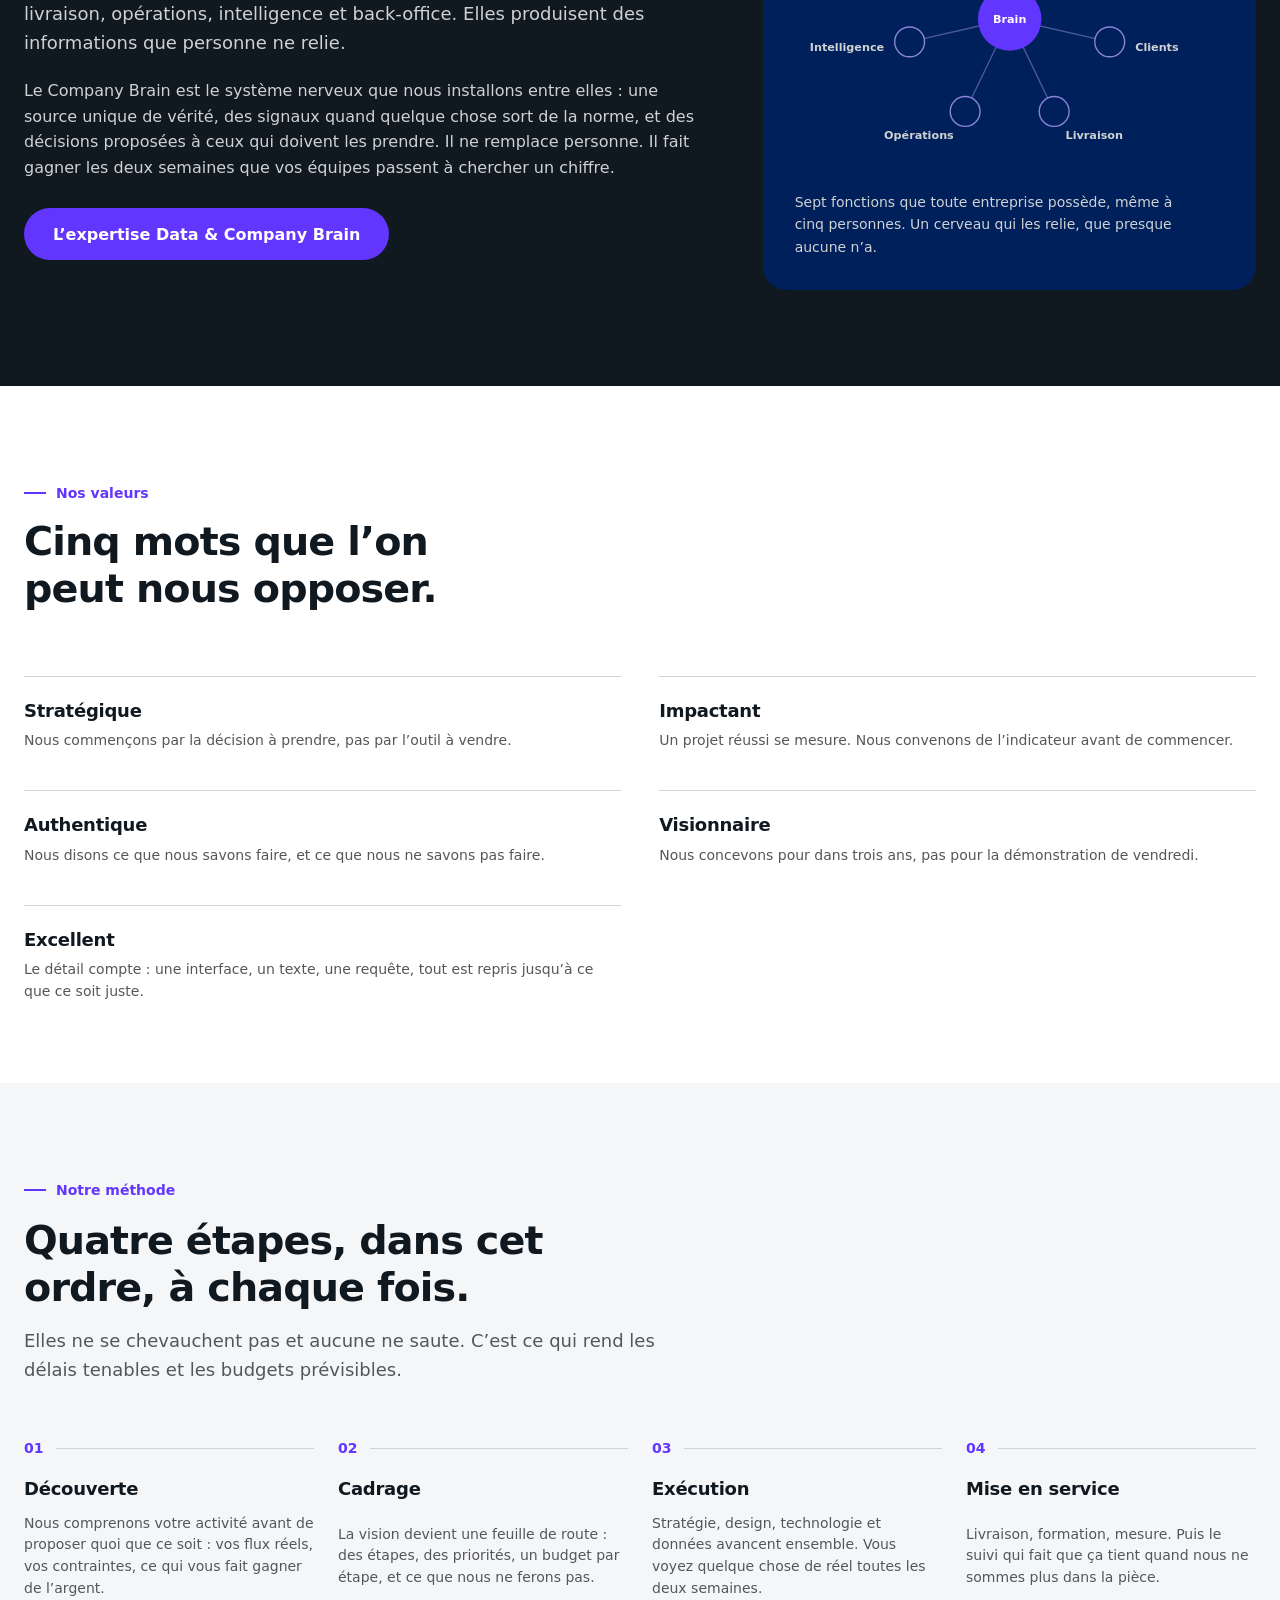
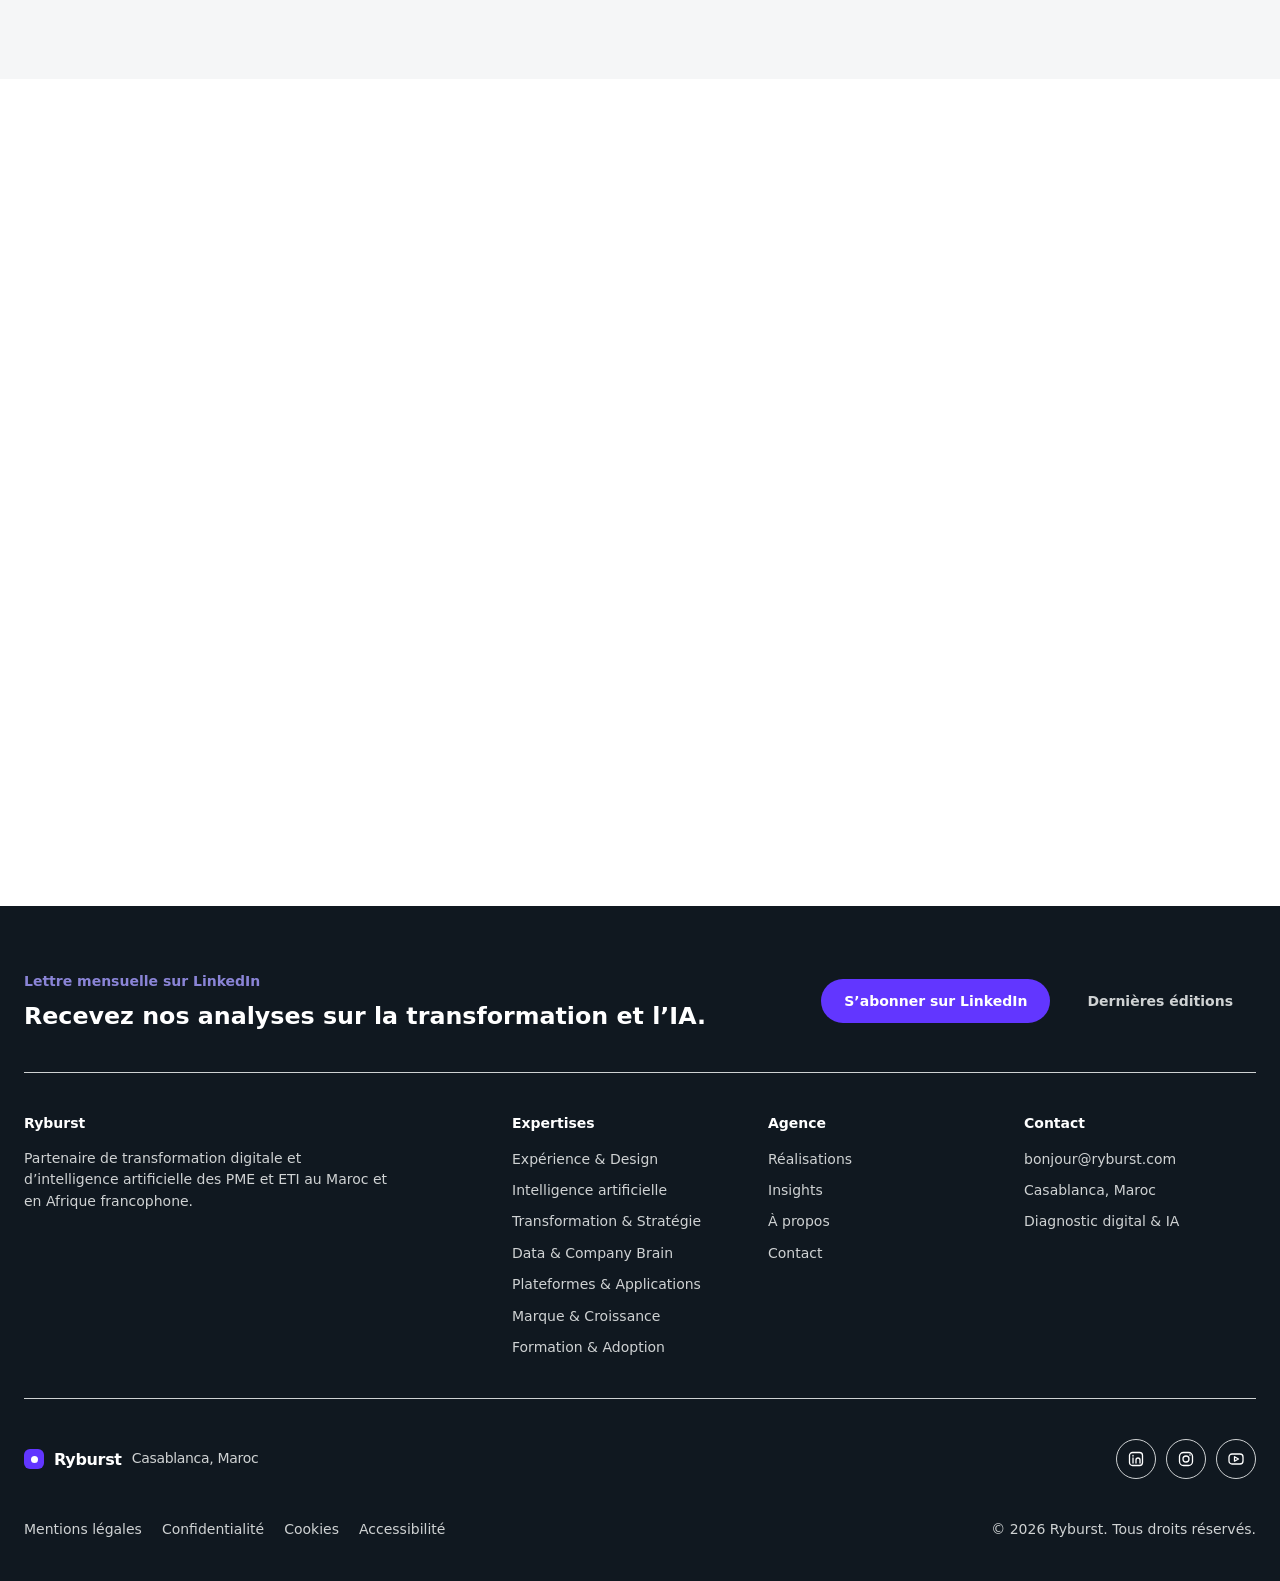
==== commit b68b9ee5: "Révélations sûres, images recalibrées, résultat chiffré allégé - les animations d'apparition ne masq" ====
--- a/a-propos/index.html
+++ b/a-propos/index.html
@@ -18,12 +18,12 @@
 <meta name="twitter:card" content="summary_large_image">
 <link rel="preconnect" href="https://rahmounirabii.github.io/ryburst-accueil">
 <link rel="preload" href="/ryburst-accueil/fonts/inter-latin.woff2" as="font" type="font/woff2" crossorigin>
-<style>@charset "utf-8";@font-face{font-family:'Inter';font-style:normal;font-weight:100 900;font-display:swap;src:url('/ryburst-accueil/fonts/inter-latin-ext.woff2') format('woff2');unicode-range:U+0100-02BA,U+02BD-02C5,U+02C7-02CC,U+02CE-02D7,U+02DD-02FF,U+0304,U+0308,U+0329,U+1D00-1DBF,U+1E00-1E9F,U+1EF2-1EFF,U+2020,U+20A0-20AB,U+20AD-20C0,U+2113,U+2C60-2C7F,U+A720-A7FF}@font-face{font-family:'Inter';font-style:normal;font-weight:100 900;font-display:swap;src:url('/ryburst-accueil/fonts/inter-latin.woff2') format('woff2');unicode-range:U+0000-00FF,U+0131,U+0152-0153,U+02BB-02BC,U+02C6,U+02DA,U+02DC,U+0304,U+0308,U+0329,U+2000-206F,U+20AC,U+2122,U+2191,U+2193,U+2212,U+2215,U+FEFF,U+FFFD}@font-face{font-family:'Inter fallback';src:local('Arial');size-adjust:107%;ascent-override:90%;descent-override:22.43%;line-gap-override:0%}:root{--bleu:#00205C; --violet:#6236FF; --lavande:#8A84D6; --orange:#FF4D00;--onyx:#101820; --ardoise:#54565A; --perle:#CFD2D3; --blanc:#FFFFFF;--orange-txt:#C43C00;--surface:#F5F6F7;--trait:var(--perle);--trait-sombre:rgba(207,210,211,.18);--violet-voile:rgba(98,54,255,.08);--lavande-voile:rgba(138,132,214,.16);--font:'Inter','Inter fallback',system-ui,-apple-system,'Segoe UI',Helvetica,Arial,sans-serif;--t-h1:clamp(2.25rem,1.35rem + 2.85vw,3.5rem);--t-h2:clamp(1.75rem,1.28rem + 1.5vw,2.5rem);--t-h3:clamp(1.25rem,1.1rem + .48vw,1.5rem);--t-lead:clamp(1.0625rem,1rem + .2vw,1.125rem);--t-body:1rem; --t-small:.875rem; --t-micro:.75rem;--gutter:clamp(1.25rem,.9rem + 1.6vw,1.5rem);--maxw:1280px;--section:clamp(3rem,1.7rem + 5.4vw,6rem);--gap:clamp(1rem,.6rem + 1.4vw,1.5rem);--r-s:8px; --r-m:16px; --r-l:24px; --r-pill:999px;--ease:cubic-bezier(.2,.7,.2,1);--ombre-carte:0 10px 30px rgba(0,32,80,.06);--ombre-lift:0 18px 40px rgba(0,32,80,.10);--header-h:72px;}@media (max-width:1024px){:root{--header-h:64px}}*,*::before,*::after{box-sizing:border-box}html{-webkit-text-size-adjust:100%;scroll-behavior:smooth;scroll-padding-top:calc(var(--header-h) + 16px)}body{margin:0;background:var(--blanc);color:var(--ardoise);font:400 var(--t-body)/1.6 var(--font);font-synthesis-weight:none;-webkit-font-smoothing:antialiased;text-rendering:optimizeLegibility;overflow-x:hidden;}img,svg,video,canvas{display:block;max-width:100%}img{height:auto;background:var(--surface)}h1,h2,h3,h4,p,figure,blockquote,ul,ol,dl{margin:0}ul,ol{padding:0;list-style:none}a{color:var(--violet);text-decoration:none}button{font:inherit;color:inherit;background:none;border:0;padding:0}:focus-visible{outline:2px solid var(--violet);outline-offset:3px;border-radius:4px}::selection{background:var(--violet);color:#fff}h1,h2,h3,.h1,.h2,.h3{color:var(--onyx);font-weight:700;line-height:1.15;letter-spacing:-.022em;text-wrap:balance}h1,.h1{font-size:var(--t-h1);line-height:1.08;letter-spacing:-.028em}h2,.h2{font-size:var(--t-h2);line-height:1.18}h3,.h3{font-size:var(--t-h3);line-height:1.3;font-weight:600;letter-spacing:-.014em}p{text-wrap:pretty}.lead{font-size:var(--t-lead);line-height:1.6;max-width:36em}.small{font-size:var(--t-small);line-height:1.55}.kicker{display:block;font-size:var(--t-small);font-weight:600;letter-spacing:.01em;color:var(--orange-txt)}.dark .kicker,.deep .kicker,.tuile .kicker,.carriere .kicker{color:var(--orange)}.eyebrow{display:flex;align-items:center;gap:10px;font-size:var(--t-small);font-weight:600;color:var(--violet)}.eyebrow::before{content:"";width:22px;height:1.5px;background:currentColor;flex:none}.num{font-variant-numeric:tabular-nums;font-feature-settings:"tnum" 1}.dark{background:var(--onyx);color:var(--perle)}.deep{background:var(--bleu);color:var(--perle)}.dark h1,.dark h2,.dark h3,.dark h4,.deep h1,.deep h2,.deep h3,.deep h4,.hero h1,.hero h2,.hero h3,.hero-page h1,.hero-page h2,.hero-page h3,.carriere h1,.carriere h2,.carriere h3,.dark .h1,.deep .h1,.hero .h1,.hero-page .h1{color:#fff}.dark .eyebrow,.deep .eyebrow,.hero .eyebrow,.hero-page .eyebrow,.carriere .eyebrow{color:var(--lavande)}.dark p,.deep p,.hero p,.hero-page p{color:var(--perle)}.band{background:var(--surface)}.wrap{width:100%;max-width:var(--maxw);margin-inline:auto;padding-inline:var(--gutter)}.section{padding-block:var(--section)}.section--top0{padding-top:0}.grid{display:grid;gap:var(--gap)}.cols-12{grid-template-columns:repeat(12,minmax(0,1fr))}.stack{display:flex;flex-direction:column}.row{display:flex;align-items:center;gap:var(--gap);flex-wrap:wrap}.between{display:flex;align-items:flex-end;justify-content:space-between;gap:var(--gap);flex-wrap:wrap}.rule{border:0;height:1px;background:var(--trait);margin:0}.dark .rule,.deep .rule{background:var(--trait-sombre)}.skip{position:fixed;left:16px;top:-64px;z-index:200;background:var(--violet);color:#fff;padding:12px 20px;border-radius:var(--r-s);font-weight:600;transition:top .2s var(--ease)}.skip:focus{top:16px;color:#fff}.vh{position:absolute;width:1px;height:1px;padding:0;margin:-1px;overflow:hidden;clip:rect(0 0 0 0);white-space:nowrap;border:0}.btn{display:inline-flex;align-items:center;justify-content:center;gap:10px;min-height:52px;padding:14px 28px;border-radius:var(--r-pill);font-weight:600;font-size:var(--t-body);line-height:1.2;text-align:center;cursor:pointer;border:1px solid transparent;transition:background-color .2s ease-out,color .2s ease-out,border-color .2s ease-out,transform .2s ease-out,box-shadow .2s ease-out;}.btn--sm{min-height:44px;padding:11px 22px;font-size:var(--t-small)}.btn--p{background:var(--violet);color:#fff}.btn--p:hover{background:var(--bleu);color:#fff;transform:translateY(-2px);box-shadow:0 10px 24px rgba(0,32,92,.22)}.btn--s{border-color:var(--onyx);color:var(--onyx)}.btn--s:hover{background:rgba(207,210,211,.25);color:var(--onyx)}.dark .btn--s,.deep .btn--s,.hero .btn--s,.hero-page .btn--s,.carriere .btn--s{border-color:#fff;color:#fff}.dark .btn--s:hover,.deep .btn--s:hover,.hero .btn--s:hover,.hero-page .btn--s:hover,.carriere .btn--s:hover{background:rgba(255,255,255,.12);color:#fff}.btn--g{border-color:var(--violet);color:var(--violet)}.btn--g:hover{background:var(--violet-voile);color:var(--violet)}.btn--w{background:#fff;color:var(--violet)}.btn--w:hover{background:var(--bleu);color:#fff;transform:translateY(-2px)}.lien{position:relative;display:inline-block;font-weight:600;color:var(--violet);padding-bottom:2px}.lien::after{content:"";position:absolute;inset:auto 0 0 0;height:1.5px;background:currentColor;transform:scaleX(0);transform-origin:left;transition:transform .15s ease-in-out}.lien:hover::after,a:hover>.lien::after,a:focus-visible>.lien::after{transform:scaleX(1)}.dark .lien,.deep .lien{color:var(--lavande)}.header{position:sticky;top:0;z-index:60;height:var(--header-h);background:rgba(0,32,92,.96);color:#fff;border-bottom:1px solid rgba(255,255,255,.10);transition:background-color .35s var(--ease),color .35s var(--ease),border-color .35s var(--ease);}.header.clair{background:rgba(255,255,255,.86);backdrop-filter:blur(12px);-webkit-backdrop-filter:blur(12px);color:var(--onyx);border-bottom-color:var(--trait)}.header .wrap{height:var(--header-h);display:flex;align-items:center;justify-content:space-between;gap:24px}.marque{display:flex;align-items:center;gap:12px;color:inherit;font-weight:700;font-size:1.25rem;letter-spacing:-.02em}.sceau{width:28px;height:28px;border-radius:var(--r-s);background:var(--violet);display:grid;place-items:center;flex:none}.sceau i{width:10px;height:10px;border-radius:var(--r-pill);background:#fff}.nav{display:flex;align-items:center;gap:28px}.nav>li{position:relative}.nav a,.nav button{position:relative;display:inline-flex;align-items:center;gap:6px;height:var(--header-h);font-size:var(--t-small);font-weight:600;color:inherit;cursor:pointer}.nav a::after,.nav button::after{content:"";position:absolute;left:0;right:0;bottom:22px;height:1.5px;background:var(--violet);transform:scaleX(0);transform-origin:left;transition:transform .15s ease-in-out}.nav a:hover,.nav button:hover{color:var(--violet)}.nav a:hover::after,.nav button:hover::after,.nav a[aria-current="page"]::after,.mega-hote:hover>button::after,.mega-hote:focus-within>button::after{transform:scaleX(1)}.nav a[aria-current="page"]{color:var(--violet)}.nav .chev{width:12px;height:12px;transition:transform .2s var(--ease)}.mega-hote:hover .chev,.mega-hote:focus-within .chev{transform:rotate(180deg)}.outils{display:flex;align-items:center;gap:20px}.lang{display:inline-flex;align-items:center;gap:7px;font-size:var(--t-small);font-weight:600;color:inherit}.lang b{font-weight:600}.lang span{opacity:.55}.burger{width:44px;height:44px;display:none;align-items:center;justify-content:center;cursor:pointer;color:inherit}.mega{position:absolute;left:50%;top:var(--header-h);transform:translate(-50%,10px);width:min(1120px,calc(100vw - 48px));background:#fff;color:var(--ardoise);border:1px solid var(--trait);border-radius:var(--r-l);box-shadow:var(--ombre-lift);padding:28px;display:grid;grid-template-columns:1.55fr .85fr .95fr;gap:28px;opacity:0;visibility:hidden;transition:opacity .2s var(--ease),transform .2s var(--ease),visibility .2s}.mega-hote:hover .mega,.mega-hote:focus-within .mega{opacity:1;visibility:visible;transform:translate(-50%,0)}.mega h4{font-size:var(--t-small);font-weight:600;color:var(--ardoise);margin-bottom:14px}.mega ul{display:grid;gap:2px}.mega--svc ul{grid-template-columns:1fr 1fr;column-gap:20px}.mega li a{display:grid;grid-template-columns:20px 1fr;gap:12px;align-items:start;padding:10px 12px;border-radius:12px;height:auto;color:var(--onyx);font-weight:600;font-size:.9375rem;line-height:1.35;transition:background-color .15s ease-in-out}.mega li a::after{display:none}.mega li a:hover{background:var(--surface);color:var(--onyx)}.mega li a svg{width:20px;height:20px;color:var(--violet);margin-top:1px}.mega li a small{display:block;font-weight:400;font-size:.8125rem;color:var(--ardoise);margin-top:2px}.mega-carte{background:var(--bleu);color:#fff;border-radius:var(--r-m);padding:24px;display:flex;flex-direction:column;gap:12px}.mega-carte strong{font-size:1.125rem;line-height:1.3;font-weight:600}.mega-carte p{color:var(--perle);font-size:var(--t-small)}.mega-carte .btn{margin-top:auto;align-self:flex-start}.tiroir{position:fixed;inset:0;z-index:70;background:var(--bleu);color:#fff;padding:20px var(--gutter) 40px;display:flex;flex-direction:column;gap:28px;overflow:auto;transform:translateX(100%);visibility:hidden;transition:transform .45s cubic-bezier(.77,0,.18,1),visibility .45s}body.menu .tiroir{transform:none;visibility:visible}.tiroir-haut{display:flex;align-items:center;justify-content:space-between;min-height:44px}.tiroir nav{display:grid}.tiroir nav>a{display:block;padding:15px 0;font-size:1.75rem;font-weight:700;line-height:1.2;letter-spacing:-.025em;color:#fff;border-bottom:1px solid rgba(255,255,255,.14)}.tiroir .sous{display:grid;gap:2px;padding:12px 0 4px}.tiroir .sous a{display:block;padding:9px 0;font-size:var(--t-body);font-weight:600;color:var(--perle)}.tiroir .bas{margin-top:auto;display:grid;gap:16px}.hero{position:relative;background:var(--bleu);color:var(--perle);overflow:hidden;contain:layout paint}.hero canvas{position:absolute;inset:0;width:100%;height:100%;z-index:0;opacity:0;transition:opacity 1.1s var(--ease)}body.pret .hero canvas{opacity:1}.hero .wrap{position:relative;z-index:1;padding-block:clamp(3rem,1.5rem + 6vw,7rem) clamp(2rem,1rem + 3vw,2.5rem);min-height:min(88vh,680px);display:flex;flex-direction:column;justify-content:space-between;gap:clamp(2rem,4vw,3.5rem)}.diapos{display:grid;max-width:min(680px,100%)}.diapo{grid-area:1/1;display:flex;flex-direction:column;gap:clamp(1.25rem,2.2vw,1.75rem);opacity:0;transform:translateY(12px);transition:opacity .55s var(--ease),transform .55s var(--ease);pointer-events:none}.diapo.actif{opacity:1;transform:none;pointer-events:auto}.diapo h1,.diapo .h1{color:#fff}.diapo .lead{color:var(--perle)}.diapo .actions{display:flex;flex-wrap:wrap;gap:14px}.onglets{display:grid;grid-template-columns:repeat(3,minmax(0,1fr));gap:var(--gap)}.onglet{display:grid;gap:12px;text-align:center;cursor:pointer;color:var(--lavande);font-size:var(--t-small);font-weight:600;line-height:1.35;transition:color .2s}.onglet[aria-selected="true"]{color:#fff}.onglet .piste{height:3px;background:rgba(255,255,255,.2);overflow:hidden}.onglet .piste i{display:block;height:100%;width:0;background:var(--violet)}.onglet[aria-selected="true"] .piste i{animation:progresse 7s linear forwards}@keyframes progresse{to{width:100%}}.hero-page{position:relative;background:var(--bleu);color:var(--perle);overflow:hidden;isolation:isolate}.hero-page .orbe{position:absolute;right:-8%;top:50%;translate:0 -50%;width:min(640px,58%);aspect-ratio:1;z-index:0;opacity:.85;pointer-events:none}.hero-page .wrap{position:relative;z-index:1;padding-block:clamp(2.5rem,1.4rem + 4.4vw,4.5rem) clamp(2.5rem,1.4rem + 4.4vw,4.5rem);display:grid;gap:20px;max-width:var(--maxw)}.hero-page .lead{color:var(--perle)}.fil{display:flex;flex-wrap:wrap;align-items:center;gap:8px;font-size:var(--t-small);color:var(--lavande)}.fil a{color:var(--lavande)}.fil a:hover{color:#fff}.fil li{display:flex;align-items:center;gap:8px}.fil li+li::before{content:"";width:4px;height:4px;border-radius:50%;background:currentColor;opacity:.5}.fil [aria-current]{color:#fff}.tuiles{display:grid;grid-template-columns:repeat(4,minmax(0,1fr));gap:var(--gap)}.tuile{position:relative;display:flex;flex-direction:column;justify-content:space-between;gap:24px;min-height:248px;padding:24px;border-radius:var(--r-m);overflow:hidden;color:#fff;background:var(--bleu);transition:transform .2s ease-out,box-shadow .2s ease-out}.tuile:hover{color:#fff;transform:translateY(-4px);box-shadow:var(--ombre-lift)}.tuile>*{position:relative;z-index:2}.tuile .fond{position:absolute;inset:0;z-index:0;width:100%;height:100%;object-fit:cover;opacity:.42;filter:saturate(0) contrast(1.08);transition:transform .7s var(--ease),opacity .3s ease-out}.tuile:hover .fond{transform:scale(1.06);opacity:.55}.tuile::after{content:"";position:absolute;inset:0;z-index:1;background:linear-gradient(to top,rgba(16,24,32,.6),rgba(16,24,32,0) 62%)}.tuile--onyx{background:var(--onyx)}.tuile--violet{background:var(--violet)}.tuile--large{grid-column:span 2}.tuile .ico{width:28px;height:28px;transition:transform .35s var(--ease)}.tuile:hover .ico{transform:translateX(4px)}.tuile .corps{display:grid;gap:8px}.tuile .nom{font-weight:600;font-size:1.125rem;line-height:1.3;letter-spacing:-.012em}.tuile--large .nom{font-size:var(--t-h3)}.tuile .dit{font-size:var(--t-small);line-height:1.5;color:var(--perle);max-height:0;opacity:0;overflow:hidden;transition:max-height .35s var(--ease),opacity .3s ease-out}.tuile:hover .dit,.tuile:focus-visible .dit{max-height:84px;opacity:1}.tuile .signe{position:absolute;z-index:2;right:24px;top:18px;display:flex;flex-direction:column;align-items:flex-end;gap:10px;pointer-events:none}.tuile .signe .aa{font-weight:700;font-size:clamp(4rem,7vw,7.5rem);line-height:.9;letter-spacing:-.05em;color:rgba(255,255,255,.16)}.tuile .signe .nuancier{display:flex;gap:7px}.tuile .signe .nuancier i{width:14px;height:14px;border-radius:50%;border:1.5px solid rgba(255,255,255,.55)}.tuile--plus{background:none;border:1px solid var(--trait);min-height:248px;align-items:center;justify-content:center;color:var(--violet)}.tuile--plus:hover{background:var(--violet-voile);color:var(--violet);transform:translateY(-4px);box-shadow:none}.tuile--plus::after{display:none}.technos{display:grid;grid-template-columns:repeat(5,minmax(0,1fr));gap:var(--gap);margin-top:28px}.techno{min-height:96px;border:1px solid var(--trait);border-radius:var(--r-m);display:flex;align-items:center;justify-content:center;gap:12px;padding:16px;font-weight:600;font-size:.9375rem;color:var(--ardoise);text-align:center;transition:border-color .2s ease-out,transform .2s ease-out,color .2s ease-out}.techno:hover{border-color:var(--lavande);color:var(--onyx);transform:translateY(-2px)}.techno svg{width:26px;height:26px;fill:currentColor;flex:none}.media{position:relative;border-radius:var(--r-m);overflow:hidden;background:var(--bleu);aspect-ratio:4/3}.media img{position:absolute;inset:0;width:100%;height:100%;object-fit:cover;transition:transform .7s var(--ease)}.media--16{aspect-ratio:16/9}a:hover .media img{transform:scale(1.045)}.cartes{display:grid;grid-template-columns:repeat(3,minmax(0,1fr));gap:var(--gap)}.carte{display:grid;grid-template-rows:auto 1fr;border:1px solid var(--trait);border-radius:var(--r-l);overflow:hidden;background:#fff;color:inherit;box-shadow:var(--ombre-carte);transition:transform .2s ease-out,box-shadow .2s ease-out}.carte:hover{color:inherit;transform:translateY(-4px);box-shadow:var(--ombre-lift)}.carte .media{border-radius:0}.carte .corps{padding:24px;display:grid;gap:10px;align-content:start}.carte .meta{font-size:var(--t-small);color:var(--ardoise)}.cas{display:grid;grid-template-columns:repeat(2,minmax(0,1fr));gap:clamp(1.5rem,3vw,3rem)}.cas-phare{display:grid;gap:16px;align-content:start;color:inherit}.cas-phare:hover{color:inherit}.cas-liste{display:grid;align-content:start}.cas-item{display:grid;gap:10px;padding-block:26px;border-bottom:1px solid var(--trait);color:inherit}.cas-item:first-child{padding-top:0}.cas-item:last-child{border-bottom:0}.cas-item:hover{color:inherit}.chiffre{display:flex;align-items:baseline;gap:8px}.chiffre b{font-size:clamp(1.75rem,1.4rem + 1.2vw,2.25rem);font-weight:700;color:var(--onyx);letter-spacing:-.03em;line-height:1}.chiffre span{font-size:var(--t-small);color:var(--ardoise)}.diag .wrap{display:grid;grid-template-columns:minmax(0,1fr) minmax(0,1fr);gap:clamp(2rem,4vw,3rem);align-items:center}.diag .texte{display:grid;gap:18px;justify-items:start}.score{border:1px solid var(--trait-sombre);border-radius:var(--r-l);padding:clamp(1.5rem,3vw,2rem);display:grid;gap:22px;background:rgba(255,255,255,.035)}.score-haut{display:flex;align-items:baseline;justify-content:space-between;gap:16px}.score-haut span{color:var(--lavande);font-size:var(--t-small);font-weight:600}.score-haut b{font-size:3rem;font-weight:700;color:#fff;letter-spacing:-.035em;line-height:1}.score-haut b small{font-size:1rem;font-weight:600;color:var(--perle);letter-spacing:0}.barres{display:grid;gap:14px}.barre{display:grid;grid-template-columns:7.5rem 1fr 2.5rem;align-items:center;gap:16px;font-size:var(--t-small);color:var(--perle)}.barre .piste{height:6px;border-radius:var(--r-pill);background:rgba(255,255,255,.13);overflow:hidden}.barre .piste i{display:block;height:100%;width:var(--v);border-radius:var(--r-pill);background:var(--lavande)}.barre--bas .piste i{background:var(--orange)}.barre em{font-style:normal;text-align:right;color:#fff;font-weight:600}.score.vu .barre .piste i{animation:pousse 1.1s var(--ease) both;animation-delay:calc(var(--i) * 75ms)}@keyframes pousse{from{width:0}to{width:var(--v)}}.score-pied{font-size:var(--t-small);color:var(--perle);border-top:1px solid var(--trait-sombre);padding-top:16px}.methode{display:grid;grid-template-columns:repeat(4,minmax(0,1fr));gap:var(--gap);counter-reset:etape}.etape{position:relative;display:grid;gap:12px;padding-top:28px;border-top:1px solid var(--trait)}.etape::before{counter-increment:etape;content:"0" counter(etape);position:absolute;top:-.85em;left:0;background:var(--blanc);padding-right:12px;font-size:var(--t-small);font-weight:700;color:var(--violet);font-variant-numeric:tabular-nums}.band .etape::before{background:var(--surface)}.etape h3{font-size:1.125rem}.apropos .wrap{display:grid;grid-template-columns:minmax(0,7fr) minmax(0,5fr);gap:clamp(2rem,4vw,3rem);align-items:center}.apropos .texte{display:grid;gap:20px;justify-items:start}.puces{display:flex;flex-wrap:wrap;gap:10px}.puce{display:inline-flex;align-items:center;min-height:40px;padding:0 16px;border:1px solid var(--trait);border-radius:var(--r-pill);font-size:var(--t-small);font-weight:600;color:var(--onyx)}.cerveau{background:var(--bleu);border-radius:var(--r-l);padding:clamp(1.5rem,3vw,2rem);color:#fff;display:grid;gap:18px}.cerveau svg{width:100%;height:auto}.cerveau .lien-l{stroke:var(--lavande);stroke-opacity:.55;stroke-width:1.5;fill:none}.cerveau .noeud{fill:var(--bleu);stroke:var(--lavande);stroke-width:1.5;transform-box:fill-box;transform-origin:center}.cerveau .coeur{fill:var(--violet);transform-box:fill-box;transform-origin:center}.cerveau text{font:600 12px var(--font);fill:var(--perle)}.cerveau .coeur-txt{font-weight:700;fill:#fff}.cerveau .legende{font-size:var(--t-small);color:var(--perle)}.cerveau.vu .lien-l{stroke-dasharray:1;stroke-dashoffset:1;animation:trace 1s var(--ease) both;animation-delay:calc(var(--i) * 85ms)}.cerveau.vu .noeud,.cerveau.vu .coeur{transform:scale(0);animation:eclot .45s var(--ease) both;animation-delay:calc(.48s + var(--i) * 85ms)}.cerveau.vu text{opacity:0;animation:parait .45s var(--ease) both;animation-delay:calc(.9s + var(--i) * 55ms)}@keyframes trace{to{stroke-dashoffset:0}}@keyframes eclot{to{transform:scale(1)}}@keyframes parait{to{opacity:1}}.carriere{position:relative;border-radius:var(--r-l);overflow:hidden;background:var(--onyx);color:#fff;padding:clamp(1.5rem,4vw,3rem);min-height:360px;display:grid;align-content:center;gap:22px;isolation:isolate}.carriere>*{position:relative;z-index:2}.carriere .fond{position:absolute;inset:0;z-index:0;width:100%;height:100%;object-fit:cover;opacity:.4}.carriere::after{content:"";position:absolute;inset:0;z-index:1;background:linear-gradient(90deg,rgba(16,24,32,.94) 0%,rgba(16,24,32,.6) 58%,rgba(16,24,32,.25) 100%)}.carriere p{color:#fff;font-size:var(--t-h3);font-weight:600;line-height:1.3;max-width:22em}.carriere .btn{justify-self:start}.duo{display:grid;grid-template-columns:repeat(2,minmax(0,1fr))}.duo>div{min-height:340px;display:flex;flex-direction:column;align-items:center;justify-content:center;gap:22px;padding:clamp(2.5rem,5vw,3.5rem) var(--gutter);text-align:center}.duo h2{color:#fff;font-size:var(--t-h3);max-width:20em}.duo .a{background:var(--bleu)}.duo .b{background:var(--violet)}.prose{display:grid;gap:18px;max-width:38em}.prose p{font-size:var(--t-lead);line-height:1.65}.faire{display:grid;grid-template-columns:repeat(2,minmax(0,1fr));gap:clamp(1.5rem,3vw,2.5rem)}.faire-item{display:grid;gap:8px;padding-top:22px;border-top:1px solid var(--trait)}.faire-item h3{font-size:1.125rem}.livrables{display:grid;gap:0}.livrable{display:grid;grid-template-columns:22px 1fr;gap:14px;align-items:start;padding-block:16px;border-bottom:1px solid var(--trait-sombre);font-size:var(--t-lead);color:var(--perle)}.livrable:last-child{border-bottom:0}.livrable svg{width:22px;height:22px;color:var(--lavande);margin-top:3px}.paire{display:grid;grid-template-columns:minmax(0,5fr) minmax(0,7fr);gap:clamp(2rem,4vw,3rem);align-items:start}.paire--inv{grid-template-columns:minmax(0,7fr) minmax(0,5fr)}.liste-exp{display:grid;grid-template-columns:repeat(2,minmax(0,1fr));gap:var(--gap)}.exp-carte{display:grid;grid-template-columns:minmax(0,1fr);border:1px solid var(--trait);border-radius:var(--r-l);overflow:hidden;background:#fff;color:inherit;transition:transform .2s ease-out,box-shadow .2s ease-out,border-color .2s ease-out}.exp-carte:hover{color:inherit;transform:translateY(-4px);box-shadow:var(--ombre-lift);border-color:transparent}.exp-carte .media{border-radius:0;aspect-ratio:21/9}.exp-carte .corps{padding:24px;display:grid;gap:10px;align-content:start}.pied{background:var(--onyx);color:var(--perle);padding-block:clamp(2.5rem,5vw,4rem) 2.5rem}.pied a{color:var(--perle)}.pied .btn--p,.pied .btn--p:hover{color:#fff}.pied a:hover{color:#fff}.pied .lettre{display:flex;align-items:center;justify-content:space-between;gap:24px;flex-wrap:wrap}.pied .lettre .t{display:grid;gap:8px}.pied .lettre span{color:var(--lavande);font-size:var(--t-small);font-weight:600}.pied .lettre strong{color:#fff;font-size:var(--t-h3);font-weight:600;line-height:1.3}.pied .cols{display:grid;grid-template-columns:2fr 1fr 1fr 1fr;gap:var(--gap)}.pied .titre-col{font-size:var(--t-small);font-weight:600;line-height:1.5;letter-spacing:0;color:#fff;margin-bottom:14px}.pied .cols ul{display:grid;gap:9px;font-size:var(--t-small)}.pied .base{display:flex;align-items:center;justify-content:space-between;gap:16px;flex-wrap:wrap;font-size:var(--t-small)}.pied .marque{font-size:1rem;color:#fff}.pied .marque .sceau{width:20px;height:20px;border-radius:6px}.pied .marque .sceau i{width:7px;height:7px}.socials{display:flex;gap:10px}.socials a{width:40px;height:40px;border-radius:var(--r-pill);border:1px solid var(--perle);display:grid;place-items:center;color:#fff;transition:background-color .2s ease-out,border-color .2s ease-out}.socials a:hover{background:var(--violet);border-color:var(--violet)}.socials svg{width:18px;height:18px}.form{display:grid;gap:18px}.champ{display:grid;gap:8px}.champ label{font-size:var(--t-small);font-weight:600;color:var(--onyx)}.champ input,.champ select,.champ textarea{width:100%;min-height:52px;padding:14px 16px;border:1.5px solid var(--trait);border-radius:var(--r-s);font:400 var(--t-body)/1.5 var(--font);color:var(--onyx);background:#fff;transition:border-color .15s ease-in-out,box-shadow .15s ease-in-out}.champ textarea{min-height:140px;resize:vertical}.champ input:focus,.champ select:focus,.champ textarea:focus{outline:0;border-color:var(--violet);box-shadow:0 0 0 3px rgba(98,54,255,.2)}.champ .aide{font-size:var(--t-small);color:var(--ardoise)}.deux{display:grid;grid-template-columns:1fr 1fr;gap:18px}.note{display:flex;gap:12px;align-items:flex-start;padding:16px;border:1px solid var(--trait);border-radius:var(--r-m);background:var(--surface);font-size:var(--t-small)}.note svg{width:20px;height:20px;color:var(--violet);flex:none;margin-top:2px}.coord{display:grid;gap:22px;align-content:start}.coord-item{display:grid;grid-template-columns:22px 1fr;gap:14px;align-items:start}.coord-item svg{width:22px;height:22px;color:var(--violet);margin-top:2px}.coord-item strong{display:block;color:var(--onyx);font-weight:600}@media (prefers-reduced-motion:no-preference){.rev{opacity:0;transform:translateY(14px)}.rev.vu{animation:revele .62s var(--ease) both;animation-delay:calc(var(--i,0) * 65ms)}@keyframes revele{to{opacity:1;transform:none}}}@view-transition{navigation:auto}@media (prefers-reduced-motion:no-preference){::view-transition-old(root){animation:sortie .18s ease-in both}::view-transition-new(root){animation:entree .32s var(--ease) both}@keyframes sortie{to{opacity:0}}@keyframes entree{from{opacity:0;transform:translateY(8px)}}}main > section:nth-of-type(n+6){content-visibility:auto;contain-intrinsic-size:auto 760px}@media (max-width:1180px){.tuiles{grid-template-columns:repeat(3,minmax(0,1fr))}.technos{grid-template-columns:repeat(3,minmax(0,1fr))}.methode{grid-template-columns:repeat(2,minmax(0,1fr))}.pied .cols{grid-template-columns:1fr 1fr}}@media (max-width:1024px){.nav,.outils .lang,.outils .btn{display:none}.burger{display:flex}.hero .wrap{min-height:0}.hero-page .orbe{opacity:.4;right:-25%}.diag .wrap,.apropos .wrap,.paire,.paire--inv{grid-template-columns:1fr}.cas{grid-template-columns:1fr}.cartes,.liste-exp{grid-template-columns:1fr 1fr}.faire{grid-template-columns:1fr}}@media (max-width:760px){.tuiles{grid-template-columns:repeat(2,minmax(0,1fr))}.tuile{min-height:190px;padding:18px;gap:16px}.tuile--large{grid-column:span 2}.tuile .signe .aa{font-size:3.5rem}.tuile .dit{display:none}.technos{grid-template-columns:repeat(2,minmax(0,1fr))}.techno{min-height:76px;font-size:var(--t-small);gap:10px}.techno svg{width:22px;height:22px}.cartes,.liste-exp{grid-template-columns:1fr}.methode{grid-template-columns:1fr}.duo{grid-template-columns:1fr}.duo>div{min-height:0}.onglets{gap:8px}.onglet span{display:none}.diapo .actions .btn{width:100%}.barre{grid-template-columns:6rem 1fr 2.25rem;gap:12px}.score-haut b{font-size:2.5rem}.deux{grid-template-columns:1fr}.pied .cols{grid-template-columns:1fr}.carriere{min-height:0}.carriere::after{background:linear-gradient(180deg,rgba(16,24,32,.82),rgba(16,24,32,.94))}}@media (prefers-reduced-motion:reduce){html{scroll-behavior:auto}.chargeur{display:none!important}.hero canvas{opacity:1}.diapo{opacity:1;transform:none}.diapo:not(.actif){display:none}*,*::before,*::after{animation-duration:.001ms!important;animation-delay:0s!important;transition-duration:.001ms!important;scroll-behavior:auto!important}}.chargeur{position:fixed;inset:0;z-index:200;background:var(--bleu);color:#fff;display:flex;flex-direction:column;align-items:center;justify-content:center;gap:26px;transition:transform .8s cubic-bezier(.77,0,.18,1)}.chargeur.fini{transform:translateY(-100%)}.chargeur svg{width:72px;height:72px}.chargeur .anneau{fill:none;stroke:var(--lavande);stroke-width:2;stroke-dasharray:163.4;stroke-dashoffset:163.4;transform:rotate(-90deg);transform-origin:50% 50%;animation:tracer .9s var(--ease) .1s forwards}.chargeur .point{fill:var(--violet);transform:scale(0);transform-origin:50% 50%;animation:eclot .5s var(--ease) .6s forwards}.chargeur .nom{font-weight:700;font-size:1.5rem;letter-spacing:-.02em;display:flex}.chargeur .nom span{opacity:0;transform:translateY(8px);animation:parait-h .45s var(--ease) forwards}.chargeur .jauge{width:160px;height:2px;border-radius:2px;background:rgba(255,255,255,.18);overflow:hidden}.chargeur .jauge i{display:block;height:100%;width:0;background:var(--violet);animation:remplit 1.15s var(--ease) .15s forwards}@keyframes tracer{to{stroke-dashoffset:0}}@keyframes parait-h{to{opacity:1;transform:none}}@keyframes remplit{to{width:100%}}body.charge{overflow:hidden}@media print{.header,.tiroir,.chargeur,.duo,.onglets,.hero canvas{display:none!important}body{color:#000;background:#fff}a::after{content:" (" attr(href) ")";font-size:.8em;color:#555}}.mot-boite{display:inline-block;overflow:hidden;vertical-align:bottom;padding-bottom:.06em;margin-bottom:-.06em}.mot{display:inline-block}body.pret .diapo.actif .mot{animation:leve-masque .7s var(--ease) both;animation-delay:calc(var(--i) * 42ms)}@keyframes leve-masque{from{transform:translateY(105%)}to{transform:none}}@media (prefers-reduced-motion:reduce){.mot{transform:none!important;animation:none!important}}</style>
+<style>@charset "utf-8";@font-face{font-family:'Inter';font-style:normal;font-weight:100 900;font-display:swap;src:url('/ryburst-accueil/fonts/inter-latin-ext.woff2') format('woff2');unicode-range:U+0100-02BA,U+02BD-02C5,U+02C7-02CC,U+02CE-02D7,U+02DD-02FF,U+0304,U+0308,U+0329,U+1D00-1DBF,U+1E00-1E9F,U+1EF2-1EFF,U+2020,U+20A0-20AB,U+20AD-20C0,U+2113,U+2C60-2C7F,U+A720-A7FF}@font-face{font-family:'Inter';font-style:normal;font-weight:100 900;font-display:swap;src:url('/ryburst-accueil/fonts/inter-latin.woff2') format('woff2');unicode-range:U+0000-00FF,U+0131,U+0152-0153,U+02BB-02BC,U+02C6,U+02DA,U+02DC,U+0304,U+0308,U+0329,U+2000-206F,U+20AC,U+2122,U+2191,U+2193,U+2212,U+2215,U+FEFF,U+FFFD}@font-face{font-family:'Inter fallback';src:local('Arial');size-adjust:107%;ascent-override:90%;descent-override:22.43%;line-gap-override:0%}:root{--bleu:#00205C; --violet:#6236FF; --lavande:#8A84D6; --orange:#FF4D00;--onyx:#101820; --ardoise:#54565A; --perle:#CFD2D3; --blanc:#FFFFFF;--orange-txt:#C43C00;--surface:#F5F6F7;--trait:var(--perle);--trait-sombre:rgba(207,210,211,.18);--violet-voile:rgba(98,54,255,.08);--lavande-voile:rgba(138,132,214,.16);--font:'Inter','Inter fallback',system-ui,-apple-system,'Segoe UI',Helvetica,Arial,sans-serif;--t-h1:clamp(2.25rem,1.35rem + 2.85vw,3.5rem);--t-h2:clamp(1.75rem,1.28rem + 1.5vw,2.5rem);--t-h3:clamp(1.25rem,1.1rem + .48vw,1.5rem);--t-lead:clamp(1.0625rem,1rem + .2vw,1.125rem);--t-body:1rem; --t-small:.875rem; --t-micro:.75rem;--gutter:clamp(1.25rem,.9rem + 1.6vw,1.5rem);--maxw:1280px;--section:clamp(3rem,1.7rem + 5.4vw,6rem);--gap:clamp(1rem,.6rem + 1.4vw,1.5rem);--r-s:8px; --r-m:16px; --r-l:24px; --r-pill:999px;--ease:cubic-bezier(.2,.7,.2,1);--ombre-carte:0 10px 30px rgba(0,32,80,.06);--ombre-lift:0 18px 40px rgba(0,32,80,.10);--header-h:72px;}@media (max-width:1024px){:root{--header-h:64px}}*,*::before,*::after{box-sizing:border-box}html{-webkit-text-size-adjust:100%;scroll-behavior:smooth;scroll-padding-top:calc(var(--header-h) + 16px)}body{margin:0;background:var(--blanc);color:var(--ardoise);font:400 var(--t-body)/1.6 var(--font);font-synthesis-weight:none;-webkit-font-smoothing:antialiased;text-rendering:optimizeLegibility;overflow-x:hidden;}img,svg,video,canvas{display:block;max-width:100%}img{height:auto;background:transparent}h1,h2,h3,h4,p,figure,blockquote,ul,ol,dl{margin:0}ul,ol{padding:0;list-style:none}a{color:var(--violet);text-decoration:none}button{font:inherit;color:inherit;background:none;border:0;padding:0}:focus-visible{outline:2px solid var(--violet);outline-offset:3px;border-radius:4px}::selection{background:var(--violet);color:#fff}h1,h2,h3,.h1,.h2,.h3{color:var(--onyx);font-weight:700;line-height:1.15;letter-spacing:-.022em;text-wrap:balance}h1,.h1{font-size:var(--t-h1);line-height:1.08;letter-spacing:-.028em}h2,.h2{font-size:var(--t-h2);line-height:1.18}h3,.h3{font-size:var(--t-h3);line-height:1.3;font-weight:600;letter-spacing:-.014em}p{text-wrap:pretty}.lead{font-size:var(--t-lead);line-height:1.6;max-width:36em}.small{font-size:var(--t-small);line-height:1.55}.kicker{display:block;font-size:var(--t-small);font-weight:600;letter-spacing:.01em;color:var(--orange-txt)}.dark .kicker,.deep .kicker,.tuile .kicker,.carriere .kicker{color:var(--orange)}.eyebrow{display:flex;align-items:center;gap:10px;font-size:var(--t-small);font-weight:600;color:var(--violet)}.eyebrow::before{content:"";width:22px;height:1.5px;background:currentColor;flex:none}.num{font-variant-numeric:tabular-nums;font-feature-settings:"tnum" 1}.dark{background:var(--onyx);color:var(--perle)}.deep{background:var(--bleu);color:var(--perle)}.dark h1,.dark h2,.dark h3,.dark h4,.deep h1,.deep h2,.deep h3,.deep h4,.hero h1,.hero h2,.hero h3,.hero-page h1,.hero-page h2,.hero-page h3,.carriere h1,.carriere h2,.carriere h3,.dark .h1,.deep .h1,.hero .h1,.hero-page .h1{color:#fff}.dark .eyebrow,.deep .eyebrow,.hero .eyebrow,.hero-page .eyebrow,.carriere .eyebrow{color:var(--lavande)}.dark p,.deep p,.hero p,.hero-page p{color:var(--perle)}.band{background:var(--surface)}.wrap{width:100%;max-width:var(--maxw);margin-inline:auto;padding-inline:var(--gutter)}.section{padding-block:var(--section)}.section--top0{padding-top:0}.grid{display:grid;gap:var(--gap)}.cols-12{grid-template-columns:repeat(12,minmax(0,1fr))}.stack{display:flex;flex-direction:column}.row{display:flex;align-items:center;gap:var(--gap);flex-wrap:wrap}.between{display:flex;align-items:flex-end;justify-content:space-between;gap:var(--gap);flex-wrap:wrap}.rule{border:0;height:1px;background:var(--trait);margin:0}.dark .rule,.deep .rule{background:var(--trait-sombre)}.skip{position:fixed;left:16px;top:-64px;z-index:200;background:var(--violet);color:#fff;padding:12px 20px;border-radius:var(--r-s);font-weight:600;transition:top .2s var(--ease)}.skip:focus{top:16px;color:#fff}.vh{position:absolute;width:1px;height:1px;padding:0;margin:-1px;overflow:hidden;clip:rect(0 0 0 0);white-space:nowrap;border:0}.btn{display:inline-flex;align-items:center;justify-content:center;gap:10px;min-height:52px;padding:14px 28px;border-radius:var(--r-pill);font-weight:600;font-size:var(--t-body);line-height:1.2;text-align:center;cursor:pointer;border:1px solid transparent;transition:background-color .2s ease-out,color .2s ease-out,border-color .2s ease-out,transform .2s ease-out,box-shadow .2s ease-out;}.btn--sm{min-height:44px;padding:11px 22px;font-size:var(--t-small)}.btn--p{background:var(--violet);color:#fff}.btn--p:hover{background:var(--bleu);color:#fff;transform:translateY(-2px);box-shadow:0 10px 24px rgba(0,32,92,.22)}.btn--s{border-color:var(--onyx);color:var(--onyx)}.btn--s:hover{background:rgba(207,210,211,.25);color:var(--onyx)}.dark .btn--s,.deep .btn--s,.hero .btn--s,.hero-page .btn--s,.carriere .btn--s{border-color:#fff;color:#fff}.dark .btn--s:hover,.deep .btn--s:hover,.hero .btn--s:hover,.hero-page .btn--s:hover,.carriere .btn--s:hover{background:rgba(255,255,255,.12);color:#fff}.btn--g{border-color:var(--violet);color:var(--violet)}.btn--g:hover{background:var(--violet-voile);color:var(--violet)}.btn--w{background:#fff;color:var(--violet)}.btn--w:hover{background:var(--bleu);color:#fff;transform:translateY(-2px)}.lien{position:relative;display:inline-block;font-weight:600;color:var(--violet);padding-bottom:2px}.lien::after{content:"";position:absolute;inset:auto 0 0 0;height:1.5px;background:currentColor;transform:scaleX(0);transform-origin:left;transition:transform .15s ease-in-out}.lien:hover::after,a:hover>.lien::after,a:focus-visible>.lien::after{transform:scaleX(1)}.dark .lien,.deep .lien{color:var(--lavande)}.header{position:sticky;top:0;z-index:60;height:var(--header-h);background:rgba(0,32,92,.96);color:#fff;border-bottom:1px solid rgba(255,255,255,.10);transition:background-color .35s var(--ease),color .35s var(--ease),border-color .35s var(--ease);}.header.clair{background:rgba(255,255,255,.86);backdrop-filter:blur(12px);-webkit-backdrop-filter:blur(12px);color:var(--onyx);border-bottom-color:var(--trait)}.header .wrap{height:var(--header-h);display:flex;align-items:center;justify-content:space-between;gap:24px}.marque{display:flex;align-items:center;gap:12px;color:inherit;font-weight:700;font-size:1.25rem;letter-spacing:-.02em}.sceau{width:28px;height:28px;border-radius:var(--r-s);background:var(--violet);display:grid;place-items:center;flex:none}.sceau i{width:10px;height:10px;border-radius:var(--r-pill);background:#fff}.nav{display:flex;align-items:center;gap:28px}.nav>li{position:relative}.nav a,.nav button{position:relative;display:inline-flex;align-items:center;gap:6px;height:var(--header-h);font-size:var(--t-small);font-weight:600;color:inherit;cursor:pointer}.nav a::after,.nav button::after{content:"";position:absolute;left:0;right:0;bottom:22px;height:1.5px;background:var(--violet);transform:scaleX(0);transform-origin:left;transition:transform .15s ease-in-out}.nav a:hover,.nav button:hover{color:var(--violet)}.nav a:hover::after,.nav button:hover::after,.nav a[aria-current="page"]::after,.mega-hote:hover>button::after,.mega-hote:focus-within>button::after{transform:scaleX(1)}.nav a[aria-current="page"]{color:var(--violet)}.nav .chev{width:12px;height:12px;transition:transform .2s var(--ease)}.mega-hote:hover .chev,.mega-hote:focus-within .chev{transform:rotate(180deg)}.outils{display:flex;align-items:center;gap:20px}.lang{display:inline-flex;align-items:center;gap:7px;font-size:var(--t-small);font-weight:600;color:inherit}.lang b{font-weight:600}.lang span{opacity:.55}.burger{width:44px;height:44px;display:none;align-items:center;justify-content:center;cursor:pointer;color:inherit}.mega{position:absolute;left:50%;top:var(--header-h);transform:translate(-50%,10px);width:min(1120px,calc(100vw - 48px));background:#fff;color:var(--ardoise);border:1px solid var(--trait);border-radius:var(--r-l);box-shadow:var(--ombre-lift);padding:28px;display:grid;grid-template-columns:1.55fr .85fr .95fr;gap:28px;opacity:0;visibility:hidden;transition:opacity .2s var(--ease),transform .2s var(--ease),visibility .2s}.mega-hote:hover .mega,.mega-hote:focus-within .mega{opacity:1;visibility:visible;transform:translate(-50%,0)}.mega h4{font-size:var(--t-small);font-weight:600;color:var(--ardoise);margin-bottom:14px}.mega ul{display:grid;gap:2px}.mega--svc ul{grid-template-columns:1fr 1fr;column-gap:20px}.mega li a{display:grid;grid-template-columns:20px 1fr;gap:12px;align-items:start;padding:10px 12px;border-radius:12px;height:auto;color:var(--onyx);font-weight:600;font-size:.9375rem;line-height:1.35;transition:background-color .15s ease-in-out}.mega li a::after{display:none}.mega li a:hover{background:var(--surface);color:var(--onyx)}.mega li a svg{width:20px;height:20px;color:var(--violet);margin-top:1px}.mega li a small{display:block;font-weight:400;font-size:.8125rem;color:var(--ardoise);margin-top:2px}.mega-carte{background:var(--bleu);color:#fff;border-radius:var(--r-m);padding:24px;display:flex;flex-direction:column;gap:12px}.mega-carte strong{font-size:1.125rem;line-height:1.3;font-weight:600}.mega-carte p{color:var(--perle);font-size:var(--t-small)}.mega-carte .btn{margin-top:auto;align-self:flex-start}.tiroir{position:fixed;inset:0;z-index:70;background:var(--bleu);color:#fff;padding:20px var(--gutter) 40px;display:flex;flex-direction:column;gap:28px;overflow:auto;transform:translateX(100%);visibility:hidden;transition:transform .45s cubic-bezier(.77,0,.18,1),visibility .45s}body.menu .tiroir{transform:none;visibility:visible}.tiroir-haut{display:flex;align-items:center;justify-content:space-between;min-height:44px}.tiroir nav{display:grid}.tiroir nav>a{display:block;padding:15px 0;font-size:1.75rem;font-weight:700;line-height:1.2;letter-spacing:-.025em;color:#fff;border-bottom:1px solid rgba(255,255,255,.14)}.tiroir .sous{display:grid;gap:2px;padding:12px 0 4px}.tiroir .sous a{display:block;padding:9px 0;font-size:var(--t-body);font-weight:600;color:var(--perle)}.tiroir .bas{margin-top:auto;display:grid;gap:16px}.hero{position:relative;background:var(--bleu);color:var(--perle);overflow:hidden;contain:layout paint}.hero canvas{position:absolute;inset:0;width:100%;height:100%;z-index:0;opacity:0;transition:opacity 1.1s var(--ease)}body.pret .hero canvas{opacity:1}.hero .wrap{position:relative;z-index:1;padding-block:clamp(3rem,1.5rem + 6vw,7rem) clamp(2rem,1rem + 3vw,2.5rem);min-height:min(88vh,680px);display:flex;flex-direction:column;justify-content:space-between;gap:clamp(2rem,4vw,3.5rem)}.diapos{display:grid;max-width:min(680px,100%)}.diapo{grid-area:1/1;display:flex;flex-direction:column;gap:clamp(1.25rem,2.2vw,1.75rem);opacity:0;transform:translateY(12px);transition:opacity .55s var(--ease),transform .55s var(--ease);pointer-events:none}.diapo.actif{opacity:1;transform:none;pointer-events:auto}.diapo h1,.diapo .h1{color:#fff}.diapo .lead{color:var(--perle)}.diapo .actions{display:flex;flex-wrap:wrap;gap:14px}.onglets{display:grid;grid-template-columns:repeat(3,minmax(0,1fr));gap:var(--gap)}.onglet{display:grid;gap:12px;text-align:center;cursor:pointer;color:var(--lavande);font-size:var(--t-small);font-weight:600;line-height:1.35;transition:color .2s}.onglet[aria-selected="true"]{color:#fff}.onglet .piste{height:3px;background:rgba(255,255,255,.2);overflow:hidden}.onglet .piste i{display:block;height:100%;width:0;background:var(--violet)}.onglet[aria-selected="true"] .piste i{animation:progresse 7s linear forwards}@keyframes progresse{to{width:100%}}.hero-page{position:relative;background:var(--bleu);color:var(--perle);overflow:hidden;isolation:isolate}.hero-page .orbe{position:absolute;right:-8%;top:50%;translate:0 -50%;width:min(640px,58%);aspect-ratio:1;z-index:0;opacity:.85;pointer-events:none}.hero-page .wrap{position:relative;z-index:1;padding-block:clamp(2.5rem,1.4rem + 4.4vw,4.5rem) clamp(2.5rem,1.4rem + 4.4vw,4.5rem);display:grid;gap:20px;max-width:var(--maxw)}.hero-page .lead{color:var(--perle)}.fil{display:flex;flex-wrap:wrap;align-items:center;gap:8px;font-size:var(--t-small);color:var(--lavande)}.fil a{color:var(--lavande)}.fil a:hover{color:#fff}.fil li{display:flex;align-items:center;gap:8px}.fil li+li::before{content:"";width:4px;height:4px;border-radius:50%;background:currentColor;opacity:.5}.fil [aria-current]{color:#fff}.tuiles{display:grid;grid-template-columns:repeat(4,minmax(0,1fr));gap:var(--gap)}.tuile{position:relative;display:flex;flex-direction:column;justify-content:space-between;gap:24px;min-height:248px;padding:24px;border-radius:var(--r-m);overflow:hidden;color:#fff;background:var(--bleu);transition:transform .2s ease-out,box-shadow .2s ease-out}.tuile:hover{color:#fff;transform:translateY(-4px);box-shadow:var(--ombre-lift)}.tuile>*{position:relative;z-index:2}.tuile .fond{position:absolute;inset:0;z-index:0;width:100%;height:100%;object-fit:cover;opacity:.42;filter:saturate(0) contrast(1.08);transition:transform .7s var(--ease),opacity .3s ease-out}.tuile:hover .fond{transform:scale(1.06);opacity:.55}.tuile::after{content:"";position:absolute;inset:0;z-index:1;background:linear-gradient(to top,rgba(16,24,32,.6),rgba(16,24,32,0) 62%)}.tuile--onyx{background:var(--onyx)}.tuile--violet{background:var(--violet)}.tuile--large{grid-column:span 2}.tuile .ico{width:28px;height:28px;transition:transform .35s var(--ease)}.tuile:hover .ico{transform:translateX(4px)}.tuile .corps{display:grid;gap:8px}.tuile .nom{font-weight:600;font-size:1.125rem;line-height:1.3;letter-spacing:-.012em}.tuile--large .nom{font-size:var(--t-h3)}.tuile .dit{font-size:var(--t-small);line-height:1.5;color:var(--perle);max-height:0;opacity:0;overflow:hidden;transition:max-height .35s var(--ease),opacity .3s ease-out}.tuile:hover .dit,.tuile:focus-visible .dit{max-height:84px;opacity:1}.tuile .signe{position:absolute;z-index:2;right:24px;top:18px;display:flex;flex-direction:column;align-items:flex-end;gap:10px;pointer-events:none}.tuile .signe .aa{font-weight:700;font-size:clamp(4rem,7vw,7.5rem);line-height:.9;letter-spacing:-.05em;color:rgba(255,255,255,.16)}.tuile .signe .nuancier{display:flex;gap:7px}.tuile .signe .nuancier i{width:14px;height:14px;border-radius:50%;border:1.5px solid rgba(255,255,255,.55)}.tuile--plus{background:none;border:1px solid var(--trait);min-height:248px;align-items:center;justify-content:center;color:var(--violet)}.tuile--plus:hover{background:var(--violet-voile);color:var(--violet);transform:translateY(-4px);box-shadow:none}.tuile--plus::after{display:none}.technos{display:grid;grid-template-columns:repeat(5,minmax(0,1fr));gap:var(--gap);margin-top:28px}.techno{min-height:96px;border:1px solid var(--trait);border-radius:var(--r-m);display:flex;align-items:center;justify-content:center;gap:12px;padding:16px;font-weight:600;font-size:.9375rem;color:var(--ardoise);text-align:center;transition:border-color .2s ease-out,transform .2s ease-out,color .2s ease-out}.techno:hover{border-color:var(--lavande);color:var(--onyx);transform:translateY(-2px)}.techno svg{width:26px;height:26px;fill:currentColor;flex:none}.media{position:relative;border-radius:var(--r-m);overflow:hidden;background:var(--bleu);aspect-ratio:16/10}.media img{position:absolute;inset:0;width:100%;height:100%;object-fit:cover;transition:transform .7s var(--ease)}.media--16{aspect-ratio:16/9}a:hover .media img{transform:scale(1.045)}.cartes{display:grid;grid-template-columns:repeat(3,minmax(0,1fr));gap:var(--gap)}.carte{display:grid;grid-template-rows:auto 1fr;border:1px solid var(--trait);border-radius:var(--r-l);overflow:hidden;background:#fff;color:inherit;box-shadow:var(--ombre-carte);transition:transform .2s ease-out,box-shadow .2s ease-out}.carte:hover{color:inherit;transform:translateY(-4px);box-shadow:var(--ombre-lift)}.carte .media{border-radius:0}.carte .corps{padding:24px;display:grid;gap:10px;align-content:start}.carte .meta{font-size:var(--t-small);color:var(--ardoise)}.cas{display:grid;grid-template-columns:repeat(2,minmax(0,1fr));gap:clamp(1.5rem,3vw,3rem)}.cas-phare{display:grid;gap:14px;align-content:start;color:inherit}.cas-phare h3{font-size:var(--t-h3)}.cas-phare:hover{color:inherit}.cas-liste{display:grid;align-content:start}.cas-item{display:grid;gap:9px;padding-block:24px;border-bottom:1px solid var(--trait);color:inherit}.cas-item:first-child{padding-top:0}.cas-item:last-child{border-bottom:0}.cas-item:hover{color:inherit}.chiffre{display:flex;align-items:baseline;gap:8px;flex-wrap:wrap;padding-top:2px}.chiffre b{font-size:1.25rem;font-weight:700;color:var(--violet);letter-spacing:-.02em;line-height:1.25}.chiffre span{font-size:var(--t-small);color:var(--ardoise)}.dark .chiffre b,.deep .chiffre b{color:var(--lavande)}.dark .chiffre span,.deep .chiffre span{color:var(--perle)}.diag .wrap{display:grid;grid-template-columns:minmax(0,1fr) minmax(0,1fr);gap:clamp(2rem,4vw,3rem);align-items:center}.diag .texte{display:grid;gap:18px;justify-items:start}.score{border:1px solid var(--trait-sombre);border-radius:var(--r-l);padding:clamp(1.5rem,3vw,2rem);display:grid;gap:22px;background:rgba(255,255,255,.035)}.score-haut{display:flex;align-items:baseline;justify-content:space-between;gap:16px}.score-haut span{color:var(--lavande);font-size:var(--t-small);font-weight:600}.score-haut b{font-size:3rem;font-weight:700;color:#fff;letter-spacing:-.035em;line-height:1}.score-haut b small{font-size:1rem;font-weight:600;color:var(--perle);letter-spacing:0}.barres{display:grid;gap:14px}.barre{display:grid;grid-template-columns:7.5rem 1fr 2.5rem;align-items:center;gap:16px;font-size:var(--t-small);color:var(--perle)}.barre .piste{height:6px;border-radius:var(--r-pill);background:rgba(255,255,255,.13);overflow:hidden}.barre .piste i{display:block;height:100%;width:var(--v);border-radius:var(--r-pill);background:var(--lavande)}.barre--bas .piste i{background:var(--orange)}.barre em{font-style:normal;text-align:right;color:#fff;font-weight:600}.score.vu .barre .piste i{animation:pousse 1.1s var(--ease) both;animation-delay:calc(var(--i) * 75ms)}@keyframes pousse{from{width:0}to{width:var(--v)}}.score-pied{font-size:var(--t-small);color:var(--perle);border-top:1px solid var(--trait-sombre);padding-top:16px}.methode{display:grid;grid-template-columns:repeat(4,minmax(0,1fr));gap:var(--gap);counter-reset:etape}.etape{position:relative;display:grid;gap:12px;padding-top:28px;border-top:1px solid var(--trait)}.etape::before{counter-increment:etape;content:"0" counter(etape);position:absolute;top:-.85em;left:0;background:var(--blanc);padding-right:12px;font-size:var(--t-small);font-weight:700;color:var(--violet);font-variant-numeric:tabular-nums}.band .etape::before{background:var(--surface)}.etape h3{font-size:1.125rem}.apropos .wrap{display:grid;grid-template-columns:minmax(0,7fr) minmax(0,5fr);gap:clamp(2rem,4vw,3rem);align-items:center}.apropos .texte{display:grid;gap:20px;justify-items:start}.puces{display:flex;flex-wrap:wrap;gap:10px}.puce{display:inline-flex;align-items:center;min-height:40px;padding:0 16px;border:1px solid var(--trait);border-radius:var(--r-pill);font-size:var(--t-small);font-weight:600;color:var(--onyx)}.cerveau{background:var(--bleu);border-radius:var(--r-l);padding:clamp(1.5rem,3vw,2rem);color:#fff;display:grid;gap:18px}.cerveau svg{width:100%;height:auto}.cerveau .lien-l{stroke:var(--lavande);stroke-opacity:.55;stroke-width:1.5;fill:none}.cerveau .noeud{fill:var(--bleu);stroke:var(--lavande);stroke-width:1.5;transform-box:fill-box;transform-origin:center}.cerveau .coeur{fill:var(--violet);transform-box:fill-box;transform-origin:center}.cerveau text{font:600 12px var(--font);fill:var(--perle)}.cerveau .coeur-txt{font-weight:700;fill:#fff}.cerveau .legende{font-size:var(--t-small);color:var(--perle)}.cerveau.vu .lien-l{stroke-dasharray:1;stroke-dashoffset:1;animation:trace 1s var(--ease) both;animation-delay:calc(var(--i) * 85ms)}.cerveau.vu .noeud,.cerveau.vu .coeur{transform:scale(0);animation:eclot .45s var(--ease) both;animation-delay:calc(.48s + var(--i) * 85ms)}.cerveau.vu text{opacity:0;animation:parait .45s var(--ease) both;animation-delay:calc(.9s + var(--i) * 55ms)}@keyframes trace{to{stroke-dashoffset:0}}@keyframes eclot{to{transform:scale(1)}}@keyframes parait{to{opacity:1}}.carriere{position:relative;border-radius:var(--r-l);overflow:hidden;background:var(--onyx);color:#fff;padding:clamp(1.5rem,4vw,3rem);min-height:360px;display:grid;align-content:center;gap:22px;isolation:isolate}.carriere>*{position:relative;z-index:2}.carriere .fond{position:absolute;inset:0;z-index:0;width:100%;height:100%;object-fit:cover;opacity:.4}.carriere::after{content:"";position:absolute;inset:0;z-index:1;background:linear-gradient(90deg,rgba(16,24,32,.94) 0%,rgba(16,24,32,.6) 58%,rgba(16,24,32,.25) 100%)}.carriere p{color:#fff;font-size:var(--t-h3);font-weight:600;line-height:1.3;max-width:22em}.carriere .btn{justify-self:start}.duo{display:grid;grid-template-columns:repeat(2,minmax(0,1fr))}.duo>div{min-height:340px;display:flex;flex-direction:column;align-items:center;justify-content:center;gap:22px;padding:clamp(2.5rem,5vw,3.5rem) var(--gutter);text-align:center}.duo h2{color:#fff;font-size:var(--t-h3);max-width:20em}.duo .a{background:var(--bleu)}.duo .b{background:var(--violet)}.prose{display:grid;gap:18px;max-width:38em}.prose p{font-size:var(--t-lead);line-height:1.65}.faire{display:grid;grid-template-columns:repeat(2,minmax(0,1fr));gap:clamp(1.5rem,3vw,2.5rem)}.faire-item{display:grid;gap:8px;padding-top:22px;border-top:1px solid var(--trait)}.faire-item h3{font-size:1.125rem}.livrables{display:grid;gap:0}.livrable{display:grid;grid-template-columns:22px 1fr;gap:14px;align-items:start;padding-block:16px;border-bottom:1px solid var(--trait-sombre);font-size:var(--t-lead);color:var(--perle)}.livrable:last-child{border-bottom:0}.livrable svg{width:22px;height:22px;color:var(--lavande);margin-top:3px}.paire{display:grid;grid-template-columns:minmax(0,5fr) minmax(0,7fr);gap:clamp(2rem,4vw,3rem);align-items:start}.paire--inv{grid-template-columns:minmax(0,7fr) minmax(0,5fr)}.liste-exp{display:grid;grid-template-columns:repeat(2,minmax(0,1fr));gap:var(--gap)}.exp-carte{display:grid;grid-template-columns:minmax(0,1fr);border:1px solid var(--trait);border-radius:var(--r-l);overflow:hidden;background:#fff;color:inherit;transition:transform .2s ease-out,box-shadow .2s ease-out,border-color .2s ease-out}.exp-carte:hover{color:inherit;transform:translateY(-4px);box-shadow:var(--ombre-lift);border-color:transparent}.exp-carte .media{border-radius:0;aspect-ratio:21/9}.exp-carte .corps{padding:24px;display:grid;gap:10px;align-content:start}.pied{background:var(--onyx);color:var(--perle);padding-block:clamp(2.5rem,5vw,4rem) 2.5rem}.pied a{color:var(--perle)}.pied .btn--p,.pied .btn--p:hover{color:#fff}.pied a:hover{color:#fff}.pied .lettre{display:flex;align-items:center;justify-content:space-between;gap:24px;flex-wrap:wrap}.pied .lettre .t{display:grid;gap:8px}.pied .lettre span{color:var(--lavande);font-size:var(--t-small);font-weight:600}.pied .lettre strong{color:#fff;font-size:var(--t-h3);font-weight:600;line-height:1.3}.pied .cols{display:grid;grid-template-columns:2fr 1fr 1fr 1fr;gap:var(--gap)}.pied .titre-col{font-size:var(--t-small);font-weight:600;line-height:1.5;letter-spacing:0;color:#fff;margin-bottom:14px}.pied .cols ul{display:grid;gap:9px;font-size:var(--t-small)}.pied .base{display:flex;align-items:center;justify-content:space-between;gap:16px;flex-wrap:wrap;font-size:var(--t-small)}.pied .marque{font-size:1rem;color:#fff}.pied .marque .sceau{width:20px;height:20px;border-radius:6px}.pied .marque .sceau i{width:7px;height:7px}.socials{display:flex;gap:10px}.socials a{width:40px;height:40px;border-radius:var(--r-pill);border:1px solid var(--perle);display:grid;place-items:center;color:#fff;transition:background-color .2s ease-out,border-color .2s ease-out}.socials a:hover{background:var(--violet);border-color:var(--violet)}.socials svg{width:18px;height:18px}.form{display:grid;gap:18px}.champ{display:grid;gap:8px}.champ label{font-size:var(--t-small);font-weight:600;color:var(--onyx)}.champ input,.champ select,.champ textarea{width:100%;min-height:52px;padding:14px 16px;border:1.5px solid var(--trait);border-radius:var(--r-s);font:400 var(--t-body)/1.5 var(--font);color:var(--onyx);background:#fff;transition:border-color .15s ease-in-out,box-shadow .15s ease-in-out}.champ textarea{min-height:140px;resize:vertical}.champ input:focus,.champ select:focus,.champ textarea:focus{outline:0;border-color:var(--violet);box-shadow:0 0 0 3px rgba(98,54,255,.2)}.champ .aide{font-size:var(--t-small);color:var(--ardoise)}.deux{display:grid;grid-template-columns:1fr 1fr;gap:18px}.note{display:flex;gap:12px;align-items:flex-start;padding:16px;border:1px solid var(--trait);border-radius:var(--r-m);background:var(--surface);font-size:var(--t-small)}.note svg{width:20px;height:20px;color:var(--violet);flex:none;margin-top:2px}.coord{display:grid;gap:22px;align-content:start}.coord-item{display:grid;grid-template-columns:22px 1fr;gap:14px;align-items:start}.coord-item svg{width:22px;height:22px;color:var(--violet);margin-top:2px}.coord-item strong{display:block;color:var(--onyx);font-weight:600}@media (prefers-reduced-motion:no-preference){.rev{transform:translateY(16px)}.rev.vu{animation:revele .6s var(--ease) both;animation-delay:calc(var(--i,0) * 60ms)}@keyframes revele{from{transform:translateY(16px)}to{transform:none}}}@view-transition{navigation:auto}@media (prefers-reduced-motion:no-preference){::view-transition-old(root){animation:sortie .18s ease-in both}::view-transition-new(root){animation:entree .32s var(--ease) both}@keyframes sortie{to{opacity:0}}@keyframes entree{from{opacity:0;transform:translateY(8px)}}}main > section:nth-of-type(n+6){content-visibility:auto;contain-intrinsic-size:auto 760px}@media (max-width:1180px){.tuiles{grid-template-columns:repeat(3,minmax(0,1fr))}.technos{grid-template-columns:repeat(3,minmax(0,1fr))}.methode{grid-template-columns:repeat(2,minmax(0,1fr))}.pied .cols{grid-template-columns:1fr 1fr}}@media (max-width:1024px){.nav,.outils .lang,.outils .btn{display:none}.burger{display:flex}.hero .wrap{min-height:0}.hero-page .orbe{opacity:.4;right:-25%}.diag .wrap,.apropos .wrap,.paire,.paire--inv{grid-template-columns:1fr}.cas{grid-template-columns:1fr}.cartes,.liste-exp{grid-template-columns:1fr 1fr}.faire{grid-template-columns:1fr}}@media (max-width:760px){.tuiles{grid-template-columns:repeat(2,minmax(0,1fr))}.tuile{min-height:190px;padding:18px;gap:16px}.tuile--large{grid-column:span 2}.tuile .signe .aa{font-size:3.5rem}.tuile .dit{display:none}.technos{grid-template-columns:repeat(2,minmax(0,1fr))}.techno{min-height:76px;font-size:var(--t-small);gap:10px}.techno svg{width:22px;height:22px}.cartes,.liste-exp{grid-template-columns:1fr}.methode{grid-template-columns:1fr}.duo{grid-template-columns:1fr}.duo>div{min-height:0}.onglets{gap:8px}.onglet span{display:none}.diapo .actions .btn{width:100%}.barre{grid-template-columns:6rem 1fr 2.25rem;gap:12px}.score-haut b{font-size:2.5rem}.deux{grid-template-columns:1fr}.pied .cols{grid-template-columns:1fr}.carriere{min-height:0}.carriere::after{background:linear-gradient(180deg,rgba(16,24,32,.82),rgba(16,24,32,.94))}}@media (prefers-reduced-motion:reduce){html{scroll-behavior:auto}.chargeur{display:none!important}.hero canvas{opacity:1}.diapo{opacity:1;transform:none}.diapo:not(.actif){display:none}*,*::before,*::after{animation-duration:.001ms!important;animation-delay:0s!important;transition-duration:.001ms!important;scroll-behavior:auto!important}}.chargeur{position:fixed;inset:0;z-index:200;background:var(--bleu);color:#fff;display:flex;flex-direction:column;align-items:center;justify-content:center;gap:26px;transition:transform .8s cubic-bezier(.77,0,.18,1)}.chargeur.fini{transform:translateY(-100%)}.chargeur svg{width:72px;height:72px}.chargeur .anneau{fill:none;stroke:var(--lavande);stroke-width:2;stroke-dasharray:163.4;stroke-dashoffset:163.4;transform:rotate(-90deg);transform-origin:50% 50%;animation:tracer .9s var(--ease) .1s forwards}.chargeur .point{fill:var(--violet);transform:scale(0);transform-origin:50% 50%;animation:eclot .5s var(--ease) .6s forwards}.chargeur .nom{font-weight:700;font-size:1.5rem;letter-spacing:-.02em;display:flex}.chargeur .nom span{opacity:0;transform:translateY(8px);animation:parait-h .45s var(--ease) forwards}.chargeur .jauge{width:160px;height:2px;border-radius:2px;background:rgba(255,255,255,.18);overflow:hidden}.chargeur .jauge i{display:block;height:100%;width:0;background:var(--violet);animation:remplit 1.15s var(--ease) .15s forwards}@keyframes tracer{to{stroke-dashoffset:0}}@keyframes parait-h{to{opacity:1;transform:none}}@keyframes remplit{to{width:100%}}body.charge{overflow:hidden}@media print{.header,.tiroir,.chargeur,.duo,.onglets,.hero canvas{display:none!important}body{color:#000;background:#fff}a::after{content:" (" attr(href) ")";font-size:.8em;color:#555}}.mot-boite{display:inline-block;overflow:hidden;vertical-align:bottom;padding-bottom:.06em;margin-bottom:-.06em}.mot{display:inline-block}body.pret .diapo.actif .mot{animation:leve-masque .7s var(--ease) both;animation-delay:calc(var(--i) * 42ms)}@keyframes leve-masque{from{transform:translateY(105%)}to{transform:none}}@media (prefers-reduced-motion:reduce){.mot{transform:none!important;animation:none!important}}</style>
 <link rel="icon" href="/ryburst-accueil/favicon.svg" type="image/svg+xml">
 <link rel="apple-touch-icon" href="/ryburst-accueil/icone-180.png">
 <link rel="manifest" href="/ryburst-accueil/site.webmanifest">
 <script type="application/ld+json">{"@context":"https://schema.org","@graph":[{"@type":"ProfessionalService","@id":"https://rahmounirabii.github.io/ryburst-accueil/#organisation","name":"Ryburst","url":"https://rahmounirabii.github.io/ryburst-accueil/","description":"Partenaire de transformation digitale et d’intelligence artificielle des PME et ETI au Maroc et en Afrique francophone.","areaServed":[{"@type":"Country","name":"Maroc"},{"@type":"Place","name":"Afrique francophone"}],"address":{"@type":"PostalAddress","addressLocality":"Casablanca","addressCountry":"MA"},"email":"bonjour@ryburst.com","knowsLanguage":["fr","ar","en"],"slogan":"Votre partenaire de transformation digitale, piloté par l’IA.","makesOffer":[{"@type":"Offer","itemOffered":{"@type":"Service","name":"Expérience & Design","url":"https://rahmounirabii.github.io/ryburst-accueil/expertises/experience-design/"}},{"@type":"Offer","itemOffered":{"@type":"Service","name":"Intelligence artificielle","url":"https://rahmounirabii.github.io/ryburst-accueil/expertises/intelligence-artificielle/"}},{"@type":"Offer","itemOffered":{"@type":"Service","name":"Transformation digitale & Stratégie","url":"https://rahmounirabii.github.io/ryburst-accueil/expertises/transformation-digitale-strategie/"}},{"@type":"Offer","itemOffered":{"@type":"Service","name":"Data & Company Brain","url":"https://rahmounirabii.github.io/ryburst-accueil/expertises/data-company-brain/"}},{"@type":"Offer","itemOffered":{"@type":"Service","name":"Plateformes & Applications","url":"https://rahmounirabii.github.io/ryburst-accueil/expertises/plateformes-applications/"}},{"@type":"Offer","itemOffered":{"@type":"Service","name":"Marque & Croissance digitale","url":"https://rahmounirabii.github.io/ryburst-accueil/expertises/marque-croissance-digitale/"}},{"@type":"Offer","itemOffered":{"@type":"Service","name":"Formation & Adoption","url":"https://rahmounirabii.github.io/ryburst-accueil/expertises/formation-adoption/"}}]},{"@type":"WebSite","@id":"https://rahmounirabii.github.io/ryburst-accueil/#site","url":"https://rahmounirabii.github.io/ryburst-accueil/","name":"Ryburst","inLanguage":"fr-MA","publisher":{"@id":"https://rahmounirabii.github.io/ryburst-accueil/#organisation"}},{"@type":"BreadcrumbList","itemListElement":[{"@type":"ListItem","position":1,"name":"Accueil","item":"https://rahmounirabii.github.io/ryburst-accueil/"},{"@type":"ListItem","position":2,"name":"À propos","item":"https://rahmounirabii.github.io/ryburst-accueil/a-propos/"}]}]}</script>
-<script src="/ryburst-accueil/js/app.js?v=398434a6" defer></script>
+<script src="/ryburst-accueil/js/app.js?v=e1841ef8" defer></script>
 </head>
 <body class="">
 <a class="skip" href="#contenu">Aller au contenu</a>
@@ -50,7 +50,7 @@
 </div></section><div id="sentinelle" aria-hidden="true"></div>
 
 <section class="section"><div class="wrap paire">
-<div class="media" style="aspect-ratio:4/5"><img src="/ryburst-accueil/img/equipe.webp" srcset="/ryburst-accueil/img/equipe-xs.webp 400w, /ryburst-accueil/img/equipe-sm.webp 640w, /ryburst-accueil/img/equipe.webp 1200w" sizes="(max-width:1024px) 100vw, 40vw" alt="Équipe réunie autour d’une table de travail dans un bureau lumineux" width="1200" height="900" class="" loading="lazy" decoding="async"></div>
+<div class="media" style="aspect-ratio:4/5"><img src="/ryburst-accueil/img/equipe.webp" srcset="/ryburst-accueil/img/equipe-xs.webp 360w, /ryburst-accueil/img/equipe-sm.webp 600w, /ryburst-accueil/img/equipe.webp 1000w" sizes="(max-width:1024px) 100vw, 40vw" alt="Équipe réunie autour d’une table de travail dans un bureau lumineux" width="1000" height="1250" class="" loading="lazy" decoding="async"></div>
 <div class="prose"><p class="eyebrow">Pourquoi Ryburst</p>
 <h2>Les grands cabinets vendent sept projets. Nous en construisons un.</h2>
 <p>Une PME qui veut se transformer se retrouve face à un choix impossible : payer un cabinet international au prix d’une filiale entière, ou assembler cinq prestataires qui ne se parlent pas. Entre les deux, il n’y avait rien.</p>
@@ -80,7 +80,7 @@
 <ol class="methode"><li class="etape rev" style="--i:0"><h3>Découverte</h3><p class="small">Nous comprenons votre activité avant de proposer quoi que ce soit : vos flux réels, vos contraintes, ce qui vous fait gagner de l’argent.</p></li><li class="etape rev" style="--i:1"><h3>Cadrage</h3><p class="small">La vision devient une feuille de route : des étapes, des priorités, un budget par étape, et ce que nous ne ferons pas.</p></li><li class="etape rev" style="--i:2"><h3>Exécution</h3><p class="small">Stratégie, design, technologie et données avancent ensemble. Vous voyez quelque chose de réel toutes les deux semaines.</p></li><li class="etape rev" style="--i:3"><h3>Mise en service</h3><p class="small">Livraison, formation, mesure. Puis le suivi qui fait que ça tient quand nous ne sommes plus dans la pièce.</p></li></ol></div></section>
 
 <section class="section section--top0"><div class="wrap"><h2 class="h3">Rejoindre l’équipe</h2>
-<div class="carriere"><img src="/ryburst-accueil/img/carrieres.webp" srcset="/ryburst-accueil/img/carrieres-xs.webp 560w, /ryburst-accueil/img/carrieres-sm.webp 900w, /ryburst-accueil/img/carrieres.webp 1600w" sizes="100vw" alt="Personnes travaillant dans un bureau moderne et lumineux" width="1600" height="640" class="fond" loading="lazy" decoding="async"><p>Consultants, développeurs, designers, data : rejoignez une équipe qui livre de bout en bout.</p>
+<div class="carriere"><img src="/ryburst-accueil/img/carrieres.webp" srcset="/ryburst-accueil/img/carrieres-xs.webp 540w, /ryburst-accueil/img/carrieres-sm.webp 900w, /ryburst-accueil/img/carrieres.webp 1500w" sizes="100vw" alt="Personnes travaillant dans un bureau moderne et lumineux" width="1500" height="600" class="fond" loading="lazy" decoding="async"><p>Consultants, développeurs, designers, data : rejoignez une équipe qui livre de bout en bout.</p>
 <a class="btn btn--p" href="/ryburst-accueil/contact/">Voir les postes ouverts</a></div></div></section>
 <section class="duo" aria-label="Nous contacter">
 <div class="a deep"><h2>Comment pouvons-nous aider votre organisation&nbsp;?</h2>
